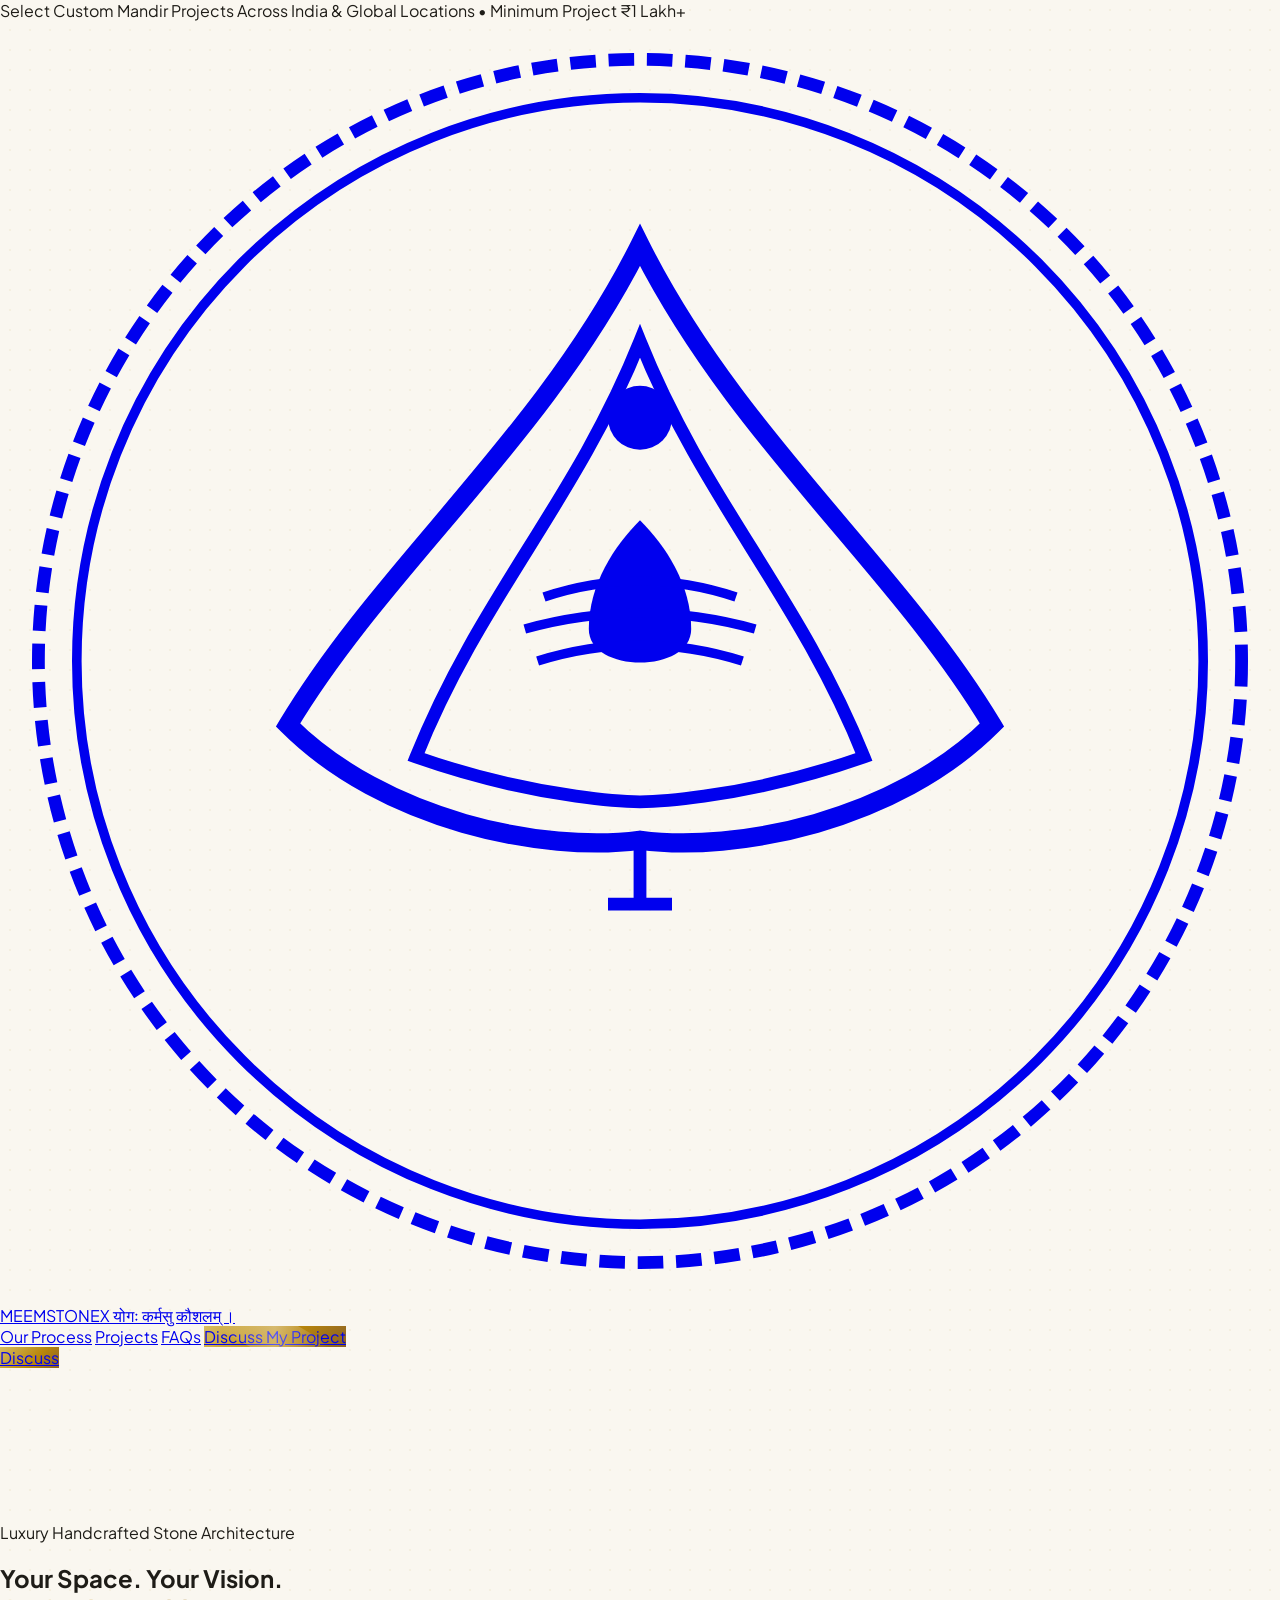
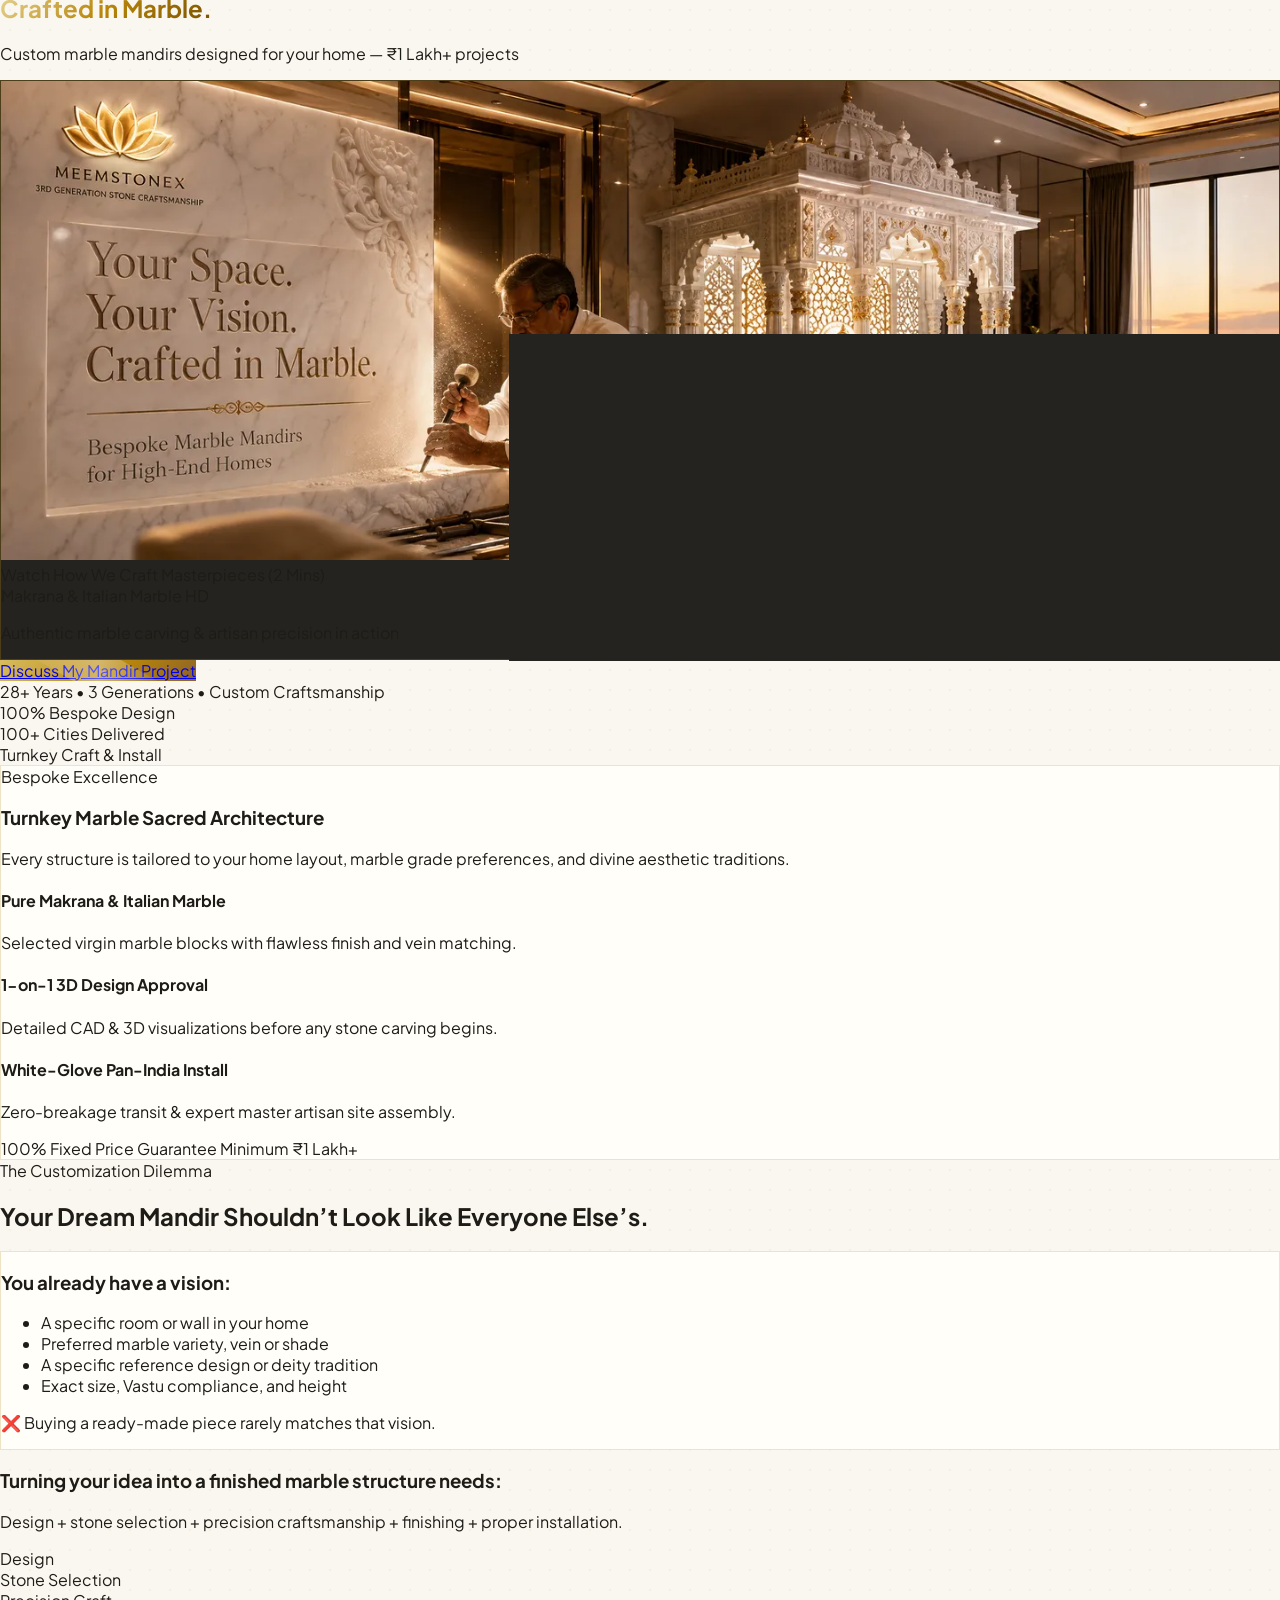
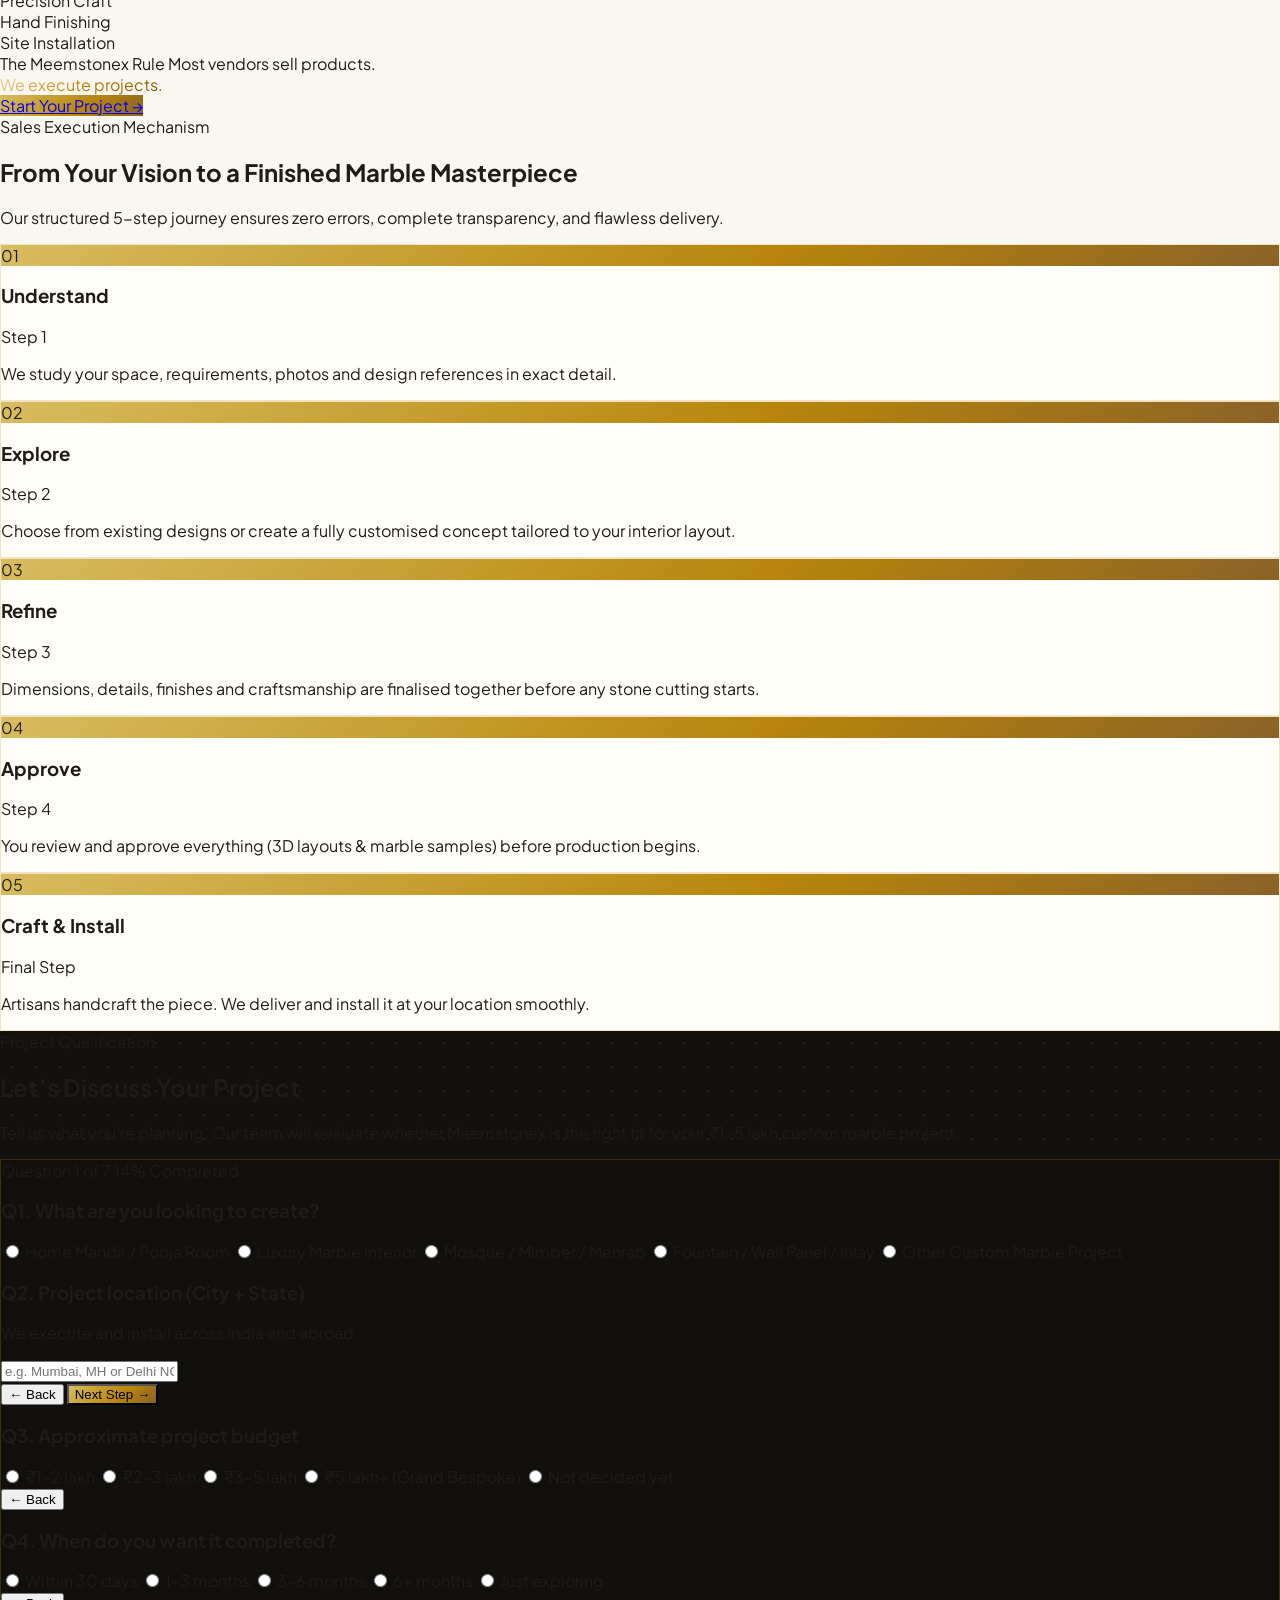
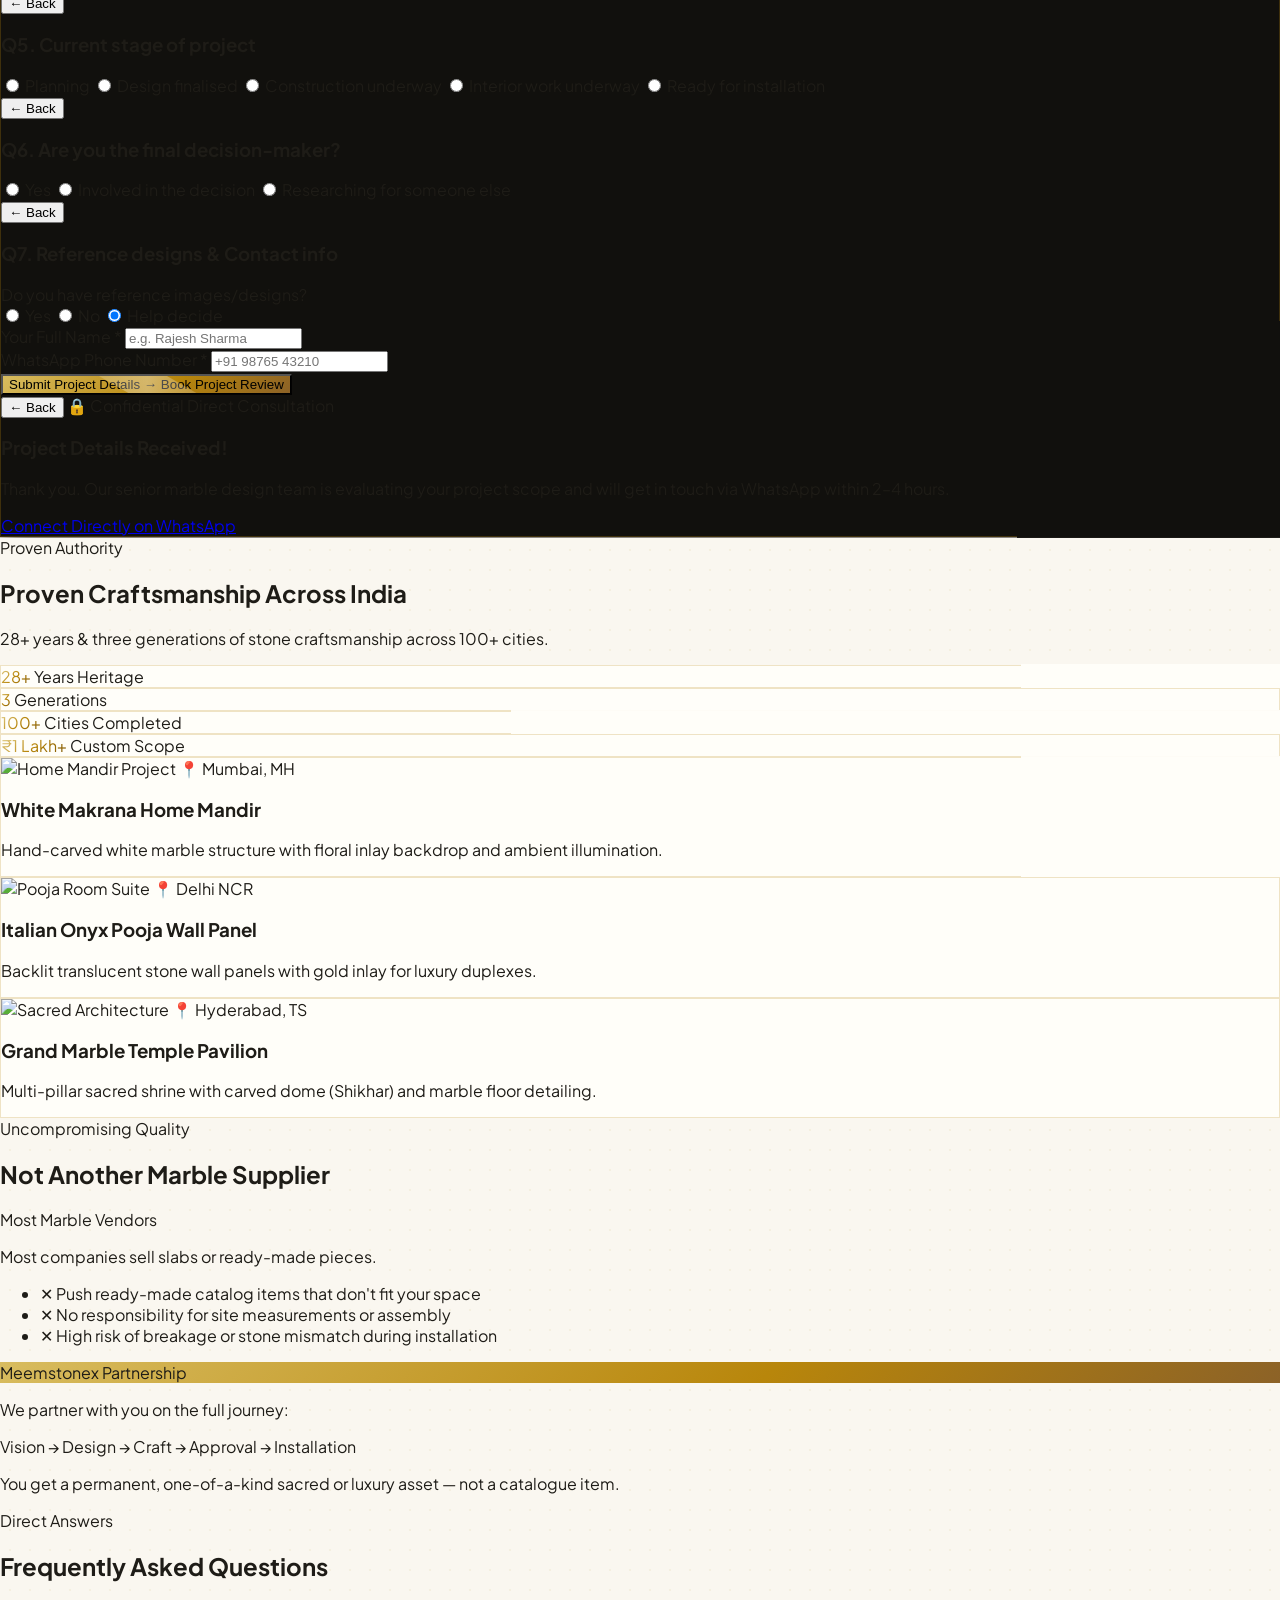
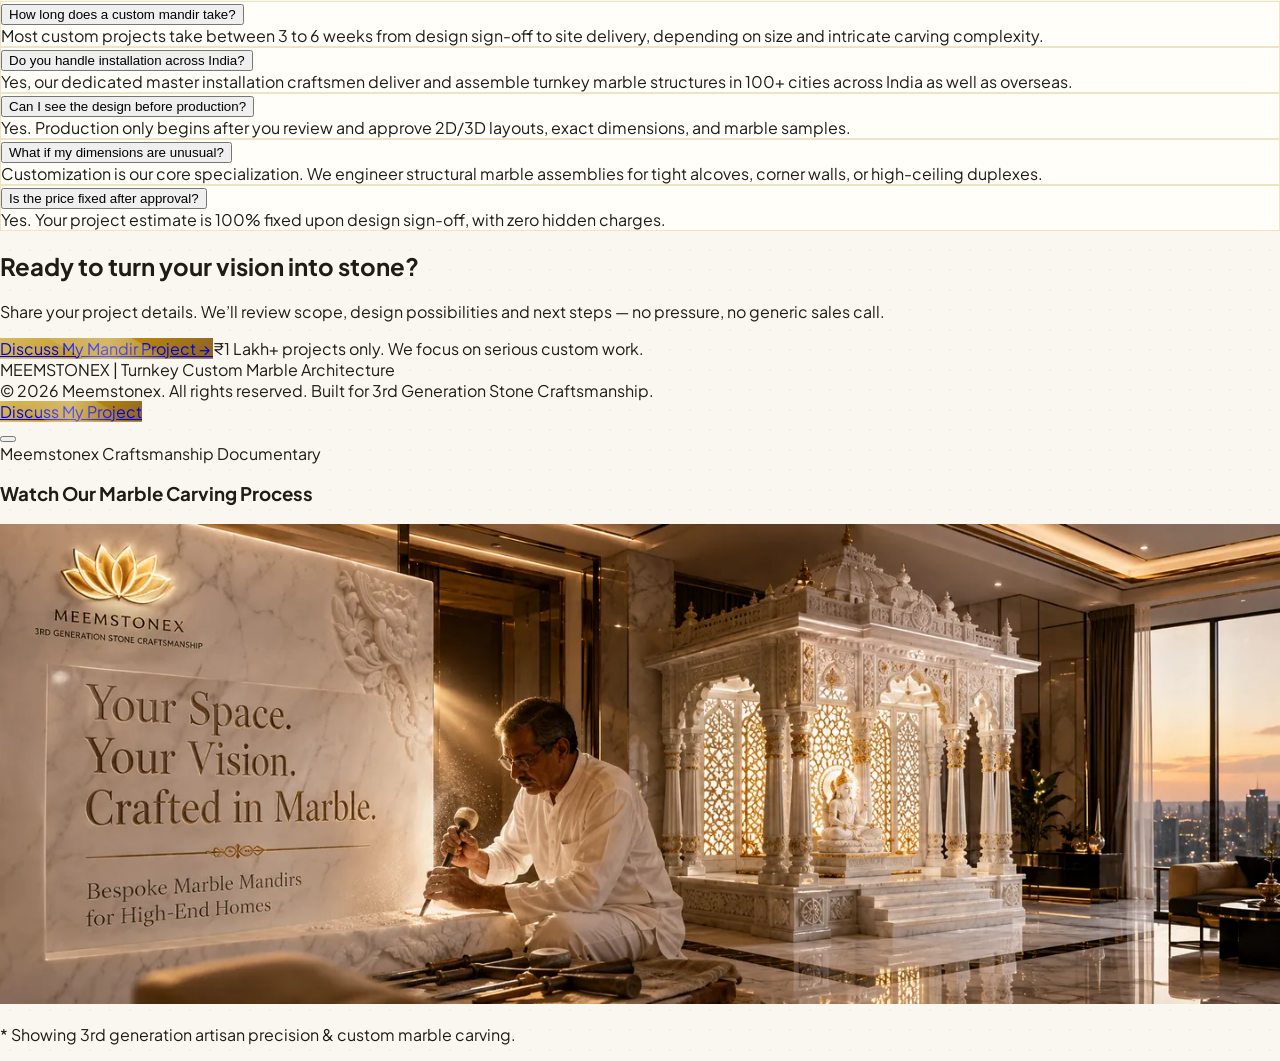
==== index.html @ 1d3cc26a "sdf" ====
<!DOCTYPE html>
<html lang="en" class="scroll-smooth">
<head>
    <meta charset="UTF-8">
    <meta name="viewport" content="width=device-width, initial-scale=1.0">
    <title>Meemstonex | Custom Marble Mandirs & Luxury Sacred Spaces</title>
    
    <!-- Google Fonts -->
    <link rel="preconnect" href="https://fonts.googleapis.com">
    <link rel="preconnect" href="https://fonts.gstatic.com" crossorigin>
    <link href="https://fonts.googleapis.com/css2?family=Cinzel:wght@400;500;600;700;800;900&family=Plus+Jakarta+Sans:wght@300;400;500;600;700;800&family=Noto+Serif+Devanagari:wght@400;600;700&display=swap" rel="stylesheet">
    
    <!-- Tailwind CSS CDN -->
    <script src="https://cdn.tailwindcss.com"></script>
    
    <!-- Lucide Icons -->
    <script src="https://unpkg.com/lucide@latest"></script>

    <script>
        tailwind.config = {
            theme: {
                extend: {
                    colors: {
                        gold: {
                            50: '#FAF6E9',
                            100: '#F3EAC9',
                            200: '#E6D494',
                            300: '#D8BC5F',
                            400: '#CCA338',
                            500: '#B8860B', // Primary Royal Gold
                            600: '#996C05',
                            700: '#7A5200',
                            800: '#5C3C00',
                            900: '#3D2700',
                        },
                        cream: {
                            50: '#FFFEFA',
                            100: '#FAF7F0', // Warm Marble Cream
                            200: '#F3EDE0',
                            300: '#E5DAC6',
                            400: '#CEBEA3',
                        },
                        obsidian: {
                            950: '#0B0A08',
                            900: '#12110E',
                            800: '#1E1C17',
                            700: '#2C2922',
                            600: '#423E34'
                        }
                    },
                    fontFamily: {
                        serif: ['Cinzel', 'serif'],
                        sans: ['Plus Jakarta Sans', 'sans-serif'],
                        devanagari: ['Noto Serif Devanagari', 'serif'],
                    },
                    boxShadow: {
                        'gold-glow': '0 0 25px rgba(184, 134, 11, 0.25)',
                        'gold-lg': '0 12px 35px -10px rgba(184, 134, 11, 0.45)',
                        'card-soft': '0 10px 30px rgba(0,0,0,0.03)',
                        'inner-gold': 'inset 0 0 15px rgba(184, 134, 11, 0.15)',
                    }
                }
            }
        }
    </script>
    
    <style>
        /* Modern Executive Styling & Bulletproof Viewport Locks */
        *, ::before, ::after {
            box-sizing: border-box !important;
        }

        html {
            overflow-x: hidden !important;
            width: 100% !important;
            max-width: 100% !important;
            margin: 0 !important;
            padding: 0 !important;
        }

        body {
            background-color: #FAF7F0;
            color: #1E1C17;
            font-family: 'Plus Jakarta Sans', sans-serif;
            overflow-x: hidden !important;
            width: 100% !important;
            max-width: 100% !important;
            position: relative !important;
            margin: 0 !important;
            padding: 0 !important;
        }

        img, svg, video, iframe, canvas {
            max-width: 100% !important;
            height: auto;
        }

        /* Prevent text/flex/grid overflow */
        div, section, header, footer, main, form, label, p, h1, h2, h3, h4, span, a, input, button {
            max-width: 100%;
        }

        p, span, h1, h2, h3, h4, a, label, button {
            overflow-wrap: break-word;
            word-break: break-word;
        }

        .gold-gradient-text {
            background: linear-gradient(135deg, #E6D494 0%, #B8860B 50%, #7A5200 100%);
            -webkit-background-clip: text;
            -webkit-text-fill-color: transparent;
        }

        .gold-gradient-bg {
            background: linear-gradient(135deg, #D8BC5F 0%, #B8860B 60%, #8C6227 100%);
        }

        .gold-gradient-bg-hover:hover {
            background: linear-gradient(135deg, #E6D494 0%, #CBA135 60%, #A37714 100%);
        }

        .marble-pattern {
            background-color: #FAF7F0;
            background-image: radial-gradient(rgba(184, 134, 11, 0.07) 1px, transparent 0);
            background-size: 20px 20px;
        }

        .dark-marble-pattern {
            background-color: #12110E;
            background-image: radial-gradient(rgba(216, 188, 95, 0.08) 1px, transparent 0);
            background-size: 24px 24px;
        }

        /* Glassmorphism Cards */
        .glass-card {
            background: rgba(255, 254, 250, 0.92);
            backdrop-filter: blur(16px);
            border: 1px solid rgba(184, 134, 11, 0.22);
        }

        .glass-card-dark {
            background: rgba(18, 17, 14, 0.92);
            backdrop-filter: blur(16px);
            border: 1px solid rgba(184, 134, 11, 0.28);
        }

        /* Shimmer CTA animation - clipped strictly inside button bounds */
        .shimmer-btn {
            position: relative;
            overflow: hidden !important;
            clip-path: inset(0);
        }
        .shimmer-btn::after {
            content: '';
            position: absolute;
            top: -50%;
            left: -50%;
            width: 200%;
            height: 200%;
            background: linear-gradient(
                60deg,
                transparent 30%,
                rgba(255, 255, 255, 0.35) 50%,
                transparent 70%
            );
            transform: rotate(30deg);
            animation: shimmerEffect 4s infinite;
            pointer-events: none;
        }
        @keyframes shimmerEffect {
            0% { transform: translate(-100%, -100%) rotate(30deg); }
            20% { transform: translate(100%, 100%) rotate(30deg); }
            100% { transform: translate(100%, 100%) rotate(30deg); }
        }

        /* Subtle pulse */
        @keyframes subtlePulse {
            0%, 100% { transform: scale(1); }
            50% { transform: scale(1.04); }
        }
        .animate-subtle-pulse {
            animation: subtlePulse 3.5s infinite ease-in-out;
        }
    </style>
</head>
<body class="marble-pattern antialiased text-obsidian-800 pb-20 md:pb-0 overflow-x-hidden max-w-full w-full">

    <!-- Root Overflow Prevention Wrapper -->
    <div class="w-full max-w-full overflow-x-hidden relative">

        <!-- Top Announcement Ribbon -->
        <div class="bg-obsidian-950 text-gold-200 py-1.5 px-3 text-center text-[10px] sm:text-xs font-medium tracking-wide border-b border-gold-500/20 flex justify-center items-center gap-1.5 sm:gap-2 w-full max-w-full overflow-hidden min-w-0">
            <span class="inline-block w-2 h-2 rounded-full bg-gold-400 animate-ping shrink-0"></span>
            <span class="truncate min-w-0 flex-1 sm:flex-initial">Select Custom Mandir Projects Across India & Global Locations</span>
            <span class="hidden md:inline text-gold-400 font-bold shrink-0">• Minimum Project ₹1 Lakh+</span>
        </div>

        <!-- Main Sticky Header -->
        <header class="sticky top-0 z-40 bg-obsidian-950/80 md:bg-cream-50/95 backdrop-blur-xl border-b border-gold-500/30 md:border-gold-500/20 transition-all duration-300 shadow-sm w-full max-w-full overflow-hidden">
            <div class="max-w-7xl mx-auto px-3 sm:px-6 lg:px-8 h-16 sm:h-20 flex items-center justify-between gap-2 min-w-0">
                
                <!-- Brand Logo & Sanskrit Mantra -->
                <a href="#" class="flex items-center gap-2 sm:gap-3 group min-w-0 flex-1 sm:flex-initial">
                    <div class="w-9 h-9 sm:w-12 sm:h-12 rounded-full border-2 border-gold-500/40 p-0.5 bg-obsidian-900 md:bg-cream-50 flex items-center justify-center shadow-md group-hover:border-gold-500 transition-colors shrink-0">
                        <!-- Brand Lotus Logo matching user design -->
                        <svg viewBox="0 0 200 200" class="w-full h-full text-gold-500 fill-current">
                            <circle cx="100" cy="100" r="94" fill="none" stroke="currentColor" stroke-width="2" stroke-dasharray="4 2"/>
                            <circle cx="100" cy="100" r="88" fill="none" stroke="currentColor" stroke-width="1.5"/>
                            <!-- Inner Lotus Motif -->
                            <path d="M100 35 C115 65 140 85 155 110 C140 125 115 130 100 128 C85 130 60 125 45 110 C60 85 85 65 100 35 Z" fill="none" stroke="currentColor" stroke-width="3"/>
                            <path d="M100 50 C110 75 125 90 135 115 C115 122 100 122 100 122 C100 122 85 122 65 115 C75 90 90 75 100 50 Z" fill="none" stroke="currentColor" stroke-width="2"/>
                            <path d="M100 128 L100 138 M95 138 L105 138" stroke="currentColor" stroke-width="2"/>
                            <!-- Deity Silhouette center -->
                            <circle cx="100" cy="62" r="5" fill="currentColor"/>
                            <path d="M100 78 C96 82 92 88 92 95 C92 102 108 102 108 95 C108 88 104 82 100 78 Z" fill="currentColor"/>
                            <path d="M85 90 Q100 85 115 90 M82 95 Q100 90 118 95 M84 100 Q100 95 116 100" stroke="currentColor" stroke-width="1.5" fill="none"/>
                        </svg>
                    </div>
                    <div class="flex flex-col min-w-0">
                        <span class="font-serif text-base sm:text-2xl font-black tracking-wider sm:tracking-widest text-cream-50 md:text-obsidian-950 leading-none truncate">MEEMSTONEX</span>
                        <span class="font-devanagari text-[8px] sm:text-xs text-gold-400 md:text-gold-600 font-bold tracking-normal sm:tracking-wider mt-0.5 truncate">योगः कर्मसु कौशलम् ।</span>
                    </div>
                </a>

                <!-- Desktop Nav Items -->
                <div class="hidden md:flex items-center gap-6 shrink-0">
                    <a href="#process" class="text-sm font-semibold text-obsidian-800 hover:text-gold-600 transition-colors">Our Process</a>
                    <a href="#gallery" class="text-sm font-semibold text-obsidian-800 hover:text-gold-600 transition-colors">Projects</a>
                    <a href="#faq" class="text-sm font-semibold text-obsidian-800 hover:text-gold-600 transition-colors">FAQs</a>
                    
                    <a href="#survey" class="gold-gradient-bg shimmer-btn text-cream-50 px-5 py-2.5 rounded-full font-bold text-sm shadow-gold-glow hover:shadow-gold-lg transition-all transform hover:-translate-y-0.5 flex items-center gap-2">
                        <span>Discuss My Project</span>
                        <i data-lucide="arrow-right" class="w-4 h-4"></i>
                    </a>
                </div>

                <!-- Mobile Quick Header Button (Compact & Overflow-proof) -->
                <div class="flex md:hidden items-center shrink-0">
                    <a href="#survey" class="gold-gradient-bg text-cream-50 text-[11px] px-3 py-1.5 rounded-full font-bold shadow-gold-glow flex items-center gap-1 shrink-0 whitespace-nowrap">
                        <span>Discuss</span>
                        <i data-lucide="chevron-right" class="w-3.5 h-3.5 shrink-0"></i>
                    </a>
                </div>
            </div>
        </header>

    <!-- HERO SECTION (FULL HEIGHT ON MOBILE ONLY WITH VIDEO BACKGROUND) -->
    <section class="relative min-h-[calc(100dvh-4rem)] md:min-h-0 py-8 sm:py-10 lg:py-16 overflow-hidden w-full max-w-full bg-obsidian-950 md:bg-transparent flex flex-col justify-center">
        
        <!-- Mobile Background Video (Visible on Mobile only, PC is untouched) -->
        <video autoplay loop muted playsinline class="md:hidden absolute inset-0 w-full h-full object-cover z-0 pointer-events-none opacity-85">
            <source src="hero.mp4" type="video/mp4">
        </video>

        <!-- Dark Gradient Overlay for Mobile Text Contrast -->
        <div class="md:hidden absolute inset-0 bg-gradient-to-b from-obsidian-950/80 via-obsidian-950/65 to-obsidian-950/95 z-0 pointer-events-none"></div>

        <div class="max-w-7xl mx-auto px-4 sm:px-6 lg:px-8 relative z-10 w-full my-auto">
            <div class="grid grid-cols-1 lg:grid-cols-12 gap-8 lg:gap-12 items-center">
                
                <!-- Hero Main Content Column -->
                <div class="lg:col-span-7 space-y-5 sm:space-y-6 text-center lg:text-left">
                    
                    <!-- Micro Badge -->
                    <div class="inline-flex items-center gap-2 px-3.5 py-1.5 rounded-full bg-obsidian-900/80 md:bg-gold-100/90 border border-gold-400/40 md:border-gold-300/80 text-gold-300 md:text-gold-800 text-[11px] sm:text-xs font-bold tracking-wide shadow-xs backdrop-blur-md">
                        <i data-lucide="sparkles" class="w-3.5 h-3.5 text-gold-400 md:text-gold-600 shrink-0"></i>
                        <span>Luxury Handcrafted Stone Architecture</span>
                    </div>

                    <!-- Main Headline -->
                    <h1 class="font-serif text-2xl sm:text-4xl lg:text-6xl font-extrabold text-cream-50 md:text-obsidian-950 leading-[1.18] tracking-tight">
                        Your Space. Your Vision.<br>
                        <span class="gold-gradient-text">Crafted in Marble.</span>
                    </h1>

                    <!-- Sub-headline -->
                    <p class="text-sm sm:text-lg lg:text-xl text-cream-200 md:text-obsidian-700 font-semibold max-w-2xl mx-auto lg:mx-0 leading-snug">
                        Custom marble mandirs designed for your home — ₹1 Lakh+ projects
                    </p>

                    <!-- VIDEO THUMBNAIL CONTAINER -->
                    <div class="my-3 max-w-sm sm:max-w-xl mx-auto lg:mx-0 w-full">
                        <div class="relative rounded-2xl sm:rounded-3xl p-2 sm:p-2.5 glass-card-dark md:glass-card shadow-xl border border-gold-500/30 group">
                            
                            <!-- Thumbnail Wrapper -->
                            <div class="relative aspect-[2048/768] w-full rounded-xl sm:rounded-2xl overflow-hidden bg-obsidian-950 cursor-pointer shadow-inner" id="videoContainer" onclick="openVideoModal()">
                                
                                <!-- Founder Lab / Craftsmanship Thumbnail -->
                                <img src="thumbnail.webp" 
                                     alt="Meemstonex Marble Mandir Craftsmen Video" 
                                     class="w-full h-full object-cover object-center group-hover:scale-105 transition-transform duration-700 ease-out"
                                     onerror="this.src='thumbnail.jpg'" />
                                
                                <!-- Gradient Overlay -->
                                <div class="absolute inset-0 bg-gradient-to-t from-obsidian-950/90 via-obsidian-950/25 to-transparent"></div>

                                <!-- Animated Play Button Trigger -->
                                <div class="absolute inset-0 flex flex-col items-center justify-center p-3 text-center">
                                    <div class="w-12 h-12 sm:w-14 sm:h-14 rounded-full gold-gradient-bg text-cream-50 flex items-center justify-center shadow-gold-lg animate-subtle-pulse group-hover:scale-110 transition-transform">
                                        <i data-lucide="play" class="w-6 h-6 sm:w-7 sm:h-7 fill-current ml-0.5"></i>
                                    </div>
                                    <span class="mt-2 text-[10px] sm:text-xs font-bold text-cream-50 bg-obsidian-900/90 px-3 py-1 rounded-full border border-gold-400/40 backdrop-blur-sm shadow-md">
                                        Watch How We Craft Masterpieces (2 Mins)
                                    </span>
                                </div>

                                <!-- Floating Badge -->
                                <div class="absolute bottom-2 left-2 right-2 flex justify-between items-center text-[10px] sm:text-[11px] font-bold text-cream-100">
                                    <span class="flex items-center gap-1 bg-obsidian-950/80 px-2 py-0.5 rounded border border-gold-500/30">
                                        <i data-lucide="shield-check" class="w-3 h-3 text-gold-400"></i> Makrana & Italian Marble
                                    </span>
                                    <span class="bg-gold-500 text-cream-50 px-1.5 py-0.5 rounded font-black">HD</span>
                                </div>
                            </div>

                            <!-- Caption under video -->
                            <p class="text-center text-[10px] sm:text-xs font-semibold text-cream-200 md:text-obsidian-700 mt-1.5 flex items-center justify-center gap-1">
                                <i data-lucide="check-circle-2" class="w-3.5 h-3.5 text-gold-400 md:text-gold-600"></i>
                                <span>Authentic marble carving & artisan precision in action</span>
                            </p>
                        </div>
                    </div>

                    <!-- Primary CTA & Micro Trust Line -->
                    <div class="pt-1 flex flex-col items-center lg:items-start gap-3">
                        <a href="#survey" class="w-full sm:w-auto gold-gradient-bg shimmer-btn text-cream-50 px-8 py-3.5 sm:py-4 rounded-full font-extrabold text-base sm:text-lg shadow-gold-lg hover:brightness-110 transition-all transform hover:-translate-y-0.5 flex items-center justify-center gap-2.5 group">
                            <span>Discuss My Mandir Project</span>
                            <i data-lucide="arrow-right" class="w-5 h-5 group-hover:translate-x-1 transition-transform"></i>
                        </a>

                        <!-- Tiny Trust Line -->
                        <div class="flex items-center justify-center gap-1.5 text-[10px] sm:text-xs font-bold text-cream-100 md:text-obsidian-700 bg-obsidian-900/85 md:bg-cream-50/90 px-3 py-1.5 rounded-full border border-gold-500/35 md:border-gold-500/25 shadow-xs max-w-full text-center flex-wrap backdrop-blur-md">
                            <i data-lucide="award" class="w-3.5 h-3.5 text-gold-400 md:text-gold-600 shrink-0"></i>
                            <span>28+ Years • 3 Generations • Custom Craftsmanship</span>
                        </div>
                    </div>

                    <!-- Quick Highlight Stats -->
                    <div class="grid grid-cols-3 gap-1.5 sm:gap-3 pt-4 border-t border-gold-500/30 md:border-gold-500/20 max-w-md mx-auto lg:mx-0 text-left min-w-0">
                        <div class="space-y-0.5 min-w-0">
                            <span class="block font-serif font-black text-base sm:text-2xl text-gold-400 md:text-gold-600 truncate">100%</span>
                            <span class="block text-[9px] sm:text-xs text-cream-200 md:text-obsidian-600 font-semibold leading-tight break-words">Bespoke Design</span>
                        </div>
                        <div class="space-y-0.5 border-l border-gold-500/30 md:border-gold-500/20 pl-2 sm:pl-3 min-w-0">
                            <span class="block font-serif font-black text-base sm:text-2xl text-gold-400 md:text-gold-600 truncate">100+</span>
                            <span class="block text-[9px] sm:text-xs text-cream-200 md:text-obsidian-600 font-semibold leading-tight break-words">Cities Delivered</span>
                        </div>
                        <div class="space-y-0.5 border-l border-gold-500/30 md:border-gold-500/20 pl-2 sm:pl-3 min-w-0">
                            <span class="block font-serif font-black text-base sm:text-2xl text-gold-400 md:text-gold-600 truncate">Turnkey</span>
                            <span class="block text-[9px] sm:text-xs text-cream-200 md:text-obsidian-600 font-semibold leading-tight break-words">Craft & Install</span>
                        </div>
                    </div>

                </div>

                <!-- Hero Right: Luxury Craftsmanship Feature Showcase Card -->
                <div class="lg:col-span-5 mt-4 lg:mt-0">
                    <div class="glass-card rounded-2xl sm:rounded-3xl p-6 sm:p-8 border border-gold-500/30 shadow-2xl space-y-6 relative overflow-hidden">
                        <div class="absolute top-0 right-0 w-32 h-32 bg-gold-500/10 rounded-full blur-2xl pointer-events-none"></div>

                        <div class="space-y-2">
                            <span class="text-gold-600 text-xs font-extrabold uppercase tracking-wider block">Bespoke Excellence</span>
                            <h3 class="font-serif text-xl sm:text-2xl font-bold text-obsidian-950">Turnkey Marble Sacred Architecture</h3>
                            <p class="text-xs sm:text-sm text-obsidian-700 leading-relaxed font-medium">
                                Every structure is tailored to your home layout, marble grade preferences, and divine aesthetic traditions.
                            </p>
                        </div>

                        <div class="space-y-3.5 pt-2">
                            <div class="flex items-start gap-3 p-3 rounded-xl bg-cream-50 border border-gold-500/15">
                                <div class="w-8 h-8 rounded-lg gold-gradient-bg text-cream-50 flex items-center justify-center font-bold text-sm shrink-0 shadow-xs">
                                    <i data-lucide="gem" class="w-4 h-4"></i>
                                </div>
                                <div>
                                    <h4 class="font-serif font-bold text-xs sm:text-sm text-obsidian-950">Pure Makrana & Italian Marble</h4>
                                    <p class="text-[11px] sm:text-xs text-obsidian-600">Selected virgin marble blocks with flawless finish and vein matching.</p>
                                </div>
                            </div>

                            <div class="flex items-start gap-3 p-3 rounded-xl bg-cream-50 border border-gold-500/15">
                                <div class="w-8 h-8 rounded-lg gold-gradient-bg text-cream-50 flex items-center justify-center font-bold text-sm shrink-0 shadow-xs">
                                    <i data-lucide="pen-tool" class="w-4 h-4"></i>
                                </div>
                                <div>
                                    <h4 class="font-serif font-bold text-xs sm:text-sm text-obsidian-950">1-on-1 3D Design Approval</h4>
                                    <p class="text-[11px] sm:text-xs text-obsidian-600">Detailed CAD & 3D visualizations before any stone carving begins.</p>
                                </div>
                            </div>

                            <div class="flex items-start gap-3 p-3 rounded-xl bg-cream-50 border border-gold-500/15">
                                <div class="w-8 h-8 rounded-lg gold-gradient-bg text-cream-50 flex items-center justify-center font-bold text-sm shrink-0 shadow-xs">
                                    <i data-lucide="truck" class="w-4 h-4"></i>
                                </div>
                                <div>
                                    <h4 class="font-serif font-bold text-xs sm:text-sm text-obsidian-950">White-Glove Pan-India Install</h4>
                                    <p class="text-[11px] sm:text-xs text-obsidian-600">Zero-breakage transit & expert master artisan site assembly.</p>
                                </div>
                            </div>
                        </div>

                        <div class="pt-2 border-t border-gold-500/20 flex items-center justify-between text-xs font-bold text-gold-800">
                            <span class="flex items-center gap-1.5">
                                <i data-lucide="shield-check" class="w-4 h-4 text-gold-600"></i>
                                100% Fixed Price Guarantee
                            </span>
                            <span class="text-obsidian-600 text-[11px]">Minimum ₹1 Lakh+</span>
                        </div>
                    </div>
                </div>

            </div>
        </div>
    </section>

    <!-- SECTION 2: PROBLEM SECTION -->
    <section class="py-12 sm:py-20 bg-cream-100 border-y border-gold-500/20 relative w-full max-w-full overflow-hidden">
        <div class="max-w-5xl mx-auto px-4 sm:px-6 lg:px-8">
            
            <div class="text-center max-w-3xl mx-auto mb-10">
                <span class="text-gold-600 text-xs font-bold uppercase tracking-widest block mb-1.5">The Customization Dilemma</span>
                <h2 class="font-serif text-2xl sm:text-4xl font-extrabold text-obsidian-950 leading-tight">
                    Your Dream Mandir Shouldn’t Look Like Everyone Else’s.
                </h2>
            </div>

            <div class="grid grid-cols-1 md:grid-cols-12 gap-6 lg:gap-8 items-stretch">
                
                <!-- Left Vision Box -->
                <div class="md:col-span-5 glass-card p-6 sm:p-8 rounded-2xl sm:rounded-3xl border border-gold-500/25 shadow-card-soft flex flex-col justify-between">
                    <div>
                        <h3 class="font-serif text-lg sm:text-xl font-bold text-obsidian-950 mb-4 flex items-center gap-2">
                            <i data-lucide="eye" class="w-5 h-5 text-gold-600"></i>
                            You already have a vision:
                        </h3>
                        <ul class="space-y-3 text-xs sm:text-base text-obsidian-800 font-semibold">
                            <li class="flex items-start gap-2.5">
                                <span class="w-2 h-2 rounded-full bg-gold-500 mt-1.5 shrink-0"></span>
                                <span>A specific room or wall in your home</span>
                            </li>
                            <li class="flex items-start gap-2.5">
                                <span class="w-2 h-2 rounded-full bg-gold-500 mt-1.5 shrink-0"></span>
                                <span>Preferred marble variety, vein or shade</span>
                            </li>
                            <li class="flex items-start gap-2.5">
                                <span class="w-2 h-2 rounded-full bg-gold-500 mt-1.5 shrink-0"></span>
                                <span>A specific reference design or deity tradition</span>
                            </li>
                            <li class="flex items-start gap-2.5">
                                <span class="w-2 h-2 rounded-full bg-gold-500 mt-1.5 shrink-0"></span>
                                <span>Exact size, Vastu compliance, and height</span>
                            </li>
                        </ul>
                    </div>

                    <div class="mt-6 pt-4 border-t border-gold-500/20">
                        <p class="text-xs sm:text-sm font-bold text-gold-800 bg-gold-50/80 p-3 rounded-xl border border-gold-200">
                            ❌ Buying a ready-made piece rarely matches that vision.
                        </p>
                    </div>
                </div>

                <!-- Right Execution Gap Box -->
                <div class="md:col-span-7 bg-obsidian-950 text-cream-50 p-5 sm:p-8 rounded-2xl sm:rounded-3xl border border-gold-500/35 shadow-2xl flex flex-col justify-between relative overflow-hidden max-w-full">
                    <div class="absolute right-0 bottom-0 w-40 h-40 bg-gold-500/10 rounded-full blur-2xl pointer-events-none"></div>

                    <div>
                        <h3 class="font-serif text-lg sm:text-xl font-bold text-gold-300 mb-2">
                            Turning your idea into a finished marble structure needs:
                        </h3>
                        <p class="text-xs sm:text-sm text-cream-300 mb-5 font-medium">
                            Design + stone selection + precision craftsmanship + finishing + proper installation.
                        </p>

                        <!-- Component Formula Grid -->
                        <div class="grid grid-cols-2 sm:grid-cols-3 gap-1.5 sm:gap-2 text-center text-[11px] sm:text-xs font-bold mb-6 max-w-full">
                            <div class="p-2 rounded-lg bg-obsidian-800 border border-gold-500/20 text-gold-200 truncate">Design</div>
                            <div class="p-2 rounded-lg bg-obsidian-800 border border-gold-500/20 text-gold-200 truncate">Stone Selection</div>
                            <div class="p-2 rounded-lg bg-obsidian-800 border border-gold-500/20 text-gold-200 truncate">Precision Craft</div>
                            <div class="p-2 rounded-lg bg-obsidian-800 border border-gold-500/20 text-gold-200 truncate">Hand Finishing</div>
                            <div class="p-2 rounded-lg bg-obsidian-800 border border-gold-500/20 text-gold-200 col-span-2 sm:col-span-1 truncate">Site Installation</div>
                        </div>
                    </div>

                    <div class="p-4 sm:p-5 rounded-xl bg-gradient-to-r from-gold-950/60 to-obsidian-800 border border-gold-500/30">
                        <div class="flex flex-col sm:flex-row items-start sm:items-center justify-between gap-3">
                            <div>
                                <span class="block text-[10px] uppercase text-gold-400 font-bold tracking-wider">The Meemstonex Rule</span>
                                <span class="text-base sm:text-lg font-serif font-bold text-cream-50">Most vendors sell products.<br><span class="gold-gradient-text">We execute projects.</span></span>
                            </div>
                            <a href="#survey" class="gold-gradient-bg text-cream-50 text-xs px-4 py-2.5 rounded-full font-bold shadow-gold-glow shrink-0 hover:scale-105 transition-transform">
                                Start Your Project →
                            </a>
                        </div>
                    </div>

                </div>

            </div>

        </div>
    </section>

    <!-- SECTION 3: MECHANISM / PROCESS SECTION -->
    <section id="process" class="py-14 sm:py-24 max-w-7xl mx-auto px-4 sm:px-6 lg:px-8 w-full max-w-full overflow-hidden">
        
        <div class="text-center max-w-3xl mx-auto mb-12 sm:mb-16">
            <span class="text-gold-600 text-xs font-bold uppercase tracking-widest block mb-1.5">Sales Execution Mechanism</span>
            <h2 class="font-serif text-2xl sm:text-4xl lg:text-5xl font-extrabold text-obsidian-950">
                From Your Vision to a Finished Marble Masterpiece
            </h2>
            <p class="text-obsidian-700 text-xs sm:text-base mt-2 font-medium">
                Our structured 5-step journey ensures zero errors, complete transparency, and flawless delivery.
            </p>
        </div>

        <!-- 5 Steps Vertical Cards (Mobile Easy Scroll) -->
        <div class="space-y-4 max-w-4xl mx-auto">
            
            <!-- STEP 01 -->
            <div class="glass-card rounded-2xl p-4 sm:p-6 border border-gold-500/20 shadow-card-soft transition-all hover:border-gold-500/50 flex items-start gap-4 sm:gap-6 group">
                <div class="w-12 h-12 sm:w-14 sm:h-14 rounded-xl sm:rounded-2xl gold-gradient-bg text-cream-50 flex items-center justify-center font-serif text-xl sm:text-2xl font-black shrink-0 shadow-gold-glow group-hover:scale-105 transition-transform">
                    01
                </div>
                <div class="space-y-1 flex-1">
                    <div class="flex items-center justify-between">
                        <h3 class="font-serif text-lg sm:text-xl font-bold text-obsidian-950">Understand</h3>
                        <span class="text-[10px] sm:text-xs font-bold text-gold-700 bg-gold-100 px-2.5 py-0.5 rounded-full">Step 1</span>
                    </div>
                    <p class="text-xs sm:text-base text-obsidian-700 font-semibold leading-relaxed">
                        We study your space, requirements, photos and design references in exact detail.
                    </p>
                </div>
            </div>

            <!-- STEP 02 -->
            <div class="glass-card rounded-2xl p-4 sm:p-6 border border-gold-500/20 shadow-card-soft transition-all hover:border-gold-500/50 flex items-start gap-4 sm:gap-6 group">
                <div class="w-12 h-12 sm:w-14 sm:h-14 rounded-xl sm:rounded-2xl gold-gradient-bg text-cream-50 flex items-center justify-center font-serif text-xl sm:text-2xl font-black shrink-0 shadow-gold-glow group-hover:scale-105 transition-transform">
                    02
                </div>
                <div class="space-y-1 flex-1">
                    <div class="flex items-center justify-between">
                        <h3 class="font-serif text-lg sm:text-xl font-bold text-obsidian-950">Explore</h3>
                        <span class="text-[10px] sm:text-xs font-bold text-gold-700 bg-gold-100 px-2.5 py-0.5 rounded-full">Step 2</span>
                    </div>
                    <p class="text-xs sm:text-base text-obsidian-700 font-semibold leading-relaxed">
                        Choose from existing designs or create a fully customised concept tailored to your interior layout.
                    </p>
                </div>
            </div>

            <!-- STEP 03 -->
            <div class="glass-card rounded-2xl p-4 sm:p-6 border border-gold-500/20 shadow-card-soft transition-all hover:border-gold-500/50 flex items-start gap-4 sm:gap-6 group">
                <div class="w-12 h-12 sm:w-14 sm:h-14 rounded-xl sm:rounded-2xl gold-gradient-bg text-cream-50 flex items-center justify-center font-serif text-xl sm:text-2xl font-black shrink-0 shadow-gold-glow group-hover:scale-105 transition-transform">
                    03
                </div>
                <div class="space-y-1 flex-1">
                    <div class="flex items-center justify-between">
                        <h3 class="font-serif text-lg sm:text-xl font-bold text-obsidian-950">Refine</h3>
                        <span class="text-[10px] sm:text-xs font-bold text-gold-700 bg-gold-100 px-2.5 py-0.5 rounded-full">Step 3</span>
                    </div>
                    <p class="text-xs sm:text-base text-obsidian-700 font-semibold leading-relaxed">
                        Dimensions, details, finishes and craftsmanship are finalised together before any stone cutting starts.
                    </p>
                </div>
            </div>

            <!-- STEP 04 -->
            <div class="glass-card rounded-2xl p-4 sm:p-6 border border-gold-500/20 shadow-card-soft transition-all hover:border-gold-500/50 flex items-start gap-4 sm:gap-6 group">
                <div class="w-12 h-12 sm:w-14 sm:h-14 rounded-xl sm:rounded-2xl gold-gradient-bg text-cream-50 flex items-center justify-center font-serif text-xl sm:text-2xl font-black shrink-0 shadow-gold-glow group-hover:scale-105 transition-transform">
                    04
                </div>
                <div class="space-y-1 flex-1">
                    <div class="flex items-center justify-between">
                        <h3 class="font-serif text-lg sm:text-xl font-bold text-obsidian-950">Approve</h3>
                        <span class="text-[10px] sm:text-xs font-bold text-gold-700 bg-gold-100 px-2.5 py-0.5 rounded-full">Step 4</span>
                    </div>
                    <p class="text-xs sm:text-base text-obsidian-700 font-semibold leading-relaxed">
                        You review and approve everything (3D layouts & marble samples) before production begins.
                    </p>
                </div>
            </div>

            <!-- STEP 05 -->
            <div class="glass-card rounded-2xl p-4 sm:p-6 border border-gold-500/20 shadow-card-soft transition-all hover:border-gold-500/50 flex items-start gap-4 sm:gap-6 group">
                <div class="w-12 h-12 sm:w-14 sm:h-14 rounded-xl sm:rounded-2xl gold-gradient-bg text-cream-50 flex items-center justify-center font-serif text-xl sm:text-2xl font-black shrink-0 shadow-gold-glow group-hover:scale-105 transition-transform">
                    05
                </div>
                <div class="space-y-1 flex-1">
                    <div class="flex items-center justify-between">
                        <h3 class="font-serif text-lg sm:text-xl font-bold text-obsidian-950">Craft & Install</h3>
                        <span class="text-[10px] sm:text-xs font-bold text-gold-700 bg-gold-100 px-2.5 py-0.5 rounded-full">Final Step</span>
                    </div>
                    <p class="text-xs sm:text-base text-obsidian-700 font-semibold leading-relaxed">
                        Artisans handcraft the piece. We deliver and install it at your location smoothly.
                    </p>
                </div>
            </div>

        </div>

    </section>

    <!-- SECTION 4 & 5: QUALIFICATION CTA & INTERACTIVE MULTI-STEP SURVEY FORM -->
    <section id="survey" class="py-14 sm:py-24 bg-obsidian-950 text-cream-50 relative overflow-hidden dark-marble-pattern border-y border-gold-500/30 w-full max-w-full">
        
        <!-- Subtle Ambient Glow Background -->
        <div class="absolute top-0 left-1/2 -translate-x-1/2 w-full max-w-sm h-64 bg-gold-500/10 rounded-full blur-3xl pointer-events-none"></div>

        <div class="max-w-4xl mx-auto px-4 sm:px-6 lg:px-8 relative z-10">
            
            <!-- Headline & Offer Subtext -->
            <div class="text-center max-w-2xl mx-auto mb-8 sm:mb-10">
                <span class="text-gold-400 text-xs font-bold uppercase tracking-widest block mb-2">Project Qualification</span>
                <h2 class="font-serif text-2xl sm:text-4xl lg:text-5xl font-extrabold text-cream-50">
                    Let’s Discuss Your Project
                </h2>
                <p class="text-cream-300 text-xs sm:text-base mt-2.5 leading-relaxed font-medium">
                    Tell us what you’re planning. Our team will evaluate whether Meemstonex is the right fit for your <span class="text-gold-300 font-bold">₹1–5 lakh custom marble project</span>.
                </p>
            </div>

            <!-- Survey Form Container -->
            <div class="glass-card-dark rounded-2xl sm:rounded-3xl p-5 sm:p-10 border border-gold-500/35 shadow-2xl relative">
                
                <!-- Progress Header -->
                <div class="mb-6 sm:mb-8">
                    <div class="flex items-center justify-between text-xs text-gold-300 font-bold mb-2">
                        <span id="stepIndicator">Question 1 of 7</span>
                        <span id="progressPercent">14% Completed</span>
                    </div>
                    <div class="w-full bg-obsidian-800 rounded-full h-2 border border-gold-500/20 overflow-hidden">
                        <div id="progressBar" class="gold-gradient-bg h-full w-[14%] transition-all duration-300"></div>
                    </div>
                </div>

                <!-- FORM CONTAINER -->
                <form id="qualifyingForm" onsubmit="handleFormSubmit(event)">
                    
                    <!-- STEP 1 -->
                    <div class="survey-step space-y-4" data-step="1">
                        <h3 class="font-serif text-lg sm:text-2xl font-bold text-cream-50">
                            Q1. What are you looking to create?
                        </h3>
                        <div class="grid grid-cols-1 sm:grid-cols-2 gap-2.5 pt-1">
                            <label class="survey-option p-3.5 sm:p-4 rounded-xl border border-gold-500/30 bg-obsidian-800/90 hover:border-gold-400 cursor-pointer flex items-center gap-3 transition-all">
                                <input type="radio" name="project_type" value="Home Mandir / Pooja Room" required class="accent-gold-500 w-4 h-4" onclick="autoNextStep(1)">
                                <span class="text-xs sm:text-sm font-semibold text-cream-100">Home Mandir / Pooja Room</span>
                            </label>
                            <label class="survey-option p-3.5 sm:p-4 rounded-xl border border-gold-500/30 bg-obsidian-800/90 hover:border-gold-400 cursor-pointer flex items-center gap-3 transition-all">
                                <input type="radio" name="project_type" value="Luxury Marble Interior" class="accent-gold-500 w-4 h-4" onclick="autoNextStep(1)">
                                <span class="text-xs sm:text-sm font-semibold text-cream-100">Luxury Marble Interior</span>
                            </label>
                            <label class="survey-option p-3.5 sm:p-4 rounded-xl border border-gold-500/30 bg-obsidian-800/90 hover:border-gold-400 cursor-pointer flex items-center gap-3 transition-all">
                                <input type="radio" name="project_type" value="Mosque / Mimber / Mehrab" class="accent-gold-500 w-4 h-4" onclick="autoNextStep(1)">
                                <span class="text-xs sm:text-sm font-semibold text-cream-100">Mosque / Mimber / Mehrab</span>
                            </label>
                            <label class="survey-option p-3.5 sm:p-4 rounded-xl border border-gold-500/30 bg-obsidian-800/90 hover:border-gold-400 cursor-pointer flex items-center gap-3 transition-all">
                                <input type="radio" name="project_type" value="Fountain / Wall Panel / Inlay" class="accent-gold-500 w-4 h-4" onclick="autoNextStep(1)">
                                <span class="text-xs sm:text-sm font-semibold text-cream-100">Fountain / Wall Panel / Inlay</span>
                            </label>
                            <label class="survey-option p-3.5 sm:p-4 rounded-xl border border-gold-500/30 bg-obsidian-800/90 hover:border-gold-400 cursor-pointer flex items-center gap-3 transition-all sm:col-span-2">
                                <input type="radio" name="project_type" value="Other Custom Marble Project" class="accent-gold-500 w-4 h-4" onclick="autoNextStep(1)">
                                <span class="text-xs sm:text-sm font-semibold text-cream-100">Other Custom Marble Project</span>
                            </label>
                        </div>
                    </div>

                    <!-- STEP 2 -->
                    <div class="survey-step hidden space-y-4" data-step="2">
                        <h3 class="font-serif text-lg sm:text-2xl font-bold text-cream-50">
                            Q2. Project location (City + State)
                        </h3>
                        <p class="text-xs text-cream-300">We execute and install across India and abroad.</p>
                        <div class="pt-1">
                            <input type="text" id="locationInput" name="location" placeholder="e.g. Mumbai, MH or Delhi NCR" class="w-full p-3.5 sm:p-4 rounded-xl bg-obsidian-800 border border-gold-500/40 text-cream-50 placeholder-cream-400/50 focus:outline-none focus:border-gold-400 text-sm sm:text-base" required>
                        </div>
                        <div class="flex justify-between pt-3">
                            <button type="button" onclick="prevStep(2)" class="text-xs text-cream-300 hover:text-gold-300 underline">← Back</button>
                            <button type="button" onclick="nextStep(2)" class="gold-gradient-bg text-cream-50 px-6 py-2.5 rounded-full text-xs font-bold shadow-gold-glow">Next Step →</button>
                        </div>
                    </div>

                    <!-- STEP 3 -->
                    <div class="survey-step hidden space-y-4" data-step="3">
                        <h3 class="font-serif text-lg sm:text-2xl font-bold text-cream-50">
                            Q3. Approximate project budget
                        </h3>
                        <div class="grid grid-cols-1 sm:grid-cols-2 gap-2.5 pt-1">
                            <label class="survey-option p-3.5 sm:p-4 rounded-xl border border-gold-500/30 bg-obsidian-800/90 hover:border-gold-400 cursor-pointer flex items-center gap-3 transition-all">
                                <input type="radio" name="budget" value="₹1–2 lakh" required class="accent-gold-500 w-4 h-4" onclick="autoNextStep(3)">
                                <span class="text-xs sm:text-sm font-semibold text-cream-100">₹1–2 lakh</span>
                            </label>
                            <label class="survey-option p-3.5 sm:p-4 rounded-xl border border-gold-500/30 bg-obsidian-800/90 hover:border-gold-400 cursor-pointer flex items-center gap-3 transition-all">
                                <input type="radio" name="budget" value="₹2–3 lakh" class="accent-gold-500 w-4 h-4" onclick="autoNextStep(3)">
                                <span class="text-xs sm:text-sm font-semibold text-cream-100">₹2–3 lakh</span>
                            </label>
                            <label class="survey-option p-3.5 sm:p-4 rounded-xl border border-gold-500/30 bg-obsidian-800/90 hover:border-gold-400 cursor-pointer flex items-center gap-3 transition-all">
                                <input type="radio" name="budget" value="₹3–5 lakh" class="accent-gold-500 w-4 h-4" onclick="autoNextStep(3)">
                                <span class="text-xs sm:text-sm font-semibold text-cream-100">₹3–5 lakh</span>
                            </label>
                            <label class="survey-option p-3.5 sm:p-4 rounded-xl border border-gold-500/30 bg-obsidian-800/90 hover:border-gold-400 cursor-pointer flex items-center gap-3 transition-all">
                                <input type="radio" name="budget" value="₹5 lakh+" class="accent-gold-500 w-4 h-4" onclick="autoNextStep(3)">
                                <span class="text-xs sm:text-sm font-bold text-gold-300">₹5 lakh+ (Grand Bespoke)</span>
                            </label>
                            <label class="survey-option p-3.5 sm:p-4 rounded-xl border border-gold-500/30 bg-obsidian-800/90 hover:border-gold-400 cursor-pointer flex items-center gap-3 transition-all sm:col-span-2">
                                <input type="radio" name="budget" value="Not decided yet" class="accent-gold-500 w-4 h-4" onclick="autoNextStep(3)">
                                <span class="text-xs sm:text-sm font-semibold text-cream-300">Not decided yet</span>
                            </label>
                        </div>
                        <div class="pt-2">
                            <button type="button" onclick="prevStep(3)" class="text-xs text-cream-300 hover:text-gold-300 underline">← Back</button>
                        </div>
                    </div>

                    <!-- STEP 4 -->
                    <div class="survey-step hidden space-y-4" data-step="4">
                        <h3 class="font-serif text-lg sm:text-2xl font-bold text-cream-50">
                            Q4. When do you want it completed?
                        </h3>
                        <div class="grid grid-cols-1 sm:grid-cols-2 gap-2.5 pt-1">
                            <label class="survey-option p-3.5 sm:p-4 rounded-xl border border-gold-500/30 bg-obsidian-800/90 hover:border-gold-400 cursor-pointer flex items-center gap-3 transition-all">
                                <input type="radio" name="timeline" value="Within 30 days" required class="accent-gold-500 w-4 h-4" onclick="autoNextStep(4)">
                                <span class="text-xs sm:text-sm font-semibold text-cream-100">Within 30 days</span>
                            </label>
                            <label class="survey-option p-3.5 sm:p-4 rounded-xl border border-gold-500/30 bg-obsidian-800/90 hover:border-gold-400 cursor-pointer flex items-center gap-3 transition-all">
                                <input type="radio" name="timeline" value="1–3 months" class="accent-gold-500 w-4 h-4" onclick="autoNextStep(4)">
                                <span class="text-xs sm:text-sm font-semibold text-cream-100">1–3 months</span>
                            </label>
                            <label class="survey-option p-3.5 sm:p-4 rounded-xl border border-gold-500/30 bg-obsidian-800/90 hover:border-gold-400 cursor-pointer flex items-center gap-3 transition-all">
                                <input type="radio" name="timeline" value="3–6 months" class="accent-gold-500 w-4 h-4" onclick="autoNextStep(4)">
                                <span class="text-xs sm:text-sm font-semibold text-cream-100">3–6 months</span>
                            </label>
                            <label class="survey-option p-3.5 sm:p-4 rounded-xl border border-gold-500/30 bg-obsidian-800/90 hover:border-gold-400 cursor-pointer flex items-center gap-3 transition-all">
                                <input type="radio" name="timeline" value="6+ months" class="accent-gold-500 w-4 h-4" onclick="autoNextStep(4)">
                                <span class="text-xs sm:text-sm font-semibold text-cream-100">6+ months</span>
                            </label>
                            <label class="survey-option p-3.5 sm:p-4 rounded-xl border border-gold-500/30 bg-obsidian-800/90 hover:border-gold-400 cursor-pointer flex items-center gap-3 transition-all sm:col-span-2">
                                <input type="radio" name="timeline" value="Just exploring" class="accent-gold-500 w-4 h-4" onclick="autoNextStep(4)">
                                <span class="text-xs sm:text-sm font-semibold text-cream-300">Just exploring</span>
                            </label>
                        </div>
                        <div class="pt-2">
                            <button type="button" onclick="prevStep(4)" class="text-xs text-cream-300 hover:text-gold-300 underline">← Back</button>
                        </div>
                    </div>

                    <!-- STEP 5 -->
                    <div class="survey-step hidden space-y-4" data-step="5">
                        <h3 class="font-serif text-lg sm:text-2xl font-bold text-cream-50">
                            Q5. Current stage of project
                        </h3>
                        <div class="grid grid-cols-1 sm:grid-cols-2 gap-2.5 pt-1">
                            <label class="survey-option p-3.5 sm:p-4 rounded-xl border border-gold-500/30 bg-obsidian-800/90 hover:border-gold-400 cursor-pointer flex items-center gap-3 transition-all">
                                <input type="radio" name="stage" value="Planning" required class="accent-gold-500 w-4 h-4" onclick="autoNextStep(5)">
                                <span class="text-xs sm:text-sm font-semibold text-cream-100">Planning</span>
                            </label>
                            <label class="survey-option p-3.5 sm:p-4 rounded-xl border border-gold-500/30 bg-obsidian-800/90 hover:border-gold-400 cursor-pointer flex items-center gap-3 transition-all">
                                <input type="radio" name="stage" value="Design finalised" class="accent-gold-500 w-4 h-4" onclick="autoNextStep(5)">
                                <span class="text-xs sm:text-sm font-semibold text-cream-100">Design finalised</span>
                            </label>
                            <label class="survey-option p-3.5 sm:p-4 rounded-xl border border-gold-500/30 bg-obsidian-800/90 hover:border-gold-400 cursor-pointer flex items-center gap-3 transition-all">
                                <input type="radio" name="stage" value="Construction underway" class="accent-gold-500 w-4 h-4" onclick="autoNextStep(5)">
                                <span class="text-xs sm:text-sm font-semibold text-cream-100">Construction underway</span>
                            </label>
                            <label class="survey-option p-3.5 sm:p-4 rounded-xl border border-gold-500/30 bg-obsidian-800/90 hover:border-gold-400 cursor-pointer flex items-center gap-3 transition-all">
                                <input type="radio" name="stage" value="Interior work underway" class="accent-gold-500 w-4 h-4" onclick="autoNextStep(5)">
                                <span class="text-xs sm:text-sm font-semibold text-cream-100">Interior work underway</span>
                            </label>
                            <label class="survey-option p-3.5 sm:p-4 rounded-xl border border-gold-500/30 bg-obsidian-800/90 hover:border-gold-400 cursor-pointer flex items-center gap-3 transition-all sm:col-span-2">
                                <input type="radio" name="stage" value="Ready for installation" class="accent-gold-500 w-4 h-4" onclick="autoNextStep(5)">
                                <span class="text-xs sm:text-sm font-bold text-gold-300">Ready for installation</span>
                            </label>
                        </div>
                        <div class="pt-2">
                            <button type="button" onclick="prevStep(5)" class="text-xs text-cream-300 hover:text-gold-300 underline">← Back</button>
                        </div>
                    </div>

                    <!-- STEP 6 -->
                    <div class="survey-step hidden space-y-4" data-step="6">
                        <h3 class="font-serif text-lg sm:text-2xl font-bold text-cream-50">
                            Q6. Are you the final decision-maker?
                        </h3>
                        <div class="grid grid-cols-1 gap-2.5 pt-1">
                            <label class="survey-option p-3.5 sm:p-4 rounded-xl border border-gold-500/30 bg-obsidian-800/90 hover:border-gold-400 cursor-pointer flex items-center gap-3 transition-all">
                                <input type="radio" name="decision_maker" value="Yes" required class="accent-gold-500 w-4 h-4" onclick="autoNextStep(6)">
                                <span class="text-xs sm:text-sm font-semibold text-cream-100">Yes</span>
                            </label>
                            <label class="survey-option p-3.5 sm:p-4 rounded-xl border border-gold-500/30 bg-obsidian-800/90 hover:border-gold-400 cursor-pointer flex items-center gap-3 transition-all">
                                <input type="radio" name="decision_maker" value="Involved in the decision" class="accent-gold-500 w-4 h-4" onclick="autoNextStep(6)">
                                <span class="text-xs sm:text-sm font-semibold text-cream-100">Involved in the decision</span>
                            </label>
                            <label class="survey-option p-3.5 sm:p-4 rounded-xl border border-gold-500/30 bg-obsidian-800/90 hover:border-gold-400 cursor-pointer flex items-center gap-3 transition-all">
                                <input type="radio" name="decision_maker" value="Researching for someone else" class="accent-gold-500 w-4 h-4" onclick="autoNextStep(6)">
                                <span class="text-xs sm:text-sm font-semibold text-cream-300">Researching for someone else</span>
                            </label>
                        </div>
                        <div class="pt-2">
                            <button type="button" onclick="prevStep(6)" class="text-xs text-cream-300 hover:text-gold-300 underline">← Back</button>
                        </div>
                    </div>

                    <!-- STEP 7 -->
                    <div class="survey-step hidden space-y-4" data-step="7">
                        <h3 class="font-serif text-lg sm:text-2xl font-bold text-cream-50">
                            Q7. Reference designs & Contact info
                        </h3>
                        
                        <div class="space-y-3">
                            <div>
                                <label class="block text-xs font-semibold text-gold-300 mb-1">Do you have reference images/designs?</label>
                                <div class="grid grid-cols-3 gap-2 text-xs">
                                    <label class="p-2.5 rounded-lg border border-gold-500/30 bg-obsidian-800 text-center cursor-pointer">
                                        <input type="radio" name="has_references" value="Yes" class="accent-gold-500">
                                        <span class="block mt-0.5">Yes</span>
                                    </label>
                                    <label class="p-2.5 rounded-lg border border-gold-500/30 bg-obsidian-800 text-center cursor-pointer">
                                        <input type="radio" name="has_references" value="No" class="accent-gold-500">
                                        <span class="block mt-0.5">No</span>
                                    </label>
                                    <label class="p-2.5 rounded-lg border border-gold-500/30 bg-obsidian-800 text-center cursor-pointer">
                                        <input type="radio" name="has_references" value="I want help deciding" class="accent-gold-500" checked>
                                        <span class="block mt-0.5">Help decide</span>
                                    </label>
                                </div>
                            </div>

                            <div class="grid grid-cols-1 sm:grid-cols-2 gap-2.5 pt-1">
                                <div>
                                    <label class="block text-xs font-semibold text-cream-200 mb-1">Your Full Name *</label>
                                    <input type="text" name="full_name" placeholder="e.g. Rajesh Sharma" required class="w-full p-3 rounded-xl bg-obsidian-800 border border-gold-500/40 text-cream-50 text-xs sm:text-sm focus:outline-none focus:border-gold-400">
                                </div>
                                <div>
                                    <label class="block text-xs font-semibold text-cream-200 mb-1">WhatsApp Phone Number *</label>
                                    <input type="tel" name="phone_number" placeholder="+91 98765 43210" required class="w-full p-3 rounded-xl bg-obsidian-800 border border-gold-500/40 text-cream-50 text-xs sm:text-sm focus:outline-none focus:border-gold-400">
                                </div>
                            </div>
                        </div>

                        <!-- Final Submit Button -->
                        <div class="pt-2 space-y-2.5">
                            <button type="submit" class="w-full gold-gradient-bg shimmer-btn text-cream-50 py-3.5 sm:py-4 rounded-2xl font-bold text-sm sm:text-base shadow-gold-lg hover:brightness-110 transition-all flex items-center justify-center gap-2">
                                <span>Submit Project Details → Book Project Review</span>
                            </button>
                            <div class="flex items-center justify-between text-[10px] text-cream-400 px-1">
                                <button type="button" onclick="prevStep(7)" class="hover:text-gold-300 underline">← Back</button>
                                <span>🔒 Confidential Direct Consultation</span>
                            </div>
                        </div>

                    </div>

                </form>

                <!-- Thank You Screen -->
                <div id="surveySuccess" class="hidden text-center py-8 space-y-4">
                    <div class="w-16 h-16 rounded-full gold-gradient-bg text-cream-50 flex items-center justify-center mx-auto shadow-gold-lg">
                        <i data-lucide="check" class="w-8 h-8 stroke-[3]"></i>
                    </div>
                    <h3 class="font-serif text-2xl font-bold text-cream-50">Project Details Received!</h3>
                    <p class="text-xs sm:text-sm text-cream-300 max-w-md mx-auto">
                        Thank you. Our senior marble design team is evaluating your project scope and will get in touch via WhatsApp within 2–4 hours.
                    </p>
                    <div class="pt-2">
                        <a href="https://wa.me/?text=Hi%20Meemstonex,%20I%20just%20submitted%20my%20custom%20mandir%20project%20details." target="_blank" class="inline-flex items-center gap-2 bg-emerald-600 hover:bg-emerald-500 text-white font-bold px-5 py-2.5 rounded-full text-xs shadow-lg transition-all">
                            <i data-lucide="message-square" class="w-4 h-4"></i>
                            <span>Connect Directly on WhatsApp</span>
                        </a>
                    </div>
                </div>

            </div>

        </div>
    </section>

    <!-- SECTION 6: SOCIAL PROOF / AUTHORITY SECTION -->
    <section id="gallery" class="py-14 sm:py-24 max-w-7xl mx-auto px-4 sm:px-6 lg:px-8 w-full max-w-full overflow-hidden">
        
        <div class="text-center max-w-3xl mx-auto mb-10 sm:mb-14">
            <span class="text-gold-600 text-xs font-bold uppercase tracking-widest block mb-1.5">Proven Authority</span>
            <h2 class="font-serif text-2xl sm:text-4xl lg:text-5xl font-extrabold text-obsidian-950">
                Proven Craftsmanship Across India
            </h2>
            <p class="text-obsidian-700 text-xs sm:text-base mt-2 font-medium">
                28+ years & three generations of stone craftsmanship across 100+ cities.
            </p>
        </div>

        <!-- Social Proof Key Stats -->
        <div class="grid grid-cols-2 md:grid-cols-4 gap-3 sm:gap-4 mb-10">
            <div class="glass-card p-4 sm:p-6 rounded-2xl text-center border border-gold-500/20 shadow-card-soft">
                <span class="font-serif text-2xl sm:text-4xl font-black gold-gradient-text block">28+</span>
                <span class="text-[11px] sm:text-xs text-obsidian-700 font-bold mt-1 block">Years Heritage</span>
            </div>
            <div class="glass-card p-4 sm:p-6 rounded-2xl text-center border border-gold-500/20 shadow-card-soft">
                <span class="font-serif text-2xl sm:text-4xl font-black gold-gradient-text block">3</span>
                <span class="text-[11px] sm:text-xs text-obsidian-700 font-bold mt-1 block">Generations</span>
            </div>
            <div class="glass-card p-4 sm:p-6 rounded-2xl text-center border border-gold-500/20 shadow-card-soft">
                <span class="font-serif text-2xl sm:text-4xl font-black gold-gradient-text block">100+</span>
                <span class="text-[11px] sm:text-xs text-obsidian-700 font-bold mt-1 block">Cities Completed</span>
            </div>
            <div class="glass-card p-4 sm:p-6 rounded-2xl text-center border border-gold-500/20 shadow-card-soft">
                <span class="font-serif text-2xl sm:text-4xl font-black gold-gradient-text block">₹1 Lakh+</span>
                <span class="text-[11px] sm:text-xs text-obsidian-700 font-bold mt-1 block">Custom Scope</span>
            </div>
        </div>

        <!-- Projects Cards Grid -->
        <div class="grid grid-cols-1 md:grid-cols-3 gap-5">
            
            <div class="glass-card rounded-2xl overflow-hidden border border-gold-500/20 shadow-card-soft group">
                <div class="relative aspect-[4/3] bg-obsidian-900 overflow-hidden">
                    <img src="https://images.unsplash.com/photo-1600585154340-be6161a56a0c?auto=format&fit=crop&w=800&q=80" alt="Home Mandir Project" class="w-full h-full object-cover group-hover:scale-105 transition-transform duration-500">
                    <span class="absolute top-2.5 left-2.5 bg-obsidian-950/80 text-gold-300 text-[10px] font-bold px-2.5 py-0.5 rounded-full border border-gold-500/30">
                        📍 Mumbai, MH
                    </span>
                </div>
                <div class="p-4 space-y-1">
                    <h3 class="font-serif font-bold text-base text-obsidian-950">White Makrana Home Mandir</h3>
                    <p class="text-xs text-obsidian-600 line-clamp-2">Hand-carved white marble structure with floral inlay backdrop and ambient illumination.</p>
                </div>
            </div>

            <div class="glass-card rounded-2xl overflow-hidden border border-gold-500/20 shadow-card-soft group">
                <div class="relative aspect-[4/3] bg-obsidian-900 overflow-hidden">
                    <img src="https://images.unsplash.com/photo-1600607687939-ce8a6c25118c?auto=format&fit=crop&w=800&q=80" alt="Pooja Room Suite" class="w-full h-full object-cover group-hover:scale-105 transition-transform duration-500">
                    <span class="absolute top-2.5 left-2.5 bg-obsidian-950/80 text-gold-300 text-[10px] font-bold px-2.5 py-0.5 rounded-full border border-gold-500/30">
                        📍 Delhi NCR
                    </span>
                </div>
                <div class="p-4 space-y-1">
                    <h3 class="font-serif font-bold text-base text-obsidian-950">Italian Onyx Pooja Wall Panel</h3>
                    <p class="text-xs text-obsidian-600 line-clamp-2">Backlit translucent stone wall panels with gold inlay for luxury duplexes.</p>
                </div>
            </div>

            <div class="glass-card rounded-2xl overflow-hidden border border-gold-500/20 shadow-card-soft group">
                <div class="relative aspect-[4/3] bg-obsidian-900 overflow-hidden">
                    <img src="https://images.unsplash.com/photo-1512917774080-9991f1c4c750?auto=format&fit=crop&w=800&q=80" alt="Sacred Architecture" class="w-full h-full object-cover group-hover:scale-105 transition-transform duration-500">
                    <span class="absolute top-2.5 left-2.5 bg-obsidian-950/80 text-gold-300 text-[10px] font-bold px-2.5 py-0.5 rounded-full border border-gold-500/30">
                        📍 Hyderabad, TS
                    </span>
                </div>
                <div class="p-4 space-y-1">
                    <h3 class="font-serif font-bold text-base text-obsidian-950">Grand Marble Temple Pavilion</h3>
                    <p class="text-xs text-obsidian-600 line-clamp-2">Multi-pillar sacred shrine with carved dome (Shikhar) and marble floor detailing.</p>
                </div>
            </div>

        </div>

    </section>

    <!-- SECTION 7: DIFFERENTIATION / WHY MEEMSTONEX -->
    <section class="py-12 sm:py-20 bg-cream-100 border-t border-gold-500/20 w-full max-w-full overflow-hidden">
        <div class="max-w-5xl mx-auto px-4 sm:px-6 lg:px-8">
            
            <div class="text-center max-w-2xl mx-auto mb-10">
                <span class="text-gold-600 text-xs font-bold uppercase tracking-widest block mb-1.5">Uncompromising Quality</span>
                <h2 class="font-serif text-2xl sm:text-4xl font-extrabold text-obsidian-950">
                    Not Another Marble Supplier
                </h2>
            </div>

            <div class="grid grid-cols-1 md:grid-cols-2 gap-5">
                
                <!-- Conventional Vendors -->
                <div class="p-5 sm:p-7 rounded-2xl sm:rounded-3xl bg-cream-200/80 border border-obsidian-900/10 space-y-3">
                    <div class="inline-block px-3 py-1 rounded-md bg-red-100 text-red-700 text-xs font-bold uppercase">Most Marble Vendors</div>
                    <p class="text-xs text-obsidian-600 font-semibold">Most companies sell slabs or ready-made pieces.</p>
                    <ul class="space-y-2.5 text-xs sm:text-sm text-obsidian-700 font-semibold">
                        <li class="flex items-start gap-2">
                            <span class="text-red-500 font-bold">✕</span>
                            <span>Push ready-made catalog items that don't fit your space</span>
                        </li>
                        <li class="flex items-start gap-2">
                            <span class="text-red-500 font-bold">✕</span>
                            <span>No responsibility for site measurements or assembly</span>
                        </li>
                        <li class="flex items-start gap-2">
                            <span class="text-red-500 font-bold">✕</span>
                            <span>High risk of breakage or stone mismatch during installation</span>
                        </li>
                    </ul>
                </div>

                <!-- Meemstonex Partnership -->
                <div class="p-5 sm:p-7 rounded-2xl sm:rounded-3xl bg-obsidian-950 text-cream-50 border-2 border-gold-500/40 shadow-xl space-y-3 relative">
                    <div class="inline-block px-3 py-1 rounded-md gold-gradient-bg text-cream-50 text-xs font-bold uppercase">Meemstonex Partnership</div>
                    <p class="text-xs text-gold-300 font-bold">We partner with you on the full journey:</p>
                    <p class="text-xs sm:text-sm font-serif font-bold text-gold-200">Vision → Design → Craft → Approval → Installation</p>
                    <p class="text-xs sm:text-sm text-cream-100 font-semibold">
                        You get a permanent, one-of-a-kind sacred or luxury asset — not a catalogue item.
                    </p>
                </div>

            </div>

        </div>
    </section>

    <!-- SECTION 8: FAQ / OBJECTION HANDLING -->
    <section id="faq" class="py-14 sm:py-24 max-w-4xl mx-auto px-4 sm:px-6 lg:px-8 w-full max-w-full overflow-hidden">
        
        <div class="text-center mb-10">
            <span class="text-gold-600 text-xs font-bold uppercase tracking-widest block mb-1.5">Direct Answers</span>
            <h2 class="font-serif text-2xl sm:text-4xl font-extrabold text-obsidian-950">
                Frequently Asked Questions
            </h2>
        </div>

        <div class="space-y-3">
            
            <div class="glass-card rounded-2xl border border-gold-500/20 overflow-hidden">
                <button class="w-full p-4 sm:p-5 text-left font-serif font-bold text-sm sm:text-base text-obsidian-950 flex justify-between items-center gap-3" onclick="toggleFaq(1)">
                    <span>How long does a custom mandir take?</span>
                    <i data-lucide="chevron-down" id="faqIcon-1" class="w-4 h-4 text-gold-600 transition-transform duration-300"></i>
                </button>
                <div id="faqAns-1" class="hidden px-4 sm:px-5 pb-4 text-xs sm:text-sm text-obsidian-700 leading-relaxed border-t border-gold-500/10 pt-2.5 font-medium">
                    Most custom projects take between 3 to 6 weeks from design sign-off to site delivery, depending on size and intricate carving complexity.
                </div>
            </div>

            <div class="glass-card rounded-2xl border border-gold-500/20 overflow-hidden">
                <button class="w-full p-4 sm:p-5 text-left font-serif font-bold text-sm sm:text-base text-obsidian-950 flex justify-between items-center gap-3" onclick="toggleFaq(2)">
                    <span>Do you handle installation across India?</span>
                    <i data-lucide="chevron-down" id="faqIcon-2" class="w-4 h-4 text-gold-600 transition-transform duration-300"></i>
                </button>
                <div id="faqAns-2" class="hidden px-4 sm:px-5 pb-4 text-xs sm:text-sm text-obsidian-700 leading-relaxed border-t border-gold-500/10 pt-2.5 font-medium">
                    Yes, our dedicated master installation craftsmen deliver and assemble turnkey marble structures in 100+ cities across India as well as overseas.
                </div>
            </div>

            <div class="glass-card rounded-2xl border border-gold-500/20 overflow-hidden">
                <button class="w-full p-4 sm:p-5 text-left font-serif font-bold text-sm sm:text-base text-obsidian-950 flex justify-between items-center gap-3" onclick="toggleFaq(3)">
                    <span>Can I see the design before production?</span>
                    <i data-lucide="chevron-down" id="faqIcon-3" class="w-4 h-4 text-gold-600 transition-transform duration-300"></i>
                </button>
                <div id="faqAns-3" class="hidden px-4 sm:px-5 pb-4 text-xs sm:text-sm text-obsidian-700 leading-relaxed border-t border-gold-500/10 pt-2.5 font-medium">
                    Yes. Production only begins after you review and approve 2D/3D layouts, exact dimensions, and marble samples.
                </div>
            </div>

            <div class="glass-card rounded-2xl border border-gold-500/20 overflow-hidden">
                <button class="w-full p-4 sm:p-5 text-left font-serif font-bold text-sm sm:text-base text-obsidian-950 flex justify-between items-center gap-3" onclick="toggleFaq(4)">
                    <span>What if my dimensions are unusual?</span>
                    <i data-lucide="chevron-down" id="faqIcon-4" class="w-4 h-4 text-gold-600 transition-transform duration-300"></i>
                </button>
                <div id="faqAns-4" class="hidden px-4 sm:px-5 pb-4 text-xs sm:text-sm text-obsidian-700 leading-relaxed border-t border-gold-500/10 pt-2.5 font-medium">
                    Customization is our core specialization. We engineer structural marble assemblies for tight alcoves, corner walls, or high-ceiling duplexes.
                </div>
            </div>

            <div class="glass-card rounded-2xl border border-gold-500/20 overflow-hidden">
                <button class="w-full p-4 sm:p-5 text-left font-serif font-bold text-sm sm:text-base text-obsidian-950 flex justify-between items-center gap-3" onclick="toggleFaq(5)">
                    <span>Is the price fixed after approval?</span>
                    <i data-lucide="chevron-down" id="faqIcon-5" class="w-4 h-4 text-gold-600 transition-transform duration-300"></i>
                </button>
                <div id="faqAns-5" class="hidden px-4 sm:px-5 pb-4 text-xs sm:text-sm text-obsidian-700 leading-relaxed border-t border-gold-500/10 pt-2.5 font-medium">
                    Yes. Your project estimate is 100% fixed upon design sign-off, with zero hidden charges.
                </div>
            </div>

        </div>

    </section>

    <!-- SECTION 9: FINAL CTA SECTION -->
    <section class="py-14 sm:py-24 bg-obsidian-950 text-cream-50 relative overflow-hidden border-t border-gold-500/30 w-full max-w-full">
        <div class="max-w-4xl mx-auto px-4 sm:px-6 lg:px-8 text-center relative z-10 space-y-5">
            
            <div class="w-14 h-14 rounded-full gold-gradient-bg text-cream-50 flex items-center justify-center mx-auto shadow-gold-lg">
                <i data-lucide="sparkles" class="w-7 h-7"></i>
            </div>

            <h2 class="font-serif text-2xl sm:text-4xl lg:text-5xl font-extrabold text-cream-50 leading-tight">
                Ready to turn your vision into stone?
            </h2>

            <p class="text-cream-300 text-xs sm:text-base max-w-xl mx-auto font-medium">
                Share your project details. We’ll review scope, design possibilities and next steps — no pressure, no generic sales call.
            </p>

            <div class="pt-3 flex flex-col items-center gap-2.5">
                <a href="#survey" class="w-full sm:w-auto gold-gradient-bg shimmer-btn text-cream-50 px-8 py-4 rounded-full font-extrabold text-base sm:text-lg shadow-gold-lg hover:brightness-110 transition-all flex items-center justify-center gap-2">
                    <span>Discuss My Mandir Project →</span>
                </a>

                <span class="text-[11px] sm:text-xs text-gold-400 font-semibold">
                    ₹1 Lakh+ projects only. We focus on serious custom work.
                </span>
            </div>

        </div>
    </section>

    <!-- FOOTER -->
    <footer class="bg-obsidian-950 text-cream-400 py-8 border-t border-gold-500/10 text-xs">
        <div class="max-w-7xl mx-auto px-4 sm:px-6 lg:px-8 flex flex-col sm:flex-row items-center justify-between gap-3 text-center sm:text-left">
            <div class="flex items-center gap-2">
                <span class="font-serif font-bold text-gold-400 text-base">MEEMSTONEX</span>
                <span class="text-cream-400 text-[11px]">| Turnkey Custom Marble Architecture</span>
            </div>
            <div class="text-[11px] text-cream-400">
                © 2026 Meemstonex. All rights reserved. Built for 3rd Generation Stone Craftsmanship.
            </div>
        </div>
    </footer>

    <!-- MOBILE STICKY BOTTOM BAR -->
    <div class="md:hidden fixed bottom-0 left-0 right-0 z-50 p-2.5 bg-obsidian-950/95 backdrop-blur-md border-t border-gold-500/30 flex items-center gap-2 shadow-2xl">
        <a href="https://wa.me/?text=Hi%20Meemstonex,%20I'd%20like%20to%20discuss%20a%20custom%20marble%20mandir%20project." target="_blank" class="w-11 h-11 rounded-full bg-emerald-600 text-white flex items-center justify-center shrink-0 shadow-md" title="WhatsApp Quick Chat">
            <i data-lucide="message-square" class="w-5 h-5"></i>
        </a>
        <a href="#survey" class="flex-1 gold-gradient-bg shimmer-btn text-cream-50 py-2.5 px-4 rounded-full font-bold text-xs shadow-gold-glow flex items-center justify-center gap-1.5">
            <span>Discuss My Project</span>
            <i data-lucide="arrow-right" class="w-4 h-4"></i>
        </a>
    </div>

    <!-- VIDEO MODAL POPUP -->
    <div id="videoModal" class="fixed inset-0 z-50 bg-obsidian-950/90 backdrop-blur-md hidden flex items-center justify-center p-4">
        <div class="relative w-full max-w-3xl bg-obsidian-900 rounded-2xl sm:rounded-3xl border border-gold-500/30 overflow-hidden shadow-2xl">
            <button onclick="closeVideoModal()" class="absolute top-3 right-3 z-10 w-9 h-9 rounded-full bg-obsidian-800 text-cream-50 hover:text-gold-400 flex items-center justify-center border border-gold-500/30">
                <i data-lucide="x" class="w-5 h-5"></i>
            </button>
            <div class="p-4 sm:p-6 text-center space-y-3">
                <span class="text-[10px] text-gold-400 font-bold uppercase tracking-widest">Meemstonex Craftsmanship Documentary</span>
                <h3 class="font-serif text-lg sm:text-xl font-bold text-cream-50">Watch Our Marble Carving Process</h3>
                <div class="aspect-[2048/768] w-full rounded-xl overflow-hidden bg-black flex items-center justify-center border border-gold-500/20">
                    <img src="thumbnail.webp" alt="Video Thumbnail" class="w-full h-full object-cover" onerror="this.src='thumbnail.jpg'">
                </div>
                <p class="text-[11px] text-cream-300">
                    * Showing 3rd generation artisan precision & custom marble carving.
                </p>
            </div>
        </div>
    </div>

    <!-- JAVASCRIPT FOR MULTI-STEP FORM & INTERACTIVITY -->
    <script>
        // Initialize Lucide Icons
        lucide.createIcons();

        // FAQ Accordion Toggle
        function toggleFaq(id) {
            const ans = document.getElementById(`faqAns-${id}`);
            const icon = document.getElementById(`faqIcon-${id}`);
            if (ans.classList.contains('hidden')) {
                ans.classList.remove('hidden');
                icon.style.transform = 'rotate(180deg)';
            } else {
                ans.classList.add('hidden');
                icon.style.transform = 'rotate(0deg)';
            }
        }

        // Multi-Step Survey Wizard Logic
        let currentStep = 1;
        const totalSteps = 7;

        function updateProgress() {
            const percent = Math.round((currentStep / totalSteps) * 100);
            document.getElementById('stepIndicator').innerText = `Question ${currentStep} of ${totalSteps}`;
            document.getElementById('progressPercent').innerText = `${percent}% Completed`;
            document.getElementById('progressBar').style.width = `${percent}%`;
        }

        function showStep(step) {
            document.querySelectorAll('.survey-step').forEach(el => el.classList.add('hidden'));
            const activeStep = document.querySelector(`.survey-step[data-step="${step}"]`);
            if (activeStep) {
                activeStep.classList.remove('hidden');
            }
            currentStep = step;
            updateProgress();
        }

        function nextStep(current) {
            if (current < totalSteps) {
                showStep(current + 1);
            }
        }

        function prevStep(current) {
            if (current > 1) {
                showStep(current - 1);
            }
        }

        function autoNextStep(current) {
            setTimeout(() => {
                nextStep(current);
            }, 220);
        }

        function handleFormSubmit(e) {
            e.preventDefault();
            document.getElementById('qualifyingForm').classList.add('hidden');
            document.getElementById('surveySuccess').classList.remove('hidden');
        }

        // Video Modal Handler
        function openVideoModal() {
            document.getElementById('videoModal').classList.remove('hidden');
        }

        function closeVideoModal() {
            document.getElementById('videoModal').classList.add('hidden');
        }
    </script>
    </div>
</body>
</html>
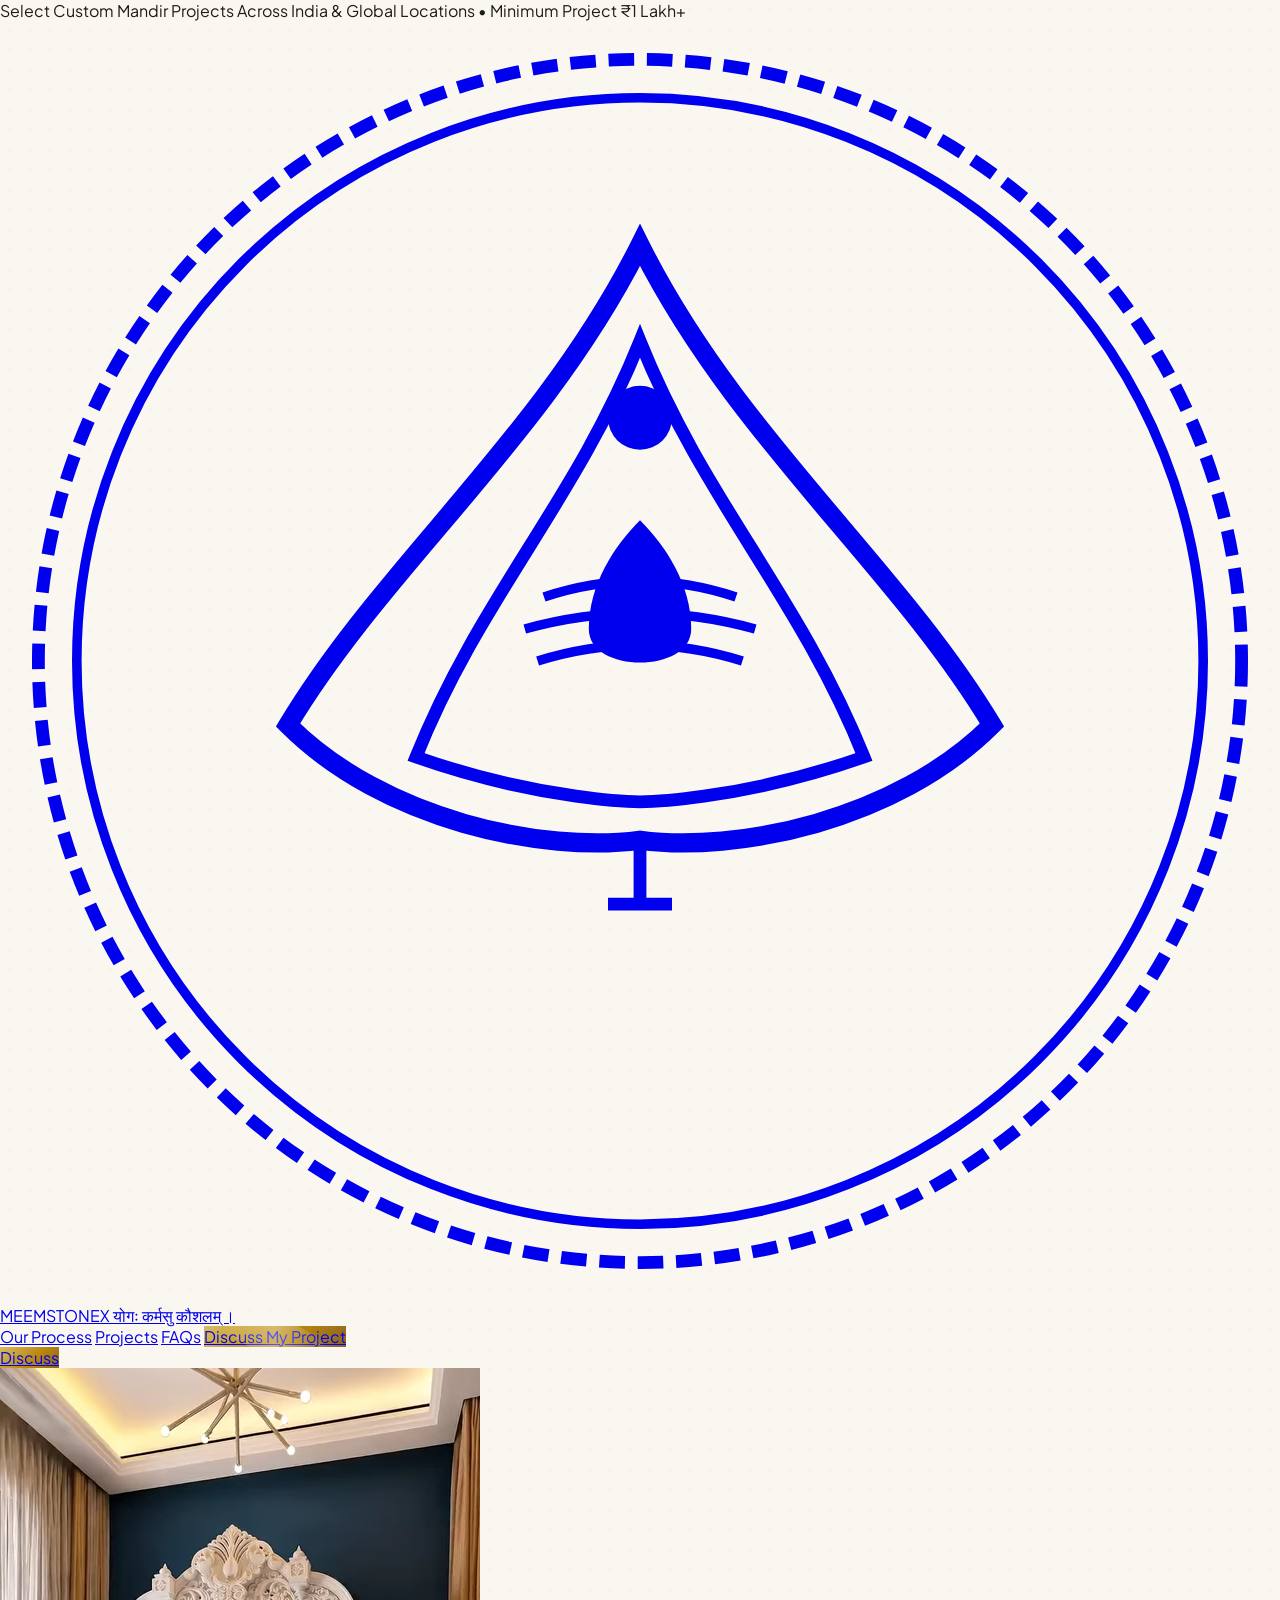
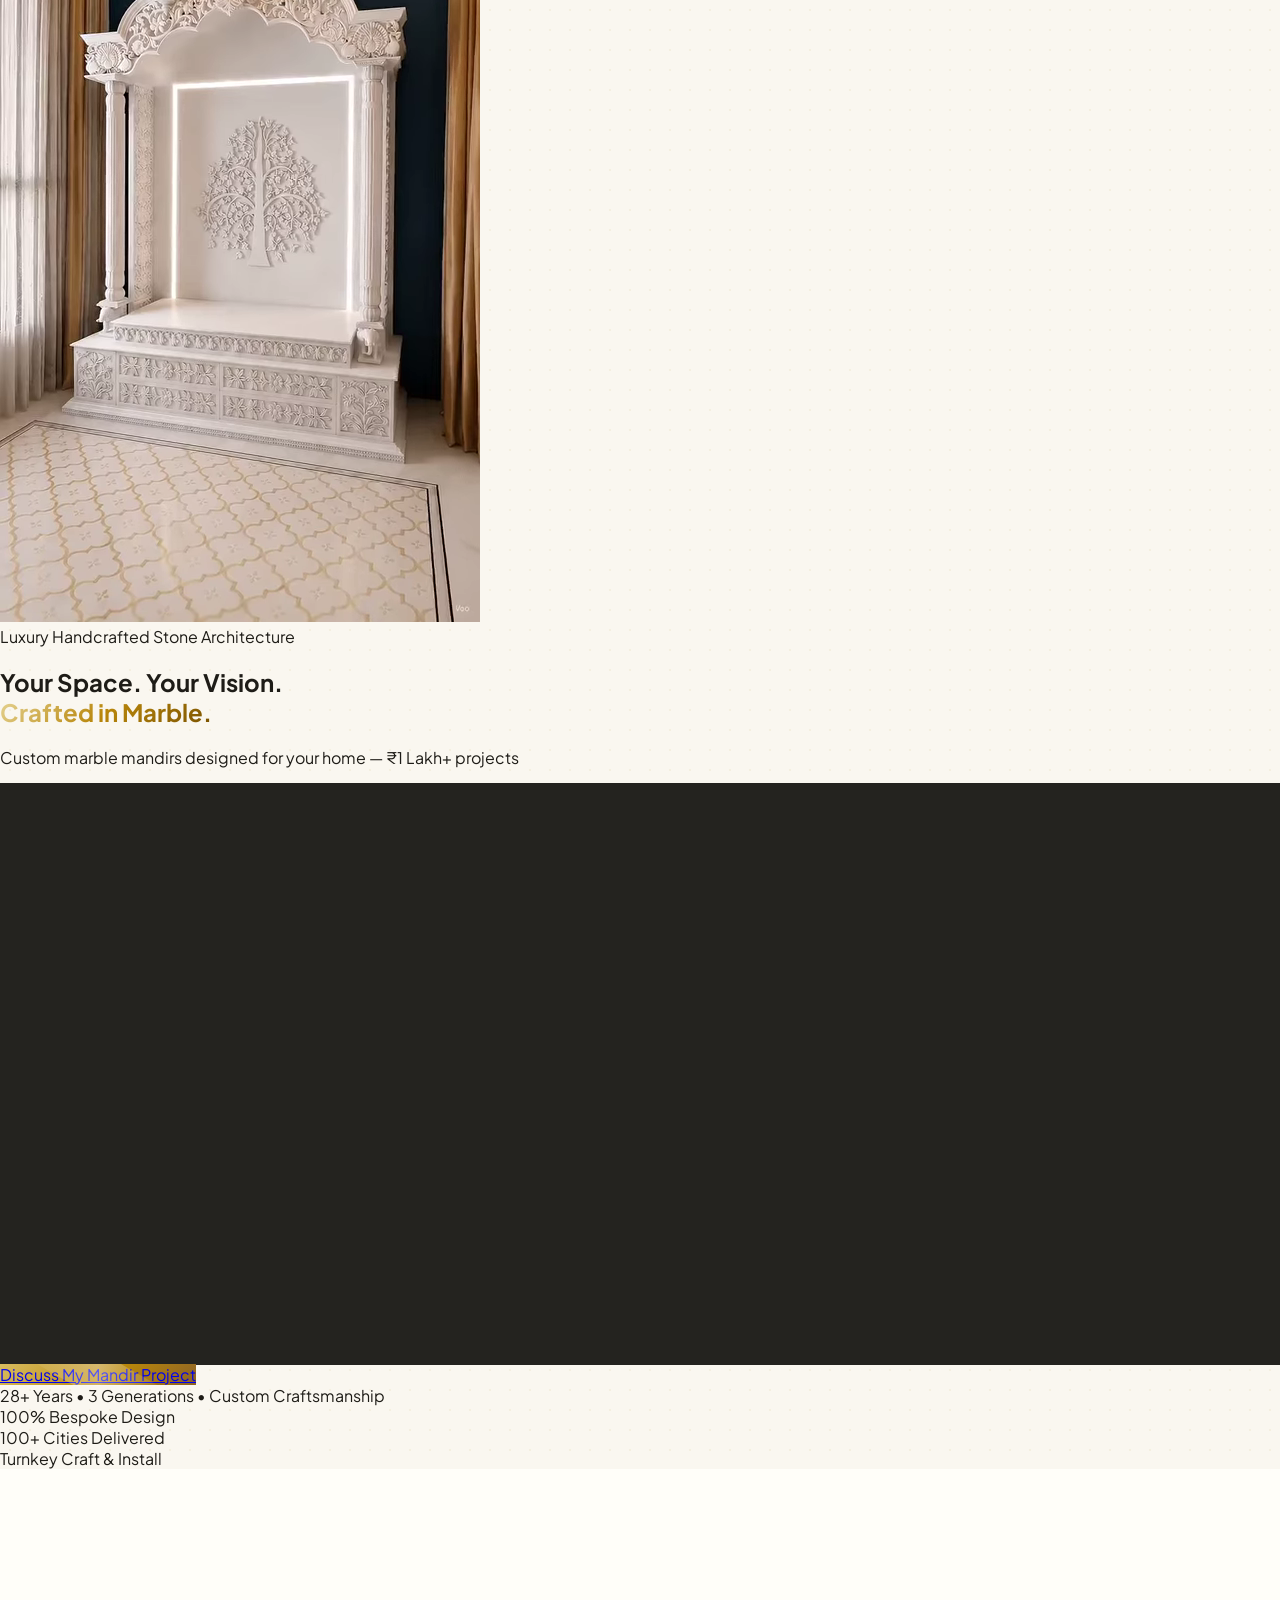
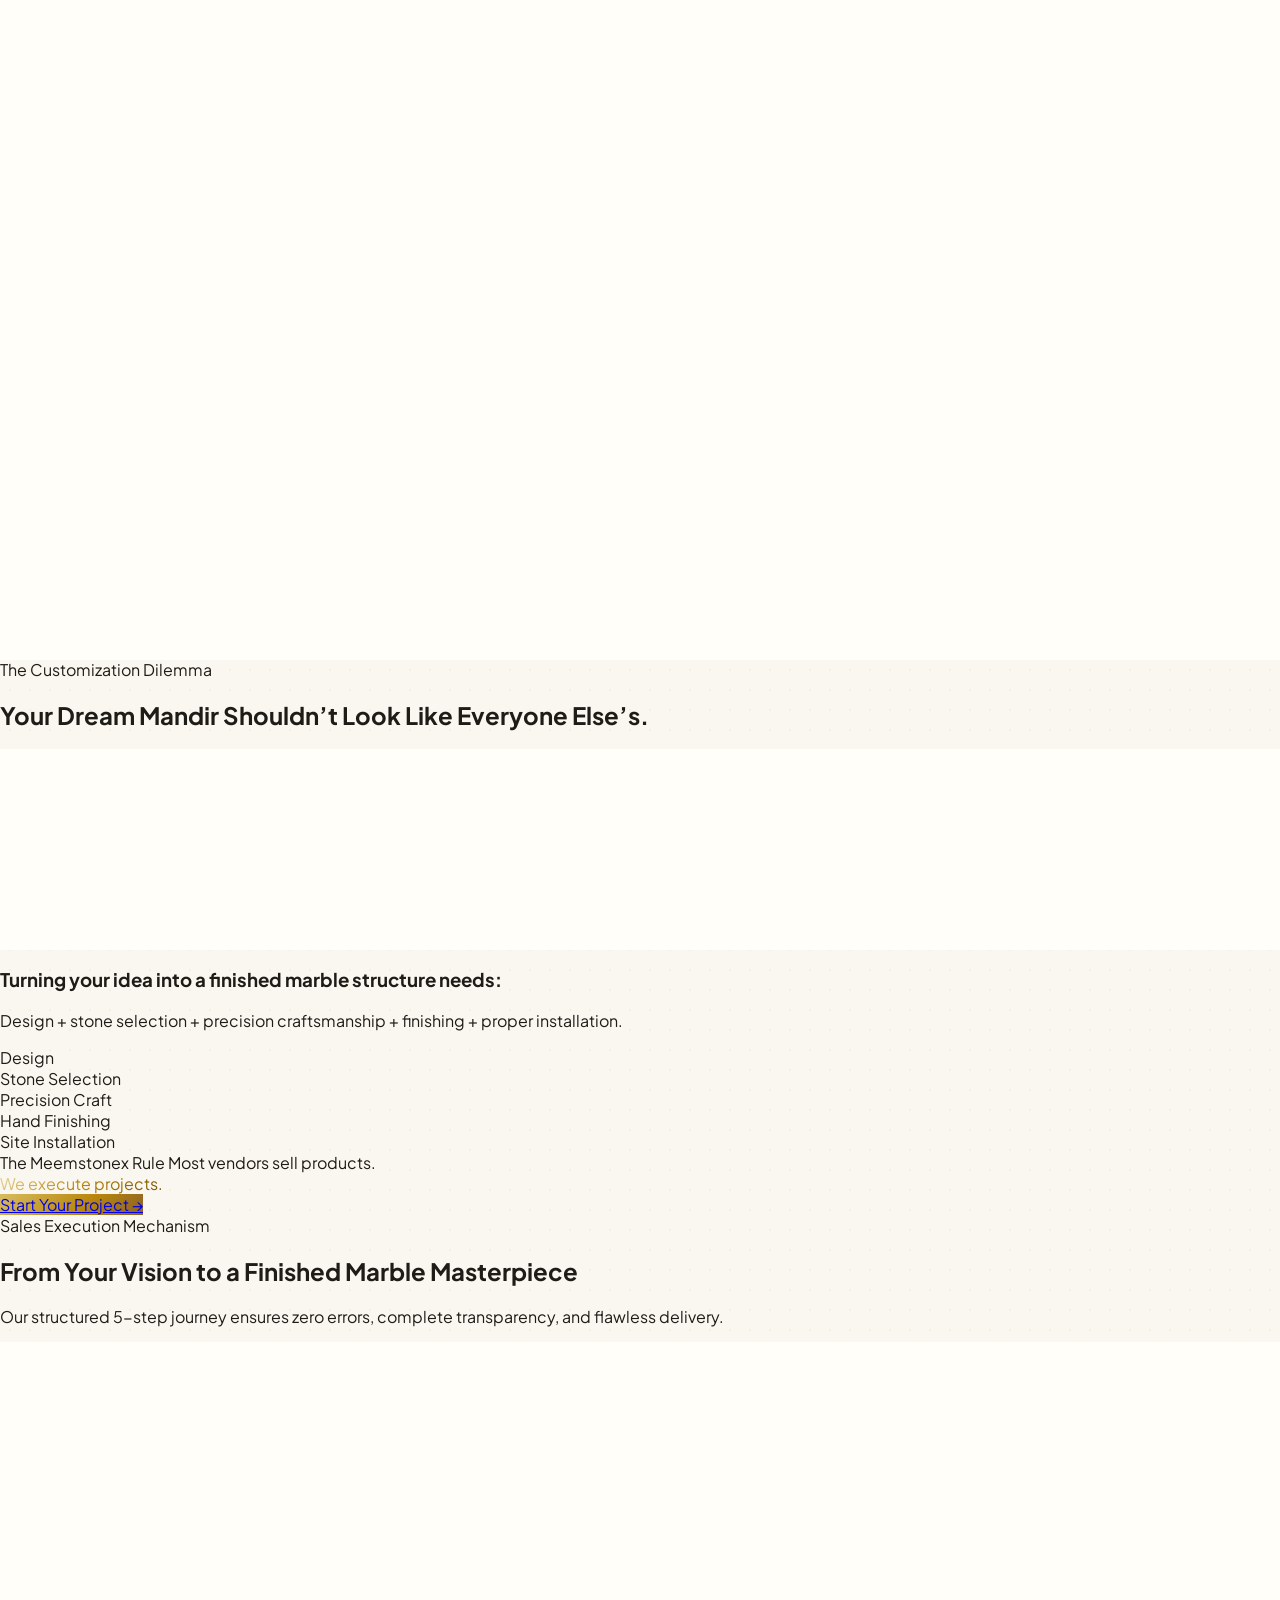
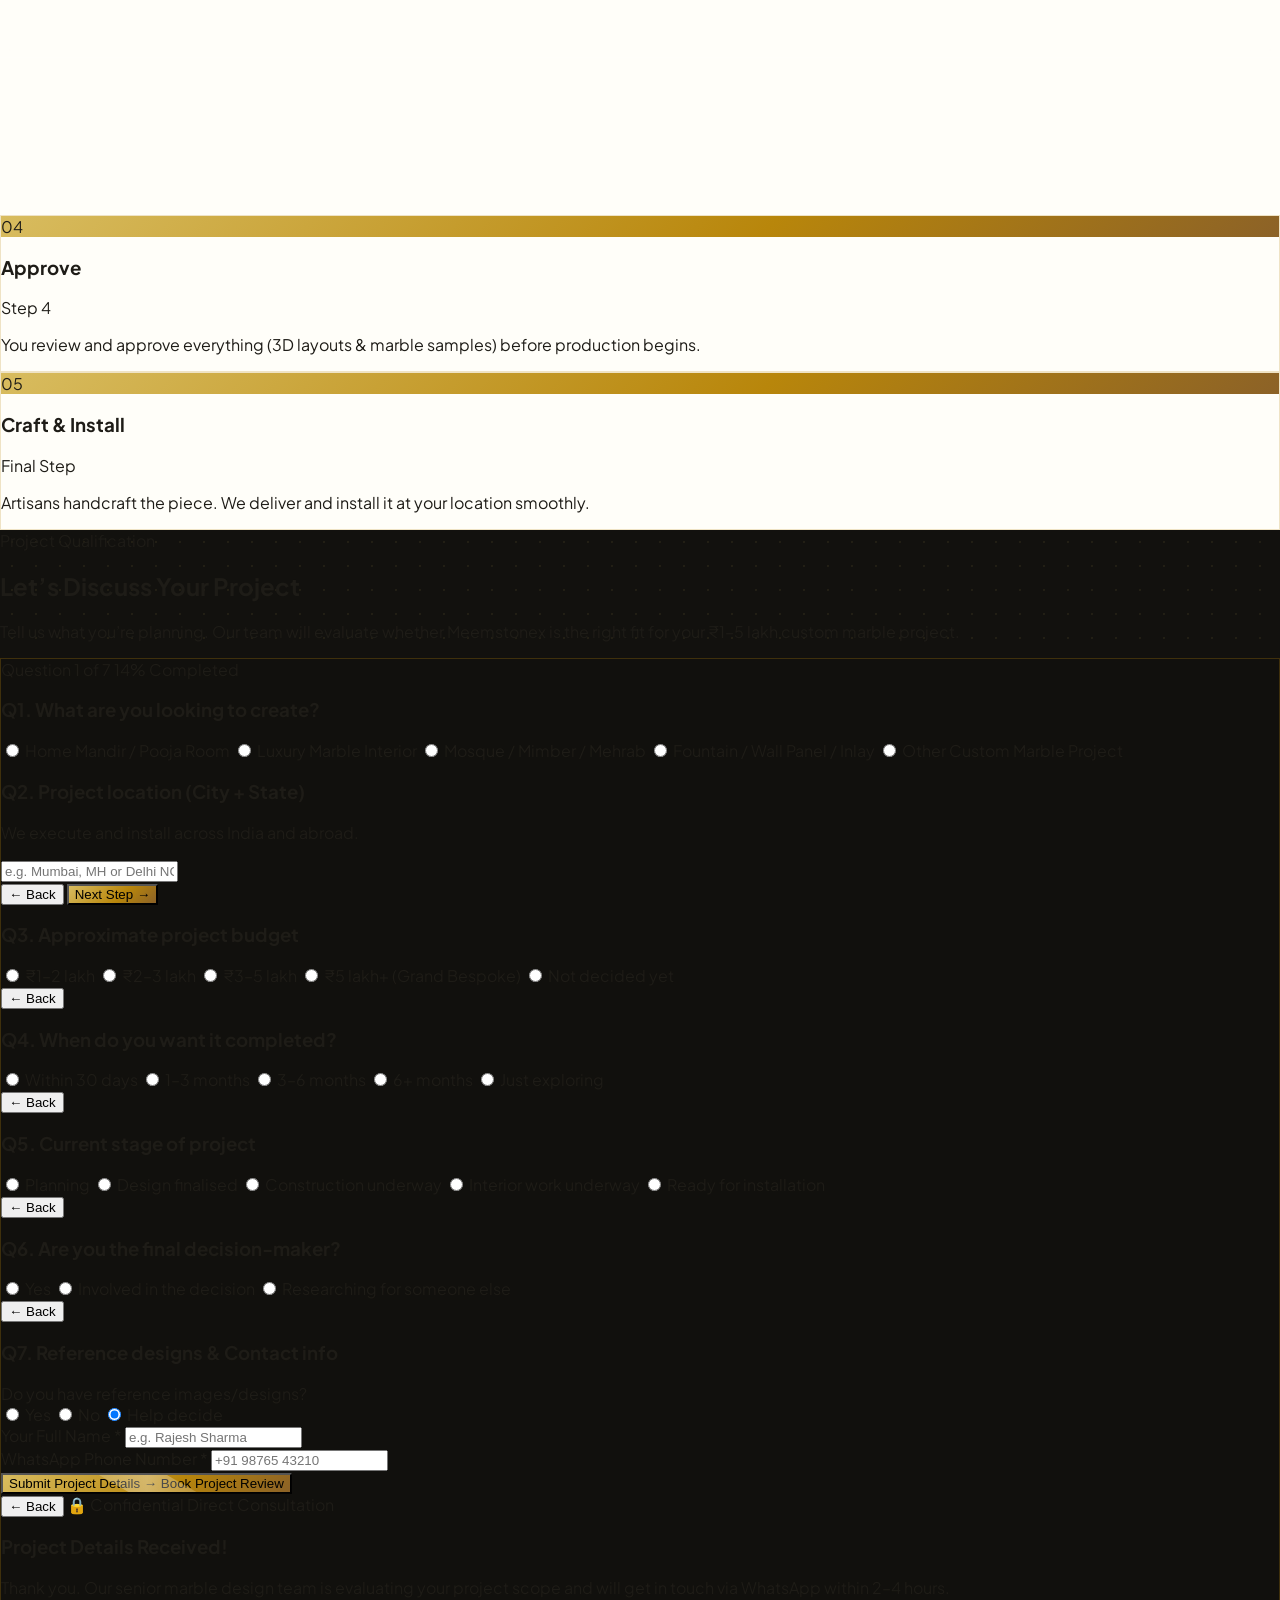
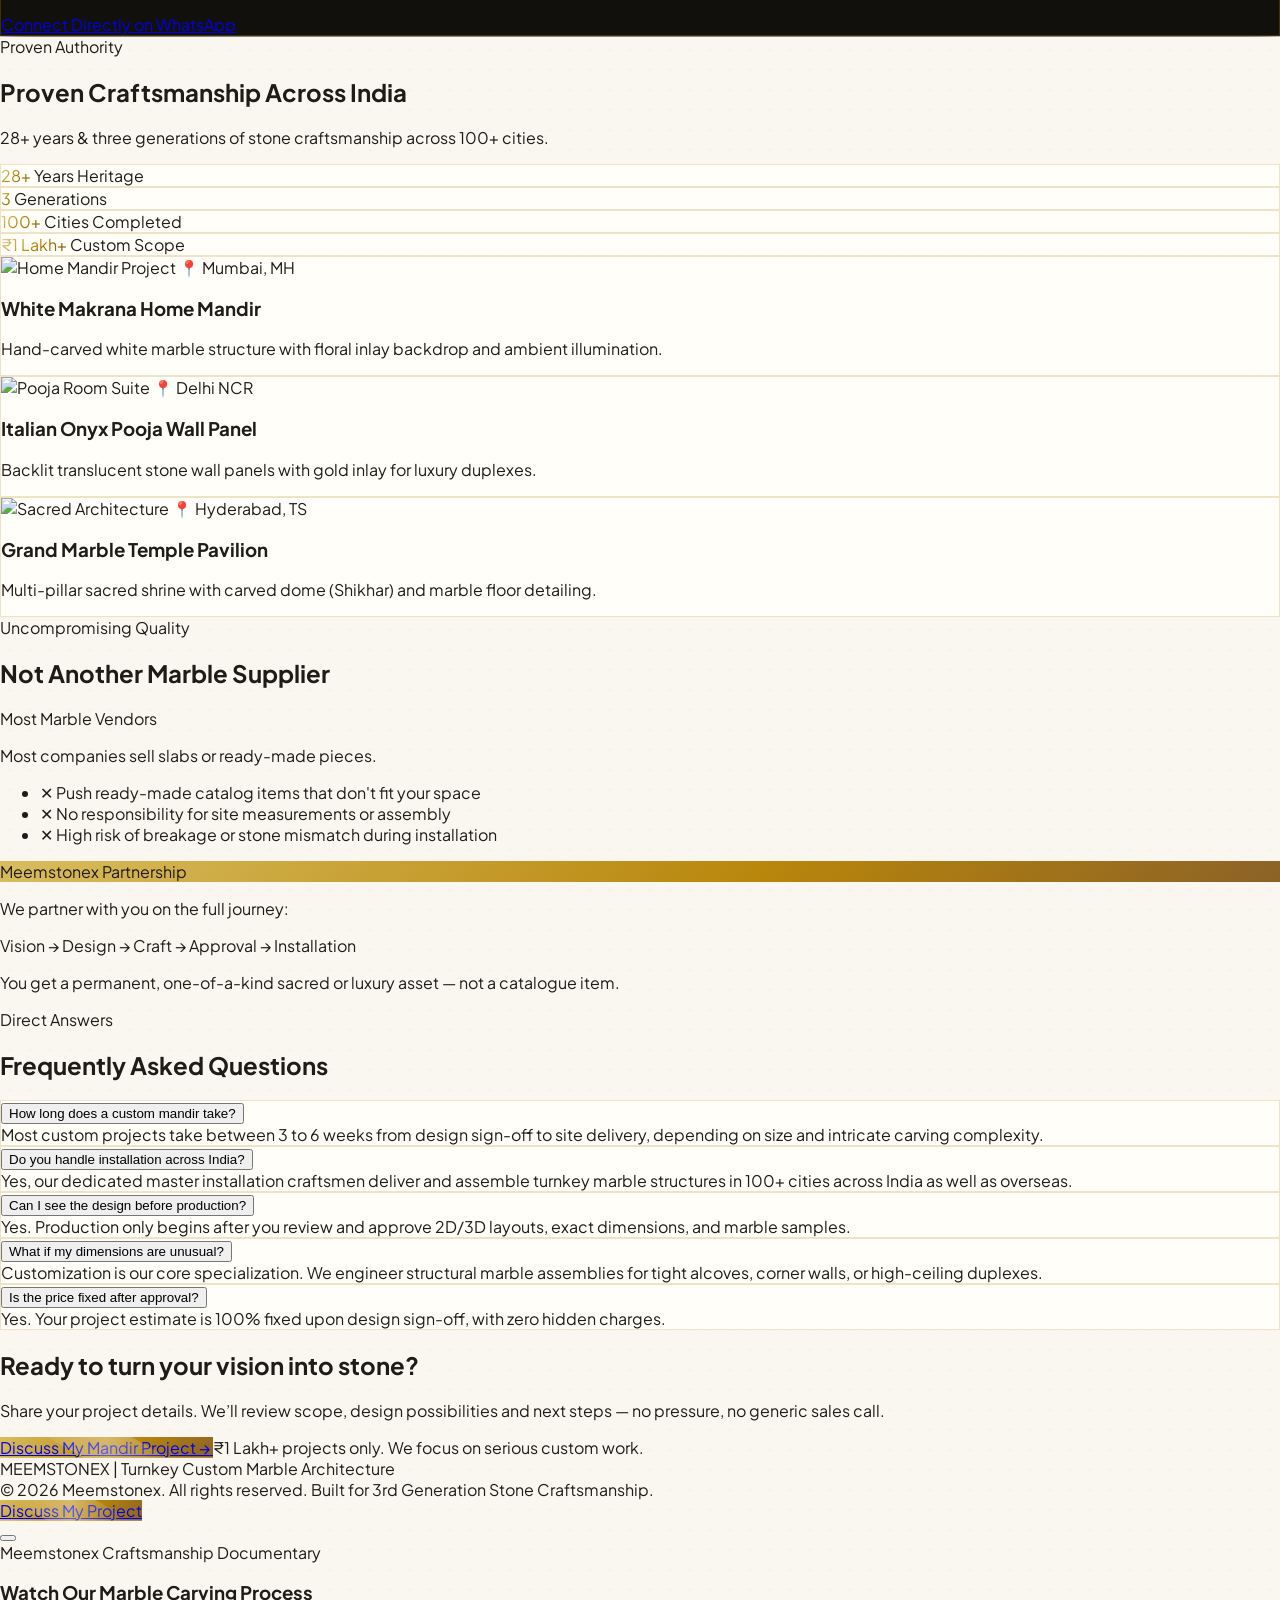
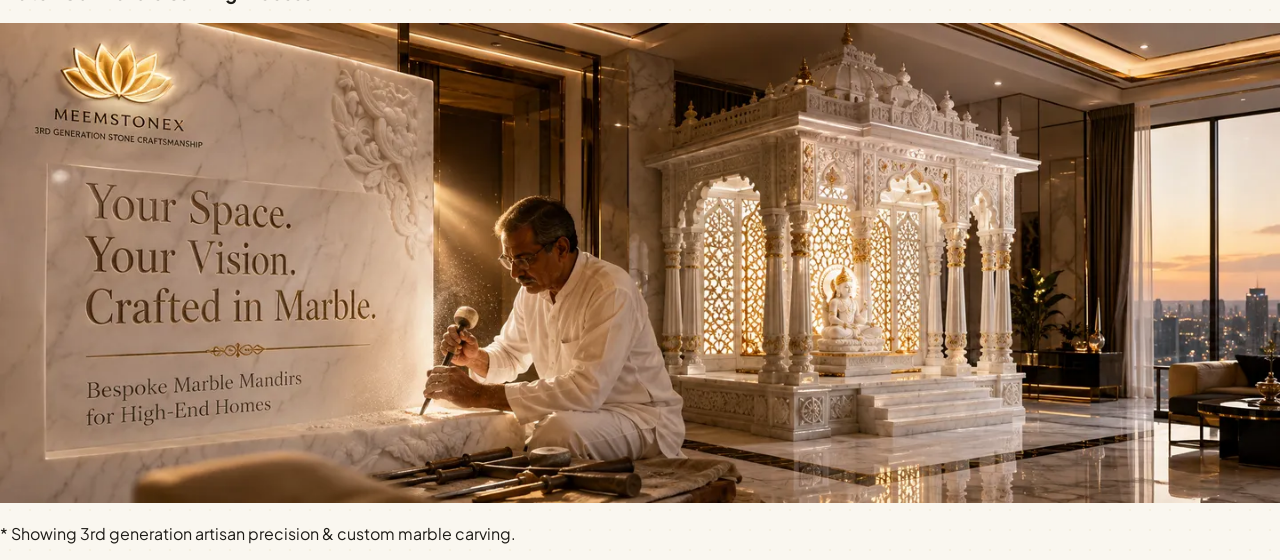
==== commit 1b29f0df: "sdf" ====
--- a/index.html
+++ b/index.html
@@ -244,16 +244,19 @@
             </div>
         </header>
 
-    <!-- HERO SECTION (FULL HEIGHT ON MOBILE ONLY WITH VIDEO BACKGROUND) -->
-    <section class="relative min-h-[calc(100dvh-4rem)] md:min-h-0 py-8 sm:py-10 lg:py-16 overflow-hidden w-full max-w-full bg-obsidian-950 md:bg-transparent flex flex-col justify-center">
+    <!-- HERO SECTION (CLEAN MOBILE VIDEO FRAME - ZERO CROPPING & ZERO ANDROID LAG) -->
+    <section class="relative min-h-[calc(100dvh-4rem)] md:min-h-0 py-6 sm:py-10 lg:py-16 overflow-hidden w-full max-w-full bg-obsidian-950 md:bg-transparent flex flex-col justify-center">
         
-        <!-- Mobile Background Video (Visible on Mobile only, PC is untouched) -->
-        <video autoplay loop muted playsinline class="md:hidden absolute inset-0 w-full h-full object-cover z-0 pointer-events-none opacity-85">
+        <!-- Mobile Background Video (Constrained Baseline 345KB - 100% Full Video Display Without Left/Right Cropping) -->
+        <video autoplay loop muted playsinline preload="auto" poster="thumbnail.webp" 
+               class="md:hidden absolute inset-0 w-full h-full object-contain z-0 pointer-events-none opacity-90" 
+               style="transform: translateZ(0); will-change: transform;">
             <source src="hero.mp4" type="video/mp4">
+            <source src="hero.webm" type="video/webm">
         </video>
 
-        <!-- Dark Gradient Overlay for Mobile Text Contrast -->
-        <div class="md:hidden absolute inset-0 bg-gradient-to-b from-obsidian-950/80 via-obsidian-950/65 to-obsidian-950/95 z-0 pointer-events-none"></div>
+        <!-- Dark Contrast Overlay for Text Legibility -->
+        <div class="md:hidden absolute inset-0 bg-gradient-to-b from-obsidian-950/85 via-obsidian-950/60 to-obsidian-950/95 z-0 pointer-events-none"></div>
 
         <div class="max-w-7xl mx-auto px-4 sm:px-6 lg:px-8 relative z-10 w-full my-auto">
             <div class="grid grid-cols-1 lg:grid-cols-12 gap-8 lg:gap-12 items-center">
@@ -261,8 +264,8 @@
                 <!-- Hero Main Content Column -->
                 <div class="lg:col-span-7 space-y-5 sm:space-y-6 text-center lg:text-left">
                     
-                    <!-- Micro Badge -->
-                    <div class="inline-flex items-center gap-2 px-3.5 py-1.5 rounded-full bg-obsidian-900/80 md:bg-gold-100/90 border border-gold-400/40 md:border-gold-300/80 text-gold-300 md:text-gold-800 text-[11px] sm:text-xs font-bold tracking-wide shadow-xs backdrop-blur-md">
+                    <!-- Micro Badge (Performance Opaque Dark for Android) -->
+                    <div class="inline-flex items-center gap-2 px-3.5 py-1.5 rounded-full bg-obsidian-900/95 md:bg-gold-100/90 border border-gold-400/40 md:border-gold-300/80 text-gold-300 md:text-gold-800 text-[11px] sm:text-xs font-bold tracking-wide shadow-xs">
                         <i data-lucide="sparkles" class="w-3.5 h-3.5 text-gold-400 md:text-gold-600 shrink-0"></i>
                         <span>Luxury Handcrafted Stone Architecture</span>
                     </div>
@@ -299,7 +302,7 @@
                                     <div class="w-12 h-12 sm:w-14 sm:h-14 rounded-full gold-gradient-bg text-cream-50 flex items-center justify-center shadow-gold-lg animate-subtle-pulse group-hover:scale-110 transition-transform">
                                         <i data-lucide="play" class="w-6 h-6 sm:w-7 sm:h-7 fill-current ml-0.5"></i>
                                     </div>
-                                    <span class="mt-2 text-[10px] sm:text-xs font-bold text-cream-50 bg-obsidian-900/90 px-3 py-1 rounded-full border border-gold-400/40 backdrop-blur-sm shadow-md">
+                                    <span class="mt-2 text-[10px] sm:text-xs font-bold text-cream-50 bg-obsidian-900/95 px-3 py-1 rounded-full border border-gold-400/40 shadow-md">
                                         Watch How We Craft Masterpieces (2 Mins)
                                     </span>
                                 </div>
@@ -329,7 +332,7 @@
                         </a>
 
                         <!-- Tiny Trust Line -->
-                        <div class="flex items-center justify-center gap-1.5 text-[10px] sm:text-xs font-bold text-cream-100 md:text-obsidian-700 bg-obsidian-900/85 md:bg-cream-50/90 px-3 py-1.5 rounded-full border border-gold-500/35 md:border-gold-500/25 shadow-xs max-w-full text-center flex-wrap backdrop-blur-md">
+                        <div class="flex items-center justify-center gap-1.5 text-[10px] sm:text-xs font-bold text-cream-100 md:text-obsidian-700 bg-obsidian-900/95 md:bg-cream-50/90 px-3 py-1.5 rounded-full border border-gold-500/35 md:border-gold-500/25 shadow-xs max-w-full text-center flex-wrap">
                             <i data-lucide="award" class="w-3.5 h-3.5 text-gold-400 md:text-gold-600 shrink-0"></i>
                             <span>28+ Years • 3 Generations • Custom Craftsmanship</span>
                         </div>
@@ -353,15 +356,15 @@
 
                 </div>
 
-                <!-- Hero Right: Luxury Craftsmanship Feature Showcase Card -->
-                <div class="lg:col-span-5 mt-4 lg:mt-0">
-                    <div class="glass-card rounded-2xl sm:rounded-3xl p-6 sm:p-8 border border-gold-500/30 shadow-2xl space-y-6 relative overflow-hidden">
+                <!-- Desktop Showcase Card Column (Visible on Desktop inside grid) -->
+                <div class="hidden lg:block lg:col-span-5">
+                    <div class="glass-card rounded-3xl p-8 border border-gold-500/30 shadow-2xl space-y-6 relative overflow-hidden">
                         <div class="absolute top-0 right-0 w-32 h-32 bg-gold-500/10 rounded-full blur-2xl pointer-events-none"></div>
 
                         <div class="space-y-2">
                             <span class="text-gold-600 text-xs font-extrabold uppercase tracking-wider block">Bespoke Excellence</span>
-                            <h3 class="font-serif text-xl sm:text-2xl font-bold text-obsidian-950">Turnkey Marble Sacred Architecture</h3>
-                            <p class="text-xs sm:text-sm text-obsidian-700 leading-relaxed font-medium">
+                            <h3 class="font-serif text-2xl font-bold text-obsidian-950">Turnkey Marble Sacred Architecture</h3>
+                            <p class="text-sm text-obsidian-700 leading-relaxed font-medium">
                                 Every structure is tailored to your home layout, marble grade preferences, and divine aesthetic traditions.
                             </p>
                         </div>
@@ -372,8 +375,8 @@
                                     <i data-lucide="gem" class="w-4 h-4"></i>
                                 </div>
                                 <div>
-                                    <h4 class="font-serif font-bold text-xs sm:text-sm text-obsidian-950">Pure Makrana & Italian Marble</h4>
-                                    <p class="text-[11px] sm:text-xs text-obsidian-600">Selected virgin marble blocks with flawless finish and vein matching.</p>
+                                    <h4 class="font-serif font-bold text-sm text-obsidian-950">Pure Makrana & Italian Marble</h4>
+                                    <p class="text-xs text-obsidian-600">Selected virgin marble blocks with flawless finish and vein matching.</p>
                                 </div>
                             </div>
 
@@ -382,8 +385,8 @@
                                     <i data-lucide="pen-tool" class="w-4 h-4"></i>
                                 </div>
                                 <div>
-                                    <h4 class="font-serif font-bold text-xs sm:text-sm text-obsidian-950">1-on-1 3D Design Approval</h4>
-                                    <p class="text-[11px] sm:text-xs text-obsidian-600">Detailed CAD & 3D visualizations before any stone carving begins.</p>
+                                    <h4 class="font-serif font-bold text-sm text-obsidian-950">1-on-1 3D Design Approval</h4>
+                                    <p class="text-xs text-obsidian-600">Detailed CAD & 3D visualizations before any stone carving begins.</p>
                                 </div>
                             </div>
 
@@ -392,8 +395,8 @@
                                     <i data-lucide="truck" class="w-4 h-4"></i>
                                 </div>
                                 <div>
-                                    <h4 class="font-serif font-bold text-xs sm:text-sm text-obsidian-950">White-Glove Pan-India Install</h4>
-                                    <p class="text-[11px] sm:text-xs text-obsidian-600">Zero-breakage transit & expert master artisan site assembly.</p>
+                                    <h4 class="font-serif font-bold text-sm text-obsidian-950">White-Glove Pan-India Install</h4>
+                                    <p class="text-xs text-obsidian-600">Zero-breakage transit & expert master artisan site assembly.</p>
                                 </div>
                             </div>
                         </div>
@@ -408,6 +411,61 @@
                     </div>
                 </div>
 
+            </div>
+        </div>
+    </section>
+
+    <!-- MOBILE SEPARATE BESPOKE EXCELLENCE FEATURE SECTION (Out of video frame for maximum mobile performance & zero cropping) -->
+    <section class="lg:hidden py-10 px-4 bg-cream-100 border-b border-gold-500/20 w-full max-w-full">
+        <div class="max-w-md mx-auto">
+            <div class="glass-card rounded-2xl p-6 border border-gold-500/30 shadow-xl space-y-5 relative overflow-hidden">
+                <div class="space-y-1.5 text-center">
+                    <span class="text-gold-600 text-xs font-extrabold uppercase tracking-wider block">Bespoke Excellence</span>
+                    <h3 class="font-serif text-xl font-bold text-obsidian-950">Turnkey Marble Sacred Architecture</h3>
+                    <p class="text-xs text-obsidian-700 leading-relaxed font-medium">
+                        Every structure is tailored to your home layout, marble grade preferences, and divine aesthetic traditions.
+                    </p>
+                </div>
+
+                <div class="space-y-3 pt-1">
+                    <div class="flex items-start gap-3 p-3 rounded-xl bg-cream-50 border border-gold-500/15">
+                        <div class="w-7 h-7 rounded-lg gold-gradient-bg text-cream-50 flex items-center justify-center font-bold text-xs shrink-0 shadow-xs">
+                            <i data-lucide="gem" class="w-3.5 h-3.5"></i>
+                        </div>
+                        <div>
+                            <h4 class="font-serif font-bold text-xs text-obsidian-950">Pure Makrana & Italian Marble</h4>
+                            <p class="text-[11px] text-obsidian-600">Selected virgin marble blocks with flawless finish and vein matching.</p>
+                        </div>
+                    </div>
+
+                    <div class="flex items-start gap-3 p-3 rounded-xl bg-cream-50 border border-gold-500/15">
+                        <div class="w-7 h-7 rounded-lg gold-gradient-bg text-cream-50 flex items-center justify-center font-bold text-xs shrink-0 shadow-xs">
+                            <i data-lucide="pen-tool" class="w-3.5 h-3.5"></i>
+                        </div>
+                        <div>
+                            <h4 class="font-serif font-bold text-xs text-obsidian-950">1-on-1 3D Design Approval</h4>
+                            <p class="text-[11px] text-obsidian-600">Detailed CAD & 3D visualizations before any stone carving begins.</p>
+                        </div>
+                    </div>
+
+                    <div class="flex items-start gap-3 p-3 rounded-xl bg-cream-50 border border-gold-500/15">
+                        <div class="w-7 h-7 rounded-lg gold-gradient-bg text-cream-50 flex items-center justify-center font-bold text-xs shrink-0 shadow-xs">
+                            <i data-lucide="truck" class="w-3.5 h-3.5"></i>
+                        </div>
+                        <div>
+                            <h4 class="font-serif font-bold text-xs text-obsidian-950">White-Glove Pan-India Install</h4>
+                            <p class="text-[11px] text-obsidian-600">Zero-breakage transit & expert master artisan site assembly.</p>
+                        </div>
+                    </div>
+                </div>
+
+                <div class="pt-2 border-t border-gold-500/20 flex items-center justify-between text-xs font-bold text-gold-800">
+                    <span class="flex items-center gap-1">
+                        <i data-lucide="shield-check" class="w-3.5 h-3.5 text-gold-600"></i>
+                        Fixed Price Guarantee
+                    </span>
+                    <span class="text-obsidian-600 text-[10px]">Minimum ₹1 Lakh+</span>
+                </div>
             </div>
         </div>
     </section>
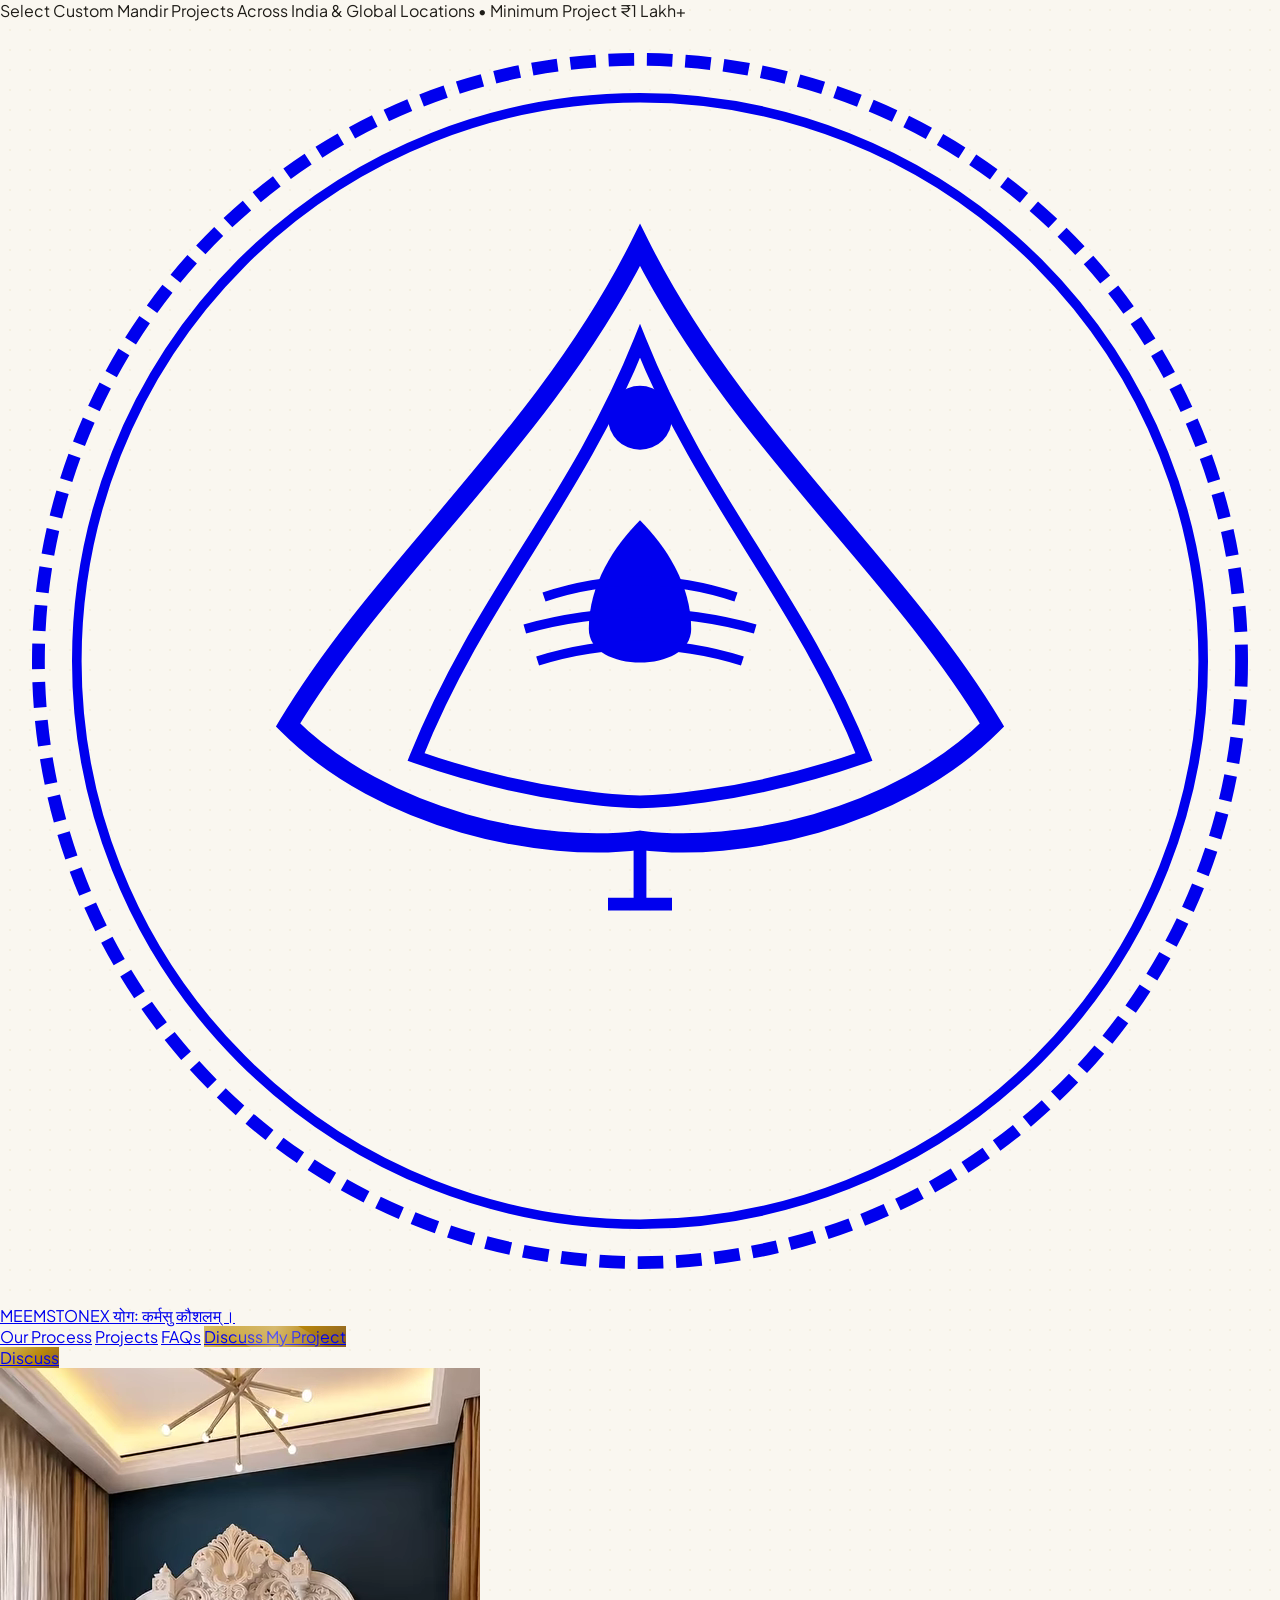
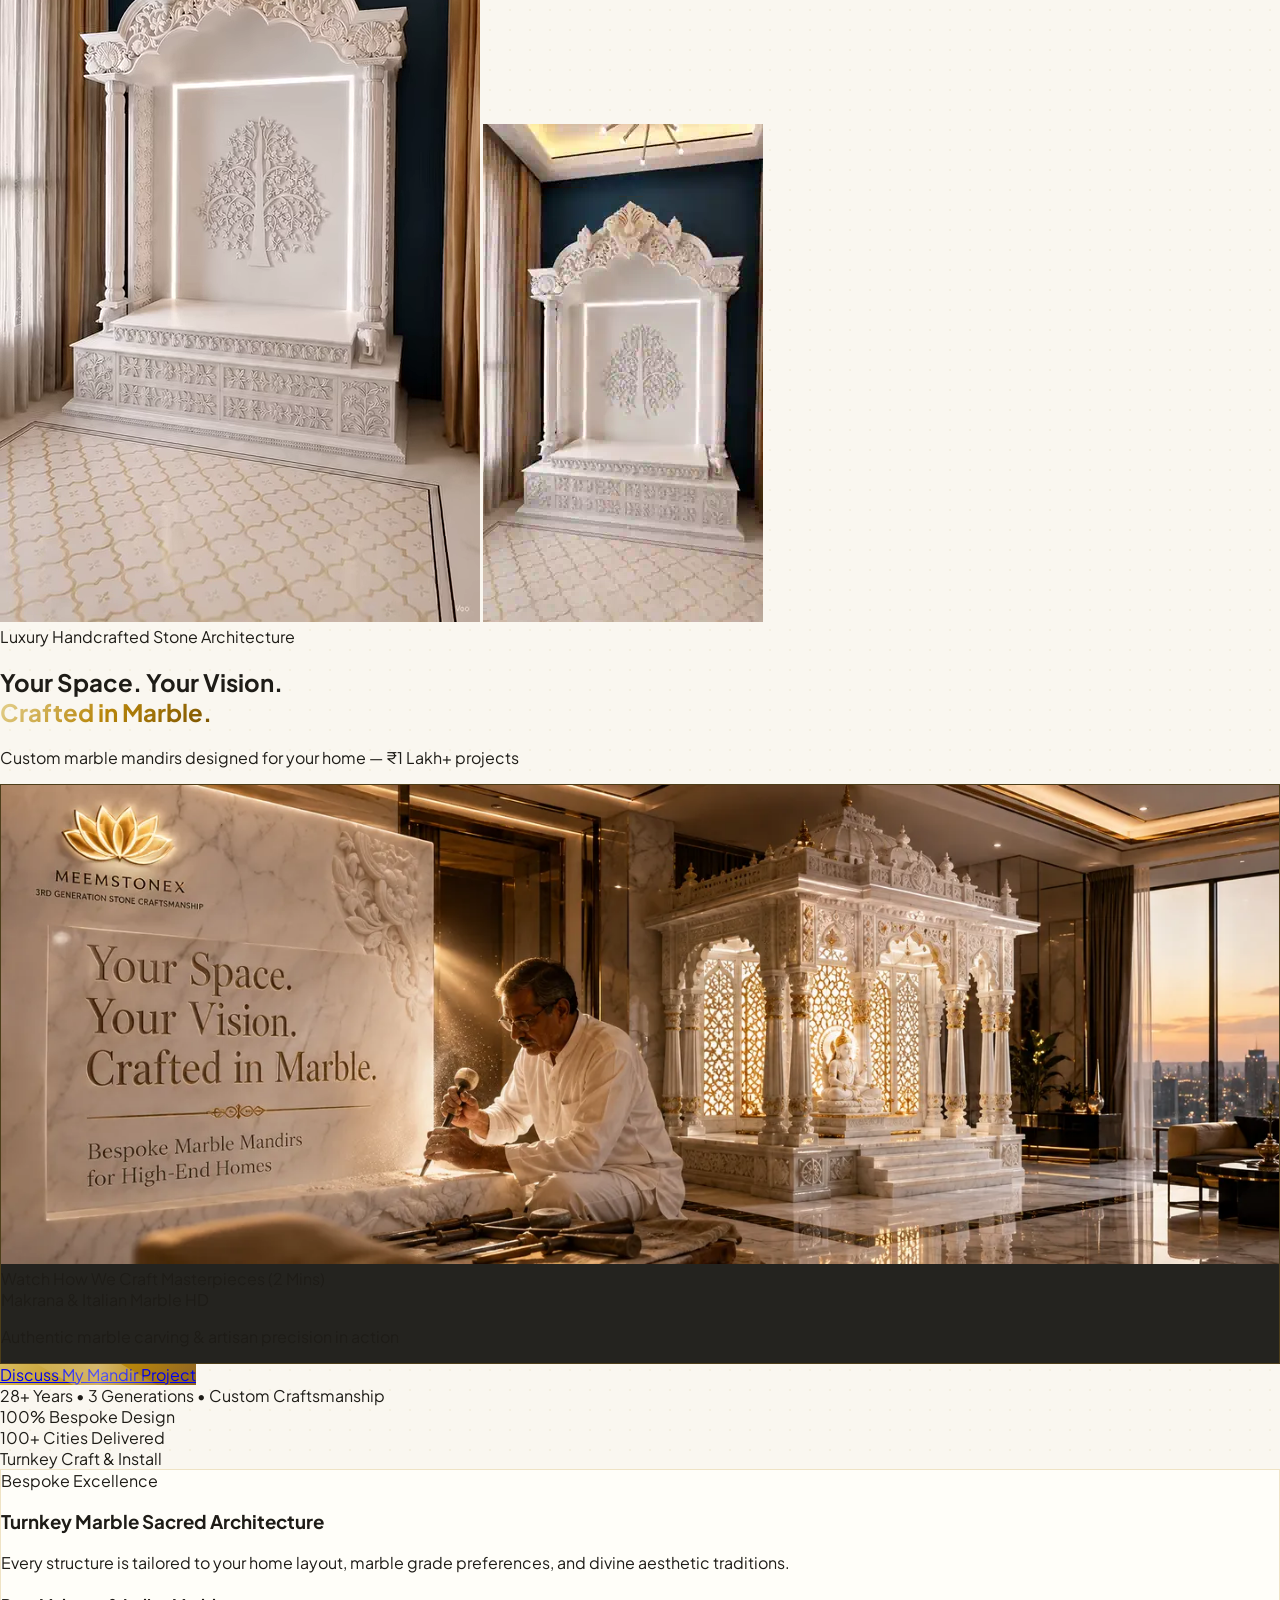
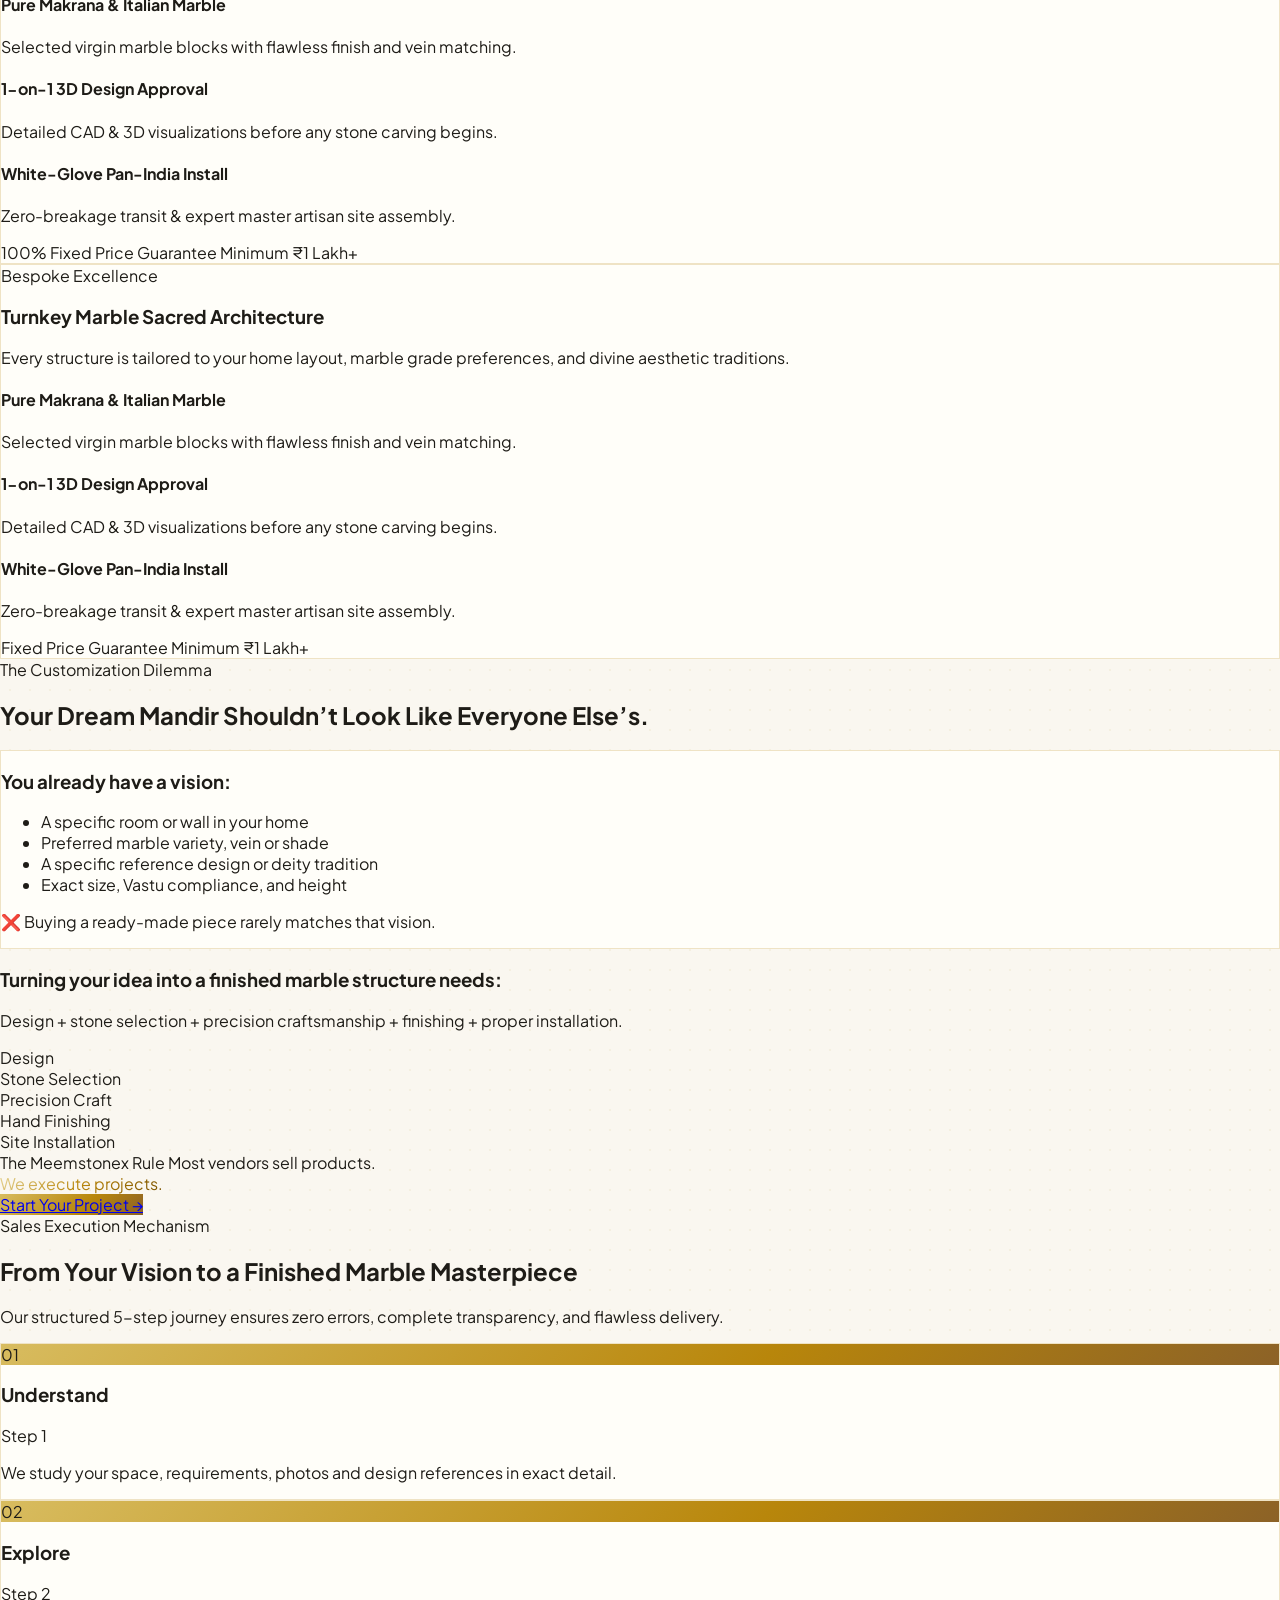
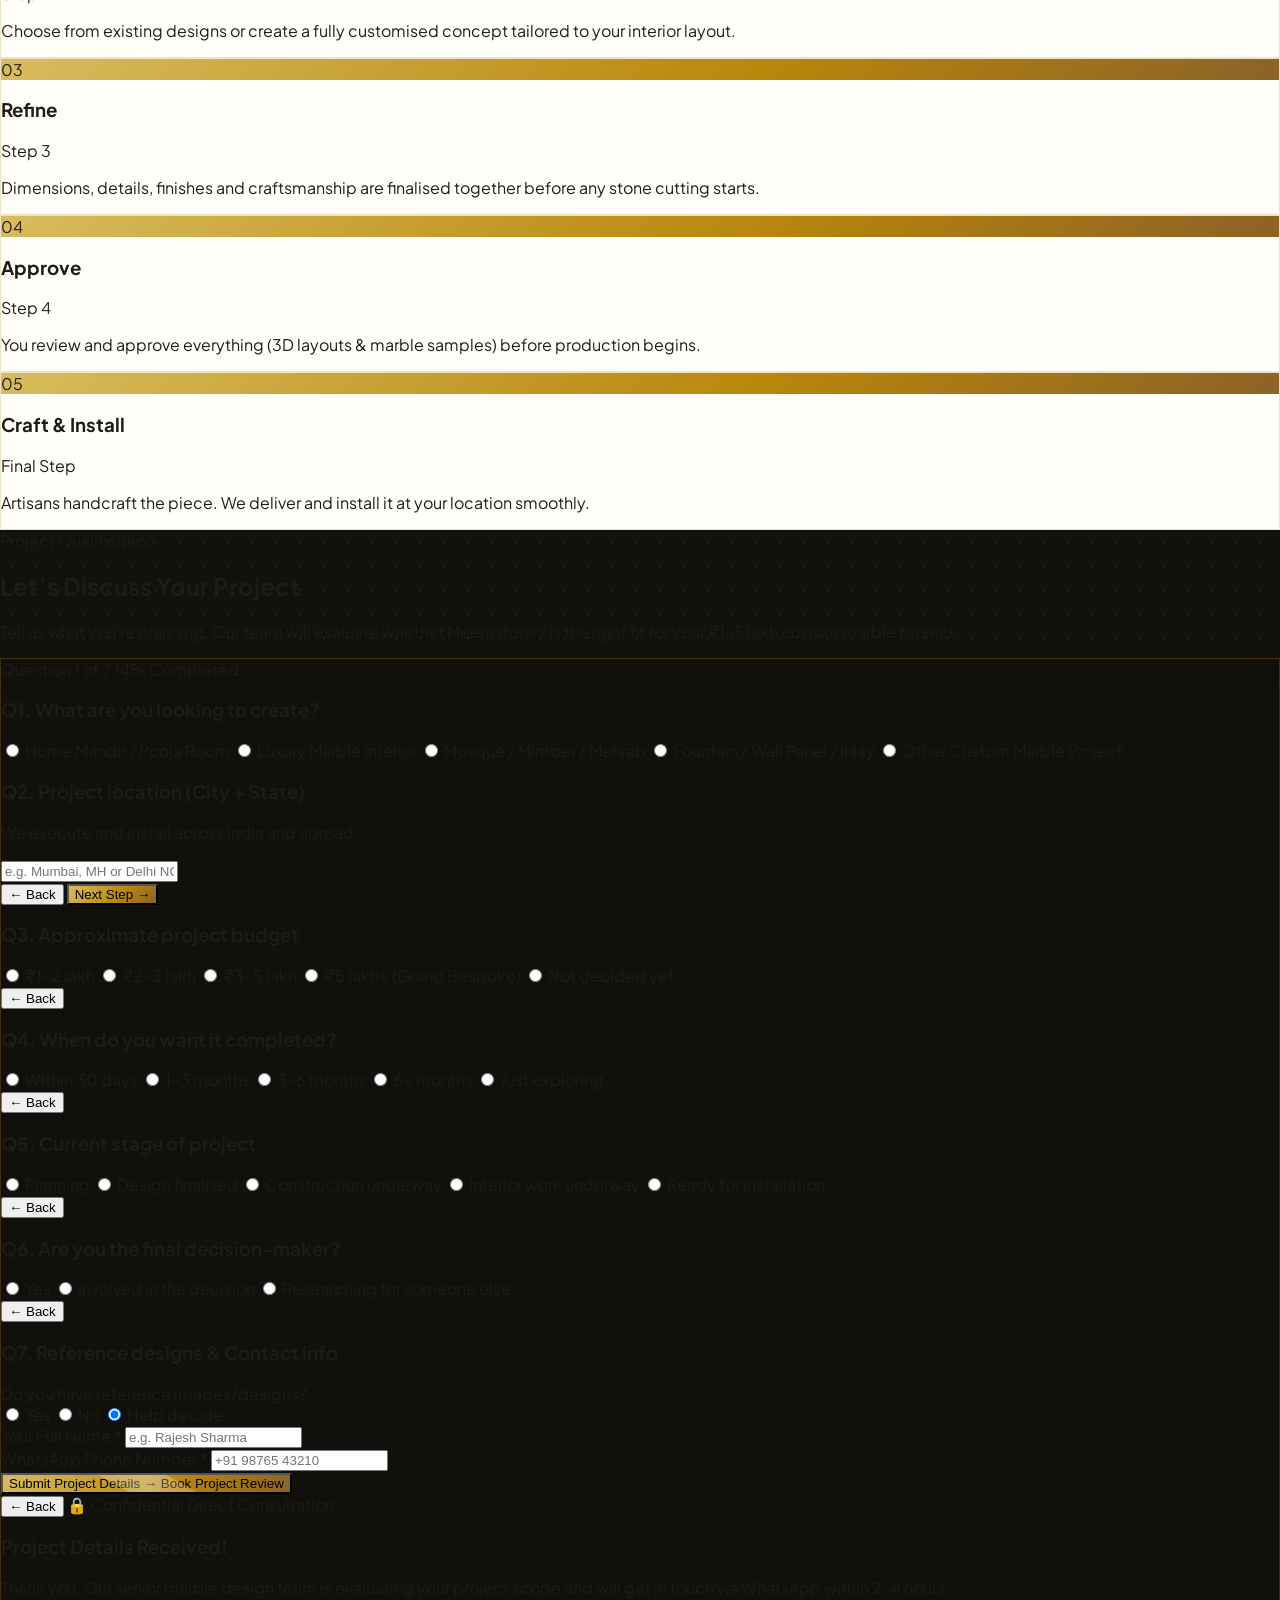
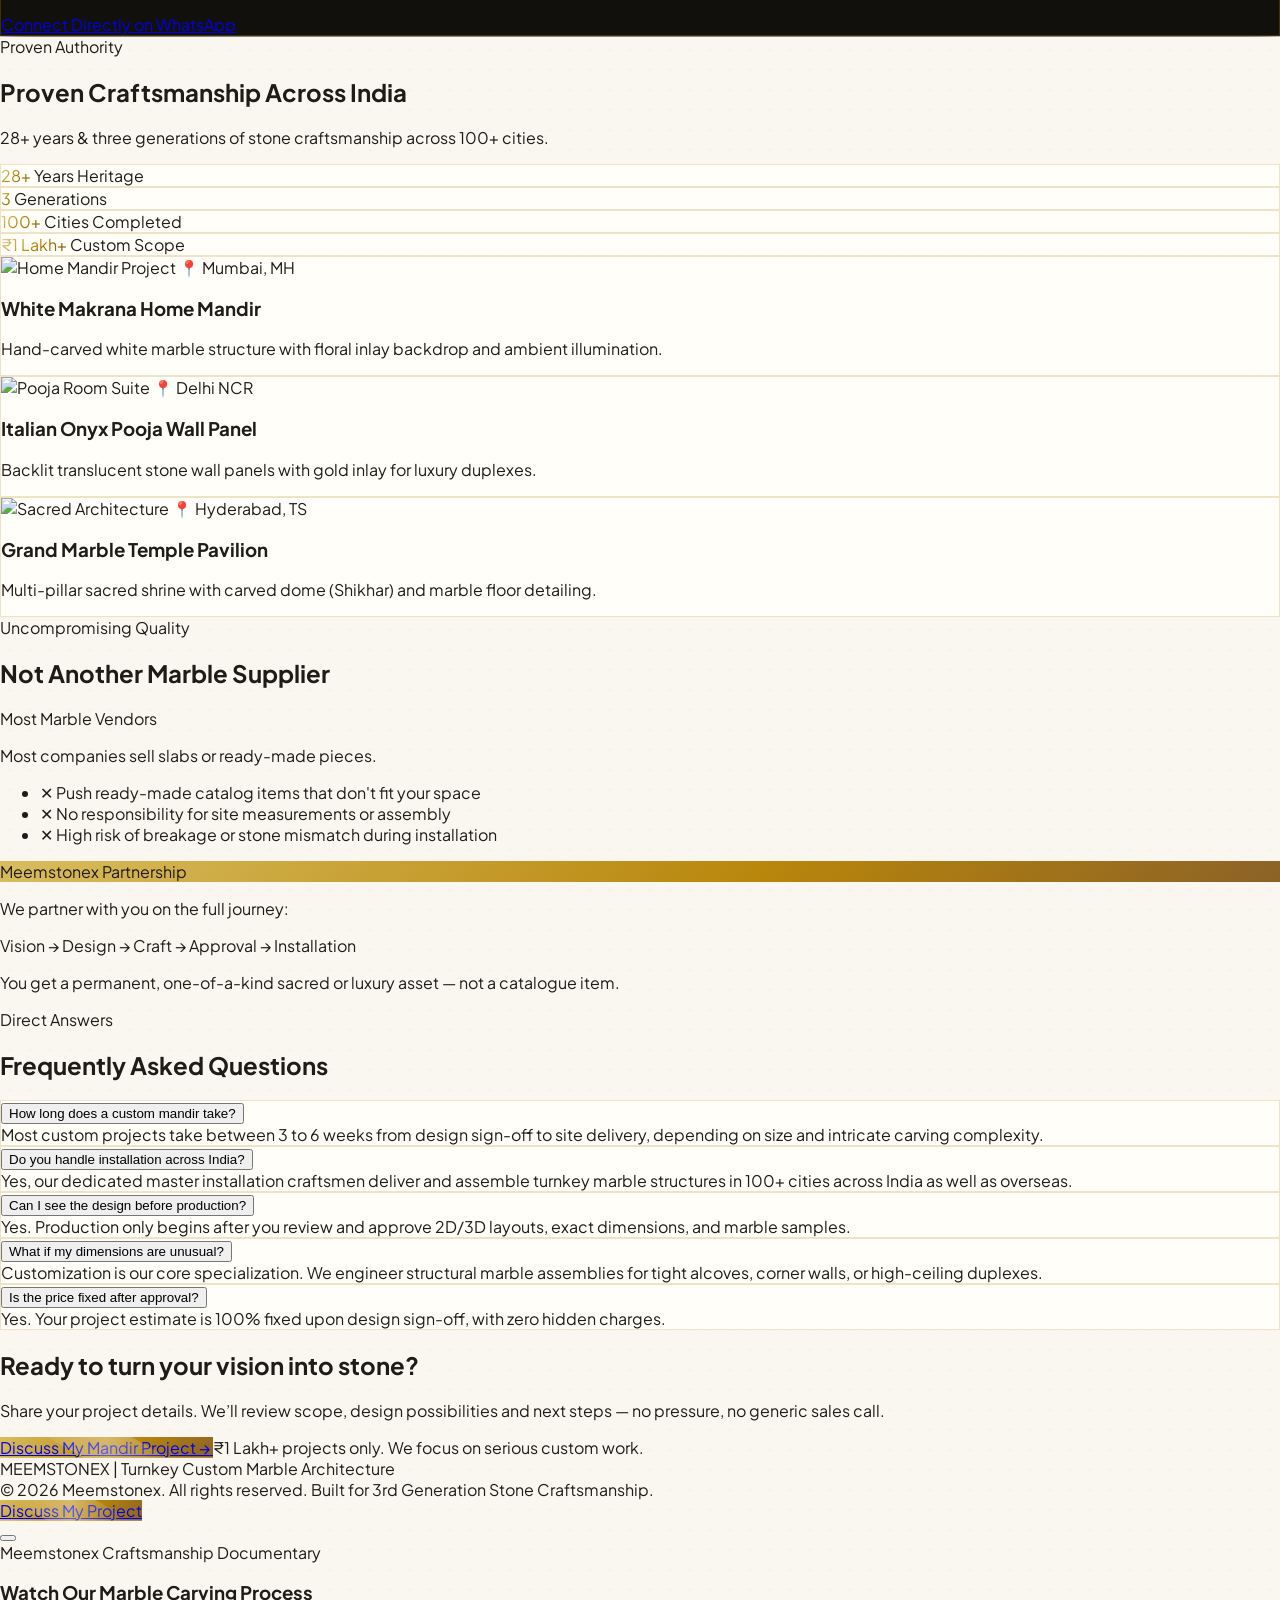
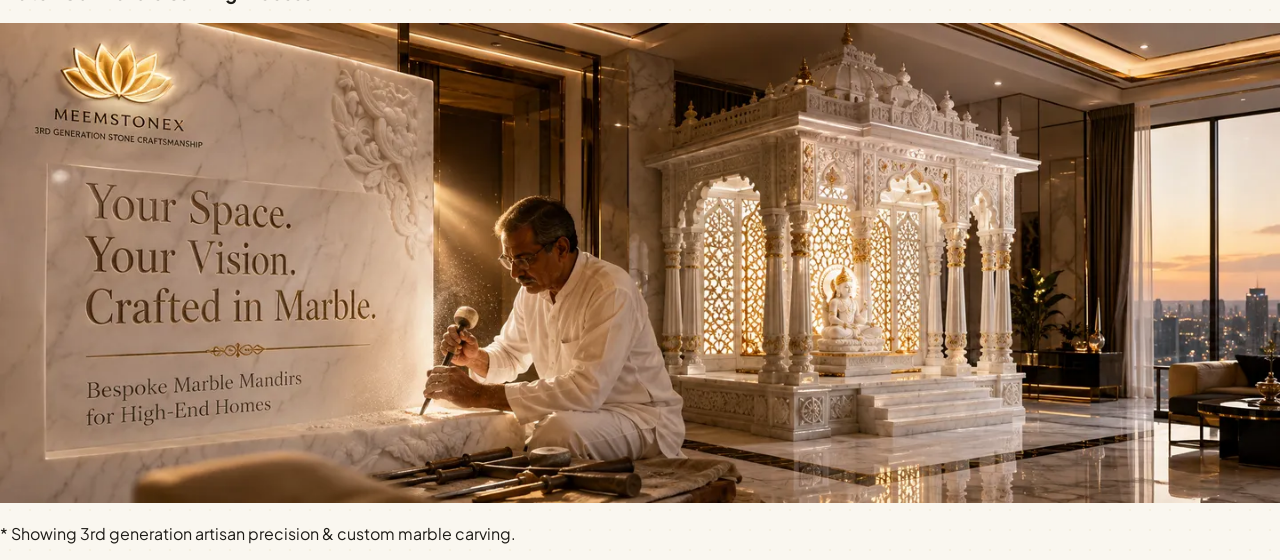
==== commit c339702c: "sdf" ====
--- a/index.html
+++ b/index.html
@@ -195,13 +195,13 @@
             <span class="hidden md:inline text-gold-400 font-bold shrink-0">• Minimum Project ₹1 Lakh+</span>
         </div>
 
-        <!-- Main Sticky Header -->
-        <header class="sticky top-0 z-40 bg-obsidian-950/80 md:bg-cream-50/95 backdrop-blur-xl border-b border-gold-500/30 md:border-gold-500/20 transition-all duration-300 shadow-sm w-full max-w-full overflow-hidden">
+        <!-- Main Header (Transparent Overlay on Mobile, Sticky Cream Header on Desktop) -->
+        <header class="absolute top-0 left-0 right-0 z-40 bg-transparent md:sticky md:top-0 md:bg-cream-50/95 md:backdrop-blur-md border-b border-white/10 md:border-gold-500/20 transition-all duration-300 w-full max-w-full overflow-hidden">
             <div class="max-w-7xl mx-auto px-3 sm:px-6 lg:px-8 h-16 sm:h-20 flex items-center justify-between gap-2 min-w-0">
                 
                 <!-- Brand Logo & Sanskrit Mantra -->
                 <a href="#" class="flex items-center gap-2 sm:gap-3 group min-w-0 flex-1 sm:flex-initial">
-                    <div class="w-9 h-9 sm:w-12 sm:h-12 rounded-full border-2 border-gold-500/40 p-0.5 bg-obsidian-900 md:bg-cream-50 flex items-center justify-center shadow-md group-hover:border-gold-500 transition-colors shrink-0">
+                    <div class="w-9 h-9 sm:w-12 sm:h-12 rounded-full border-2 border-gold-500/40 p-0.5 bg-obsidian-900/60 md:bg-cream-50 flex items-center justify-center shadow-md group-hover:border-gold-500 transition-colors shrink-0">
                         <!-- Brand Lotus Logo matching user design -->
                         <svg viewBox="0 0 200 200" class="w-full h-full text-gold-500 fill-current">
                             <circle cx="100" cy="100" r="94" fill="none" stroke="currentColor" stroke-width="2" stroke-dasharray="4 2"/>
@@ -244,19 +244,22 @@
             </div>
         </header>
 
-    <!-- HERO SECTION (CLEAN MOBILE VIDEO FRAME - ZERO CROPPING & ZERO ANDROID LAG) -->
-    <section class="relative min-h-[calc(100dvh-4rem)] md:min-h-0 py-6 sm:py-10 lg:py-16 overflow-hidden w-full max-w-full bg-obsidian-950 md:bg-transparent flex flex-col justify-center">
+    <!-- HERO SECTION (FULL MOBILE SCREEN EDGE-TO-EDGE VIDEO - TRANSPARENT HEADER) -->
+    <section id="heroSection" class="relative min-h-[100dvh] md:min-h-0 pt-20 pb-8 sm:py-10 lg:py-16 overflow-hidden w-full max-w-full bg-obsidian-950 md:bg-transparent flex flex-col justify-center" style="contain: layout paint; isolation: isolate;">
         
-        <!-- Mobile Background Video (Constrained Baseline 345KB - 100% Full Video Display Without Left/Right Cropping) -->
-        <video autoplay loop muted playsinline preload="auto" poster="thumbnail.webp" 
-               class="md:hidden absolute inset-0 w-full h-full object-contain z-0 pointer-events-none opacity-90" 
+        <!-- Mobile Background Video (Full Edge-to-Edge Cover Without Left/Right Black Bars) -->
+        <video id="mobileHeroVideo" autoplay loop muted playsinline preload="auto" poster="thumbnail.webp" 
+               class="md:hidden absolute inset-0 w-full h-full object-cover z-0 pointer-events-none opacity-85" 
                style="transform: translateZ(0); will-change: transform;">
             <source src="hero.mp4" type="video/mp4">
             <source src="hero.webm" type="video/webm">
         </video>
 
+        <!-- Zero-Lag Animated WebP Fallback Engine for Budget Android Devices -->
+        <img id="mobileHeroAnimWebp" src="hero_anim_fast.webp" alt="Background Animation" class="md:hidden absolute inset-0 w-full h-full object-cover z-0 pointer-events-none opacity-85 hidden">
+
         <!-- Dark Contrast Overlay for Text Legibility -->
-        <div class="md:hidden absolute inset-0 bg-gradient-to-b from-obsidian-950/85 via-obsidian-950/60 to-obsidian-950/95 z-0 pointer-events-none"></div>
+        <div class="md:hidden absolute inset-0 bg-gradient-to-b from-obsidian-950/80 via-obsidian-950/55 to-obsidian-950/95 z-0 pointer-events-none"></div>
 
         <div class="max-w-7xl mx-auto px-4 sm:px-6 lg:px-8 relative z-10 w-full my-auto">
             <div class="grid grid-cols-1 lg:grid-cols-12 gap-8 lg:gap-12 items-center">
@@ -1202,6 +1205,42 @@
         // Initialize Lucide Icons
         lucide.createIcons();
 
+        // Low-End Android Zero-Lag Engine: Viewport Auto-Pause & Fallback
+        document.addEventListener('DOMContentLoaded', () => {
+            const heroSection = document.getElementById('heroSection');
+            const heroVideo = document.getElementById('mobileHeroVideo');
+            const animWebp = document.getElementById('mobileHeroAnimWebp');
+
+            if (heroSection && heroVideo) {
+                // Auto-Pause video when user scrolls past hero section to save 100% CPU/GPU load
+                if ('IntersectionObserver' in window) {
+                    const observer = new IntersectionObserver((entries) => {
+                        entries.forEach(entry => {
+                            if (entry.isIntersecting) {
+                                heroVideo.play().catch(() => {
+                                    if (animWebp) {
+                                        heroVideo.classList.add('hidden');
+                                        animWebp.classList.remove('hidden');
+                                    }
+                                });
+                            } else {
+                                heroVideo.pause();
+                            }
+                        });
+                    }, { threshold: 0.05 });
+                    observer.observe(heroSection);
+                }
+
+                // If low power mode or video decoding fails, fallback to ultra-smooth Animated WebP
+                heroVideo.addEventListener('error', () => {
+                    if (animWebp) {
+                        heroVideo.classList.add('hidden');
+                        animWebp.classList.remove('hidden');
+                    }
+                });
+            }
+        });
+
         // FAQ Accordion Toggle
         function toggleFaq(id) {
             const ans = document.getElementById(`faqAns-${id}`);
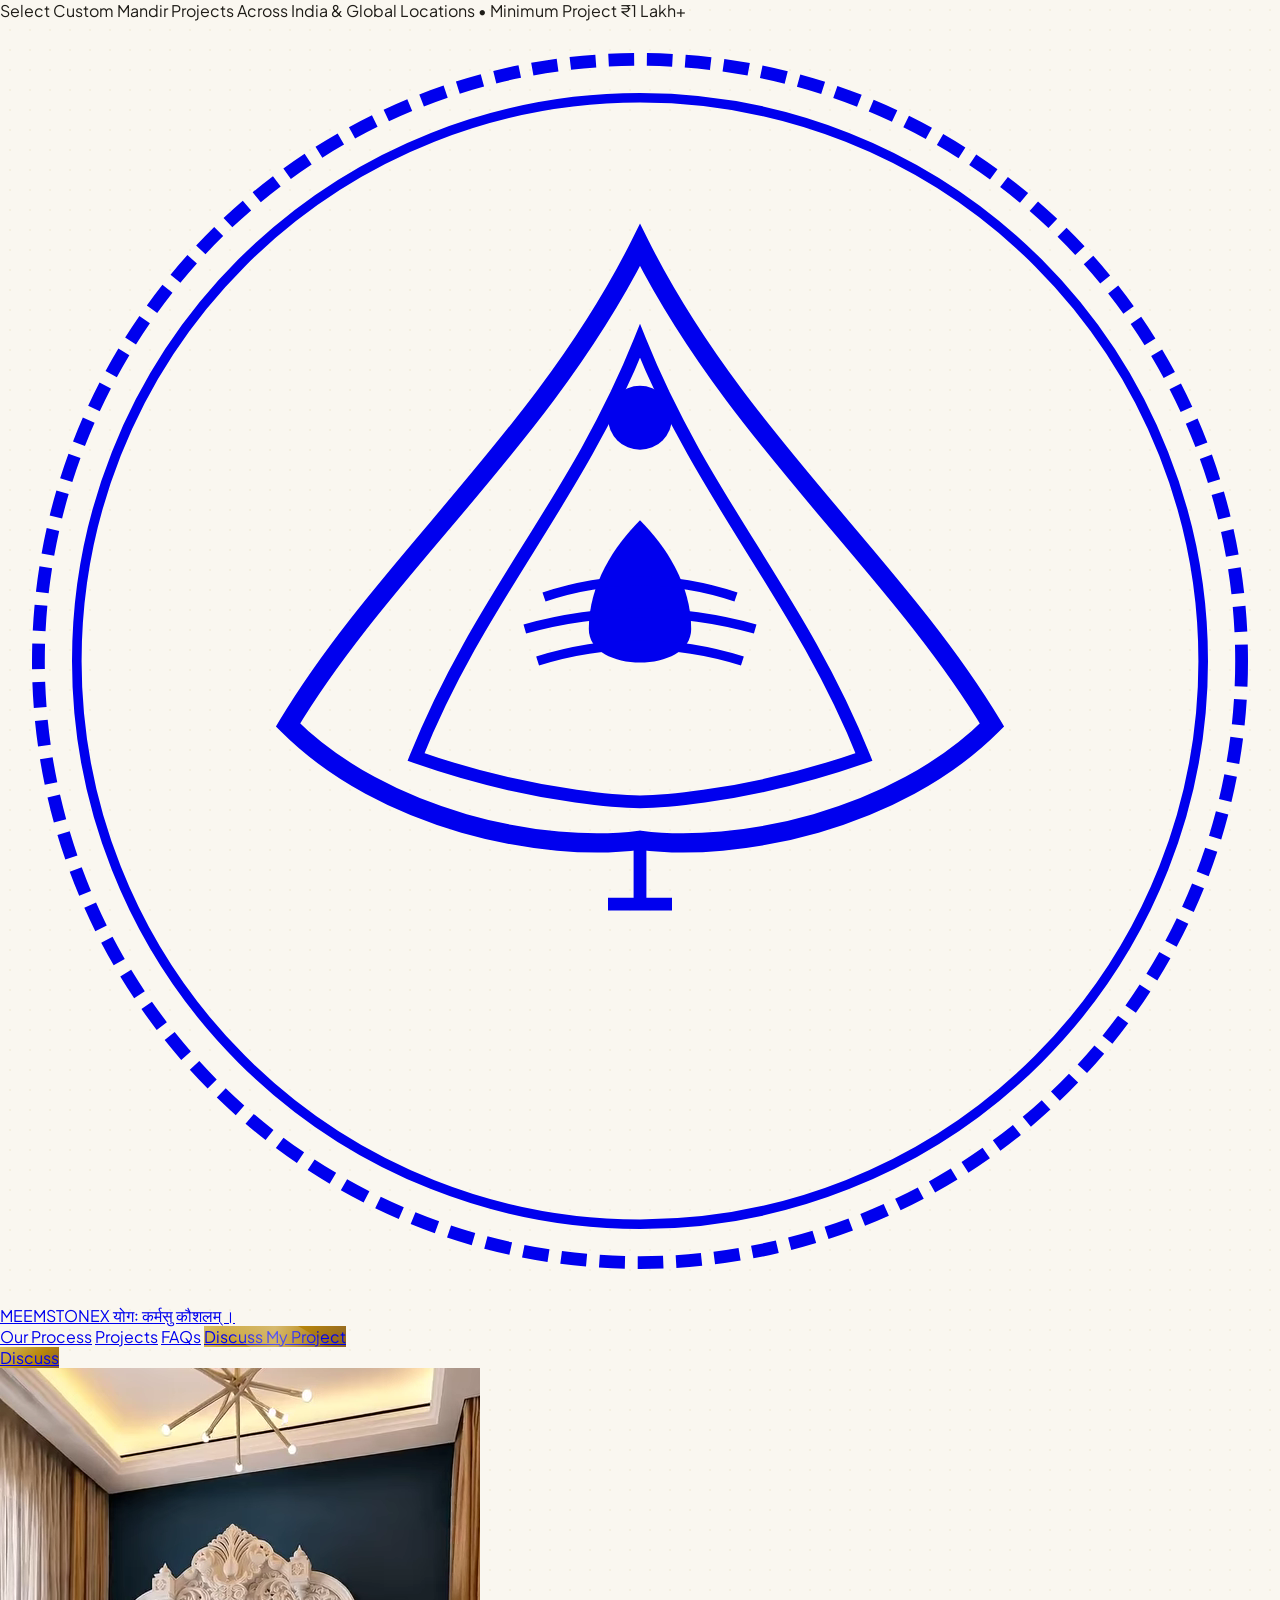
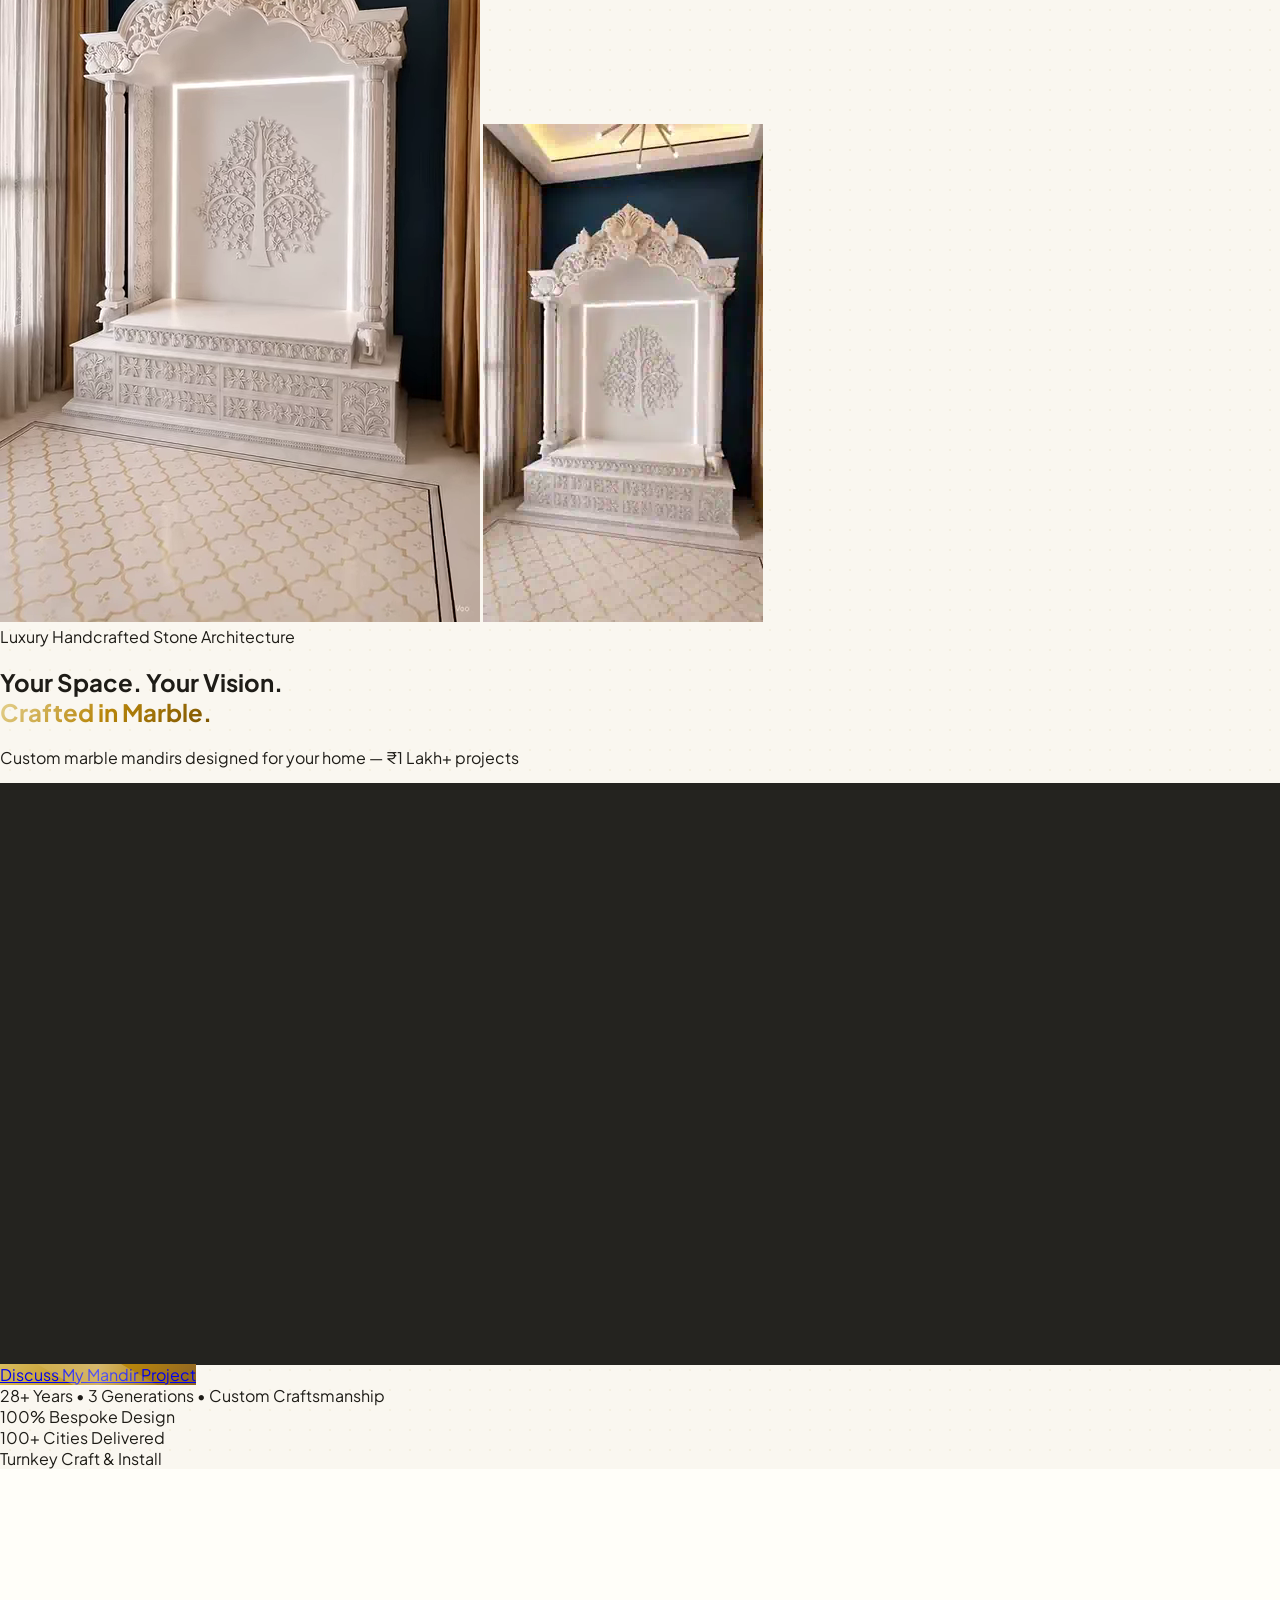
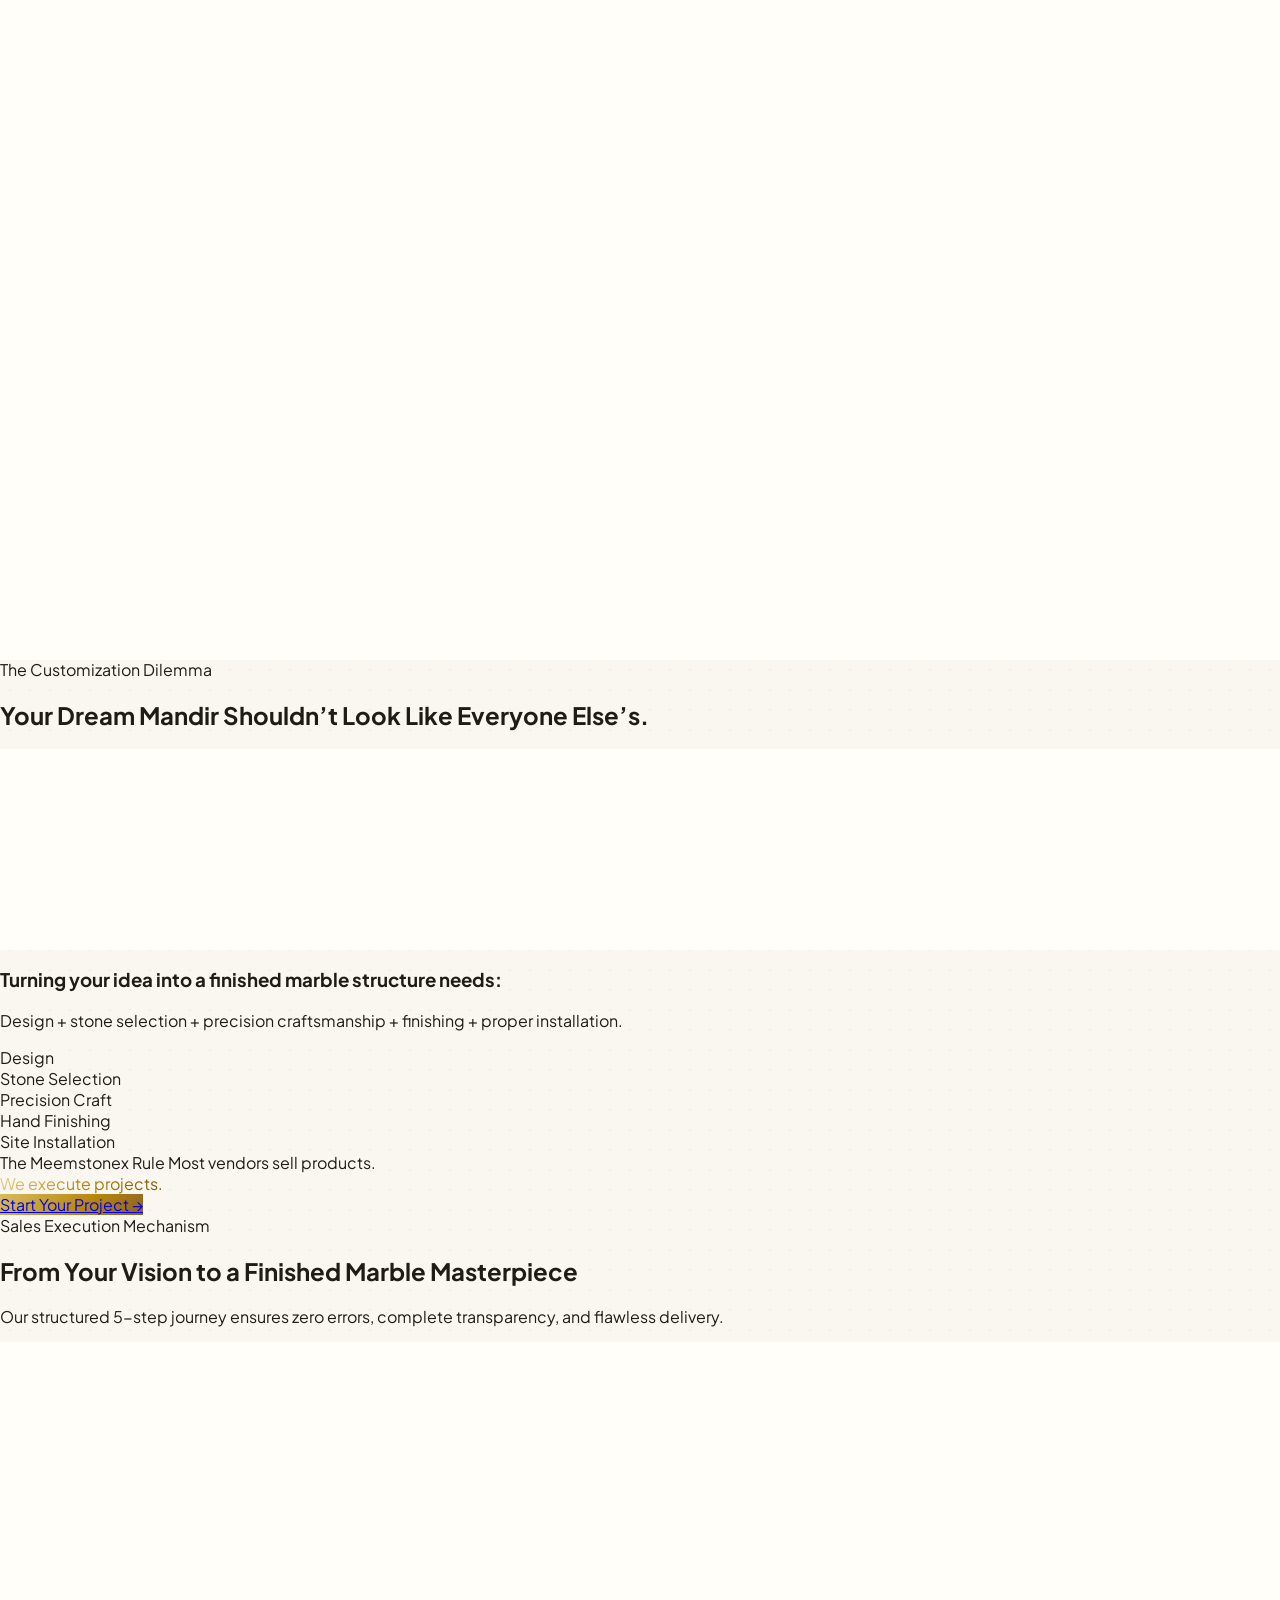
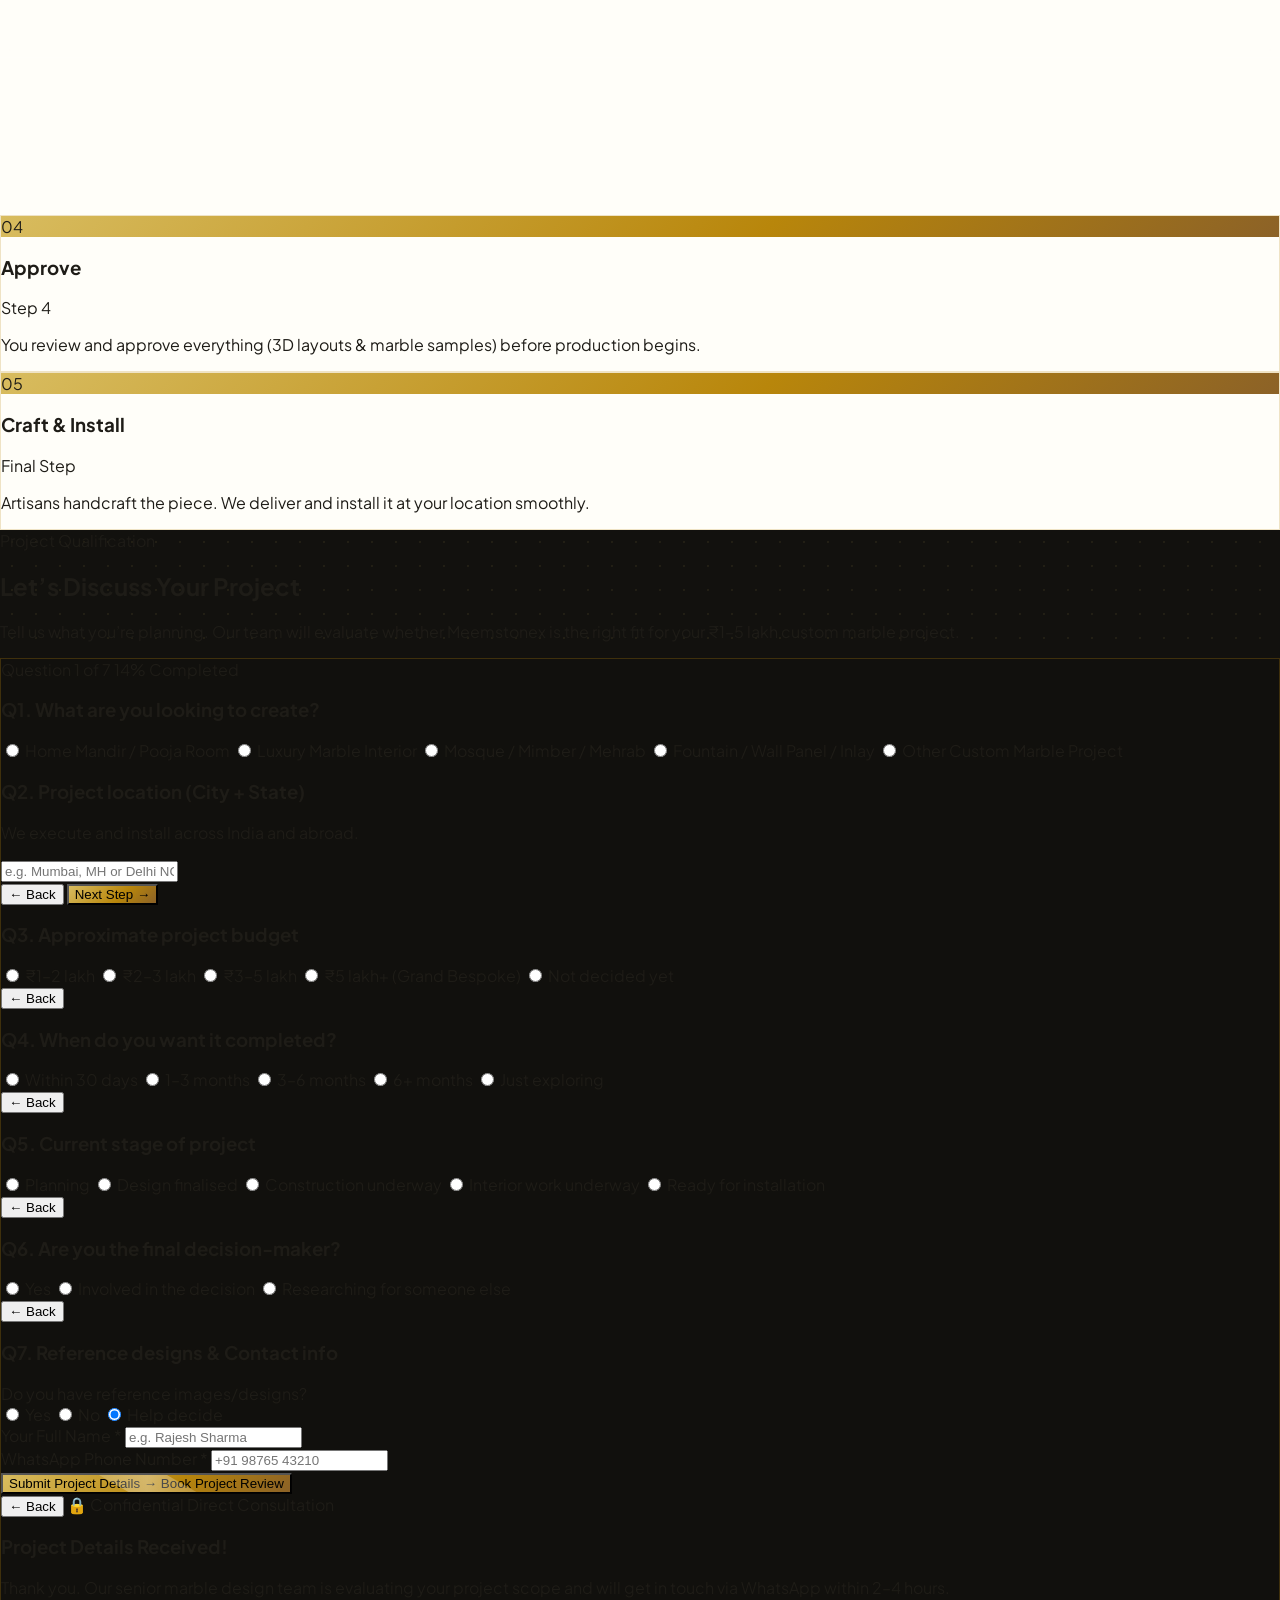
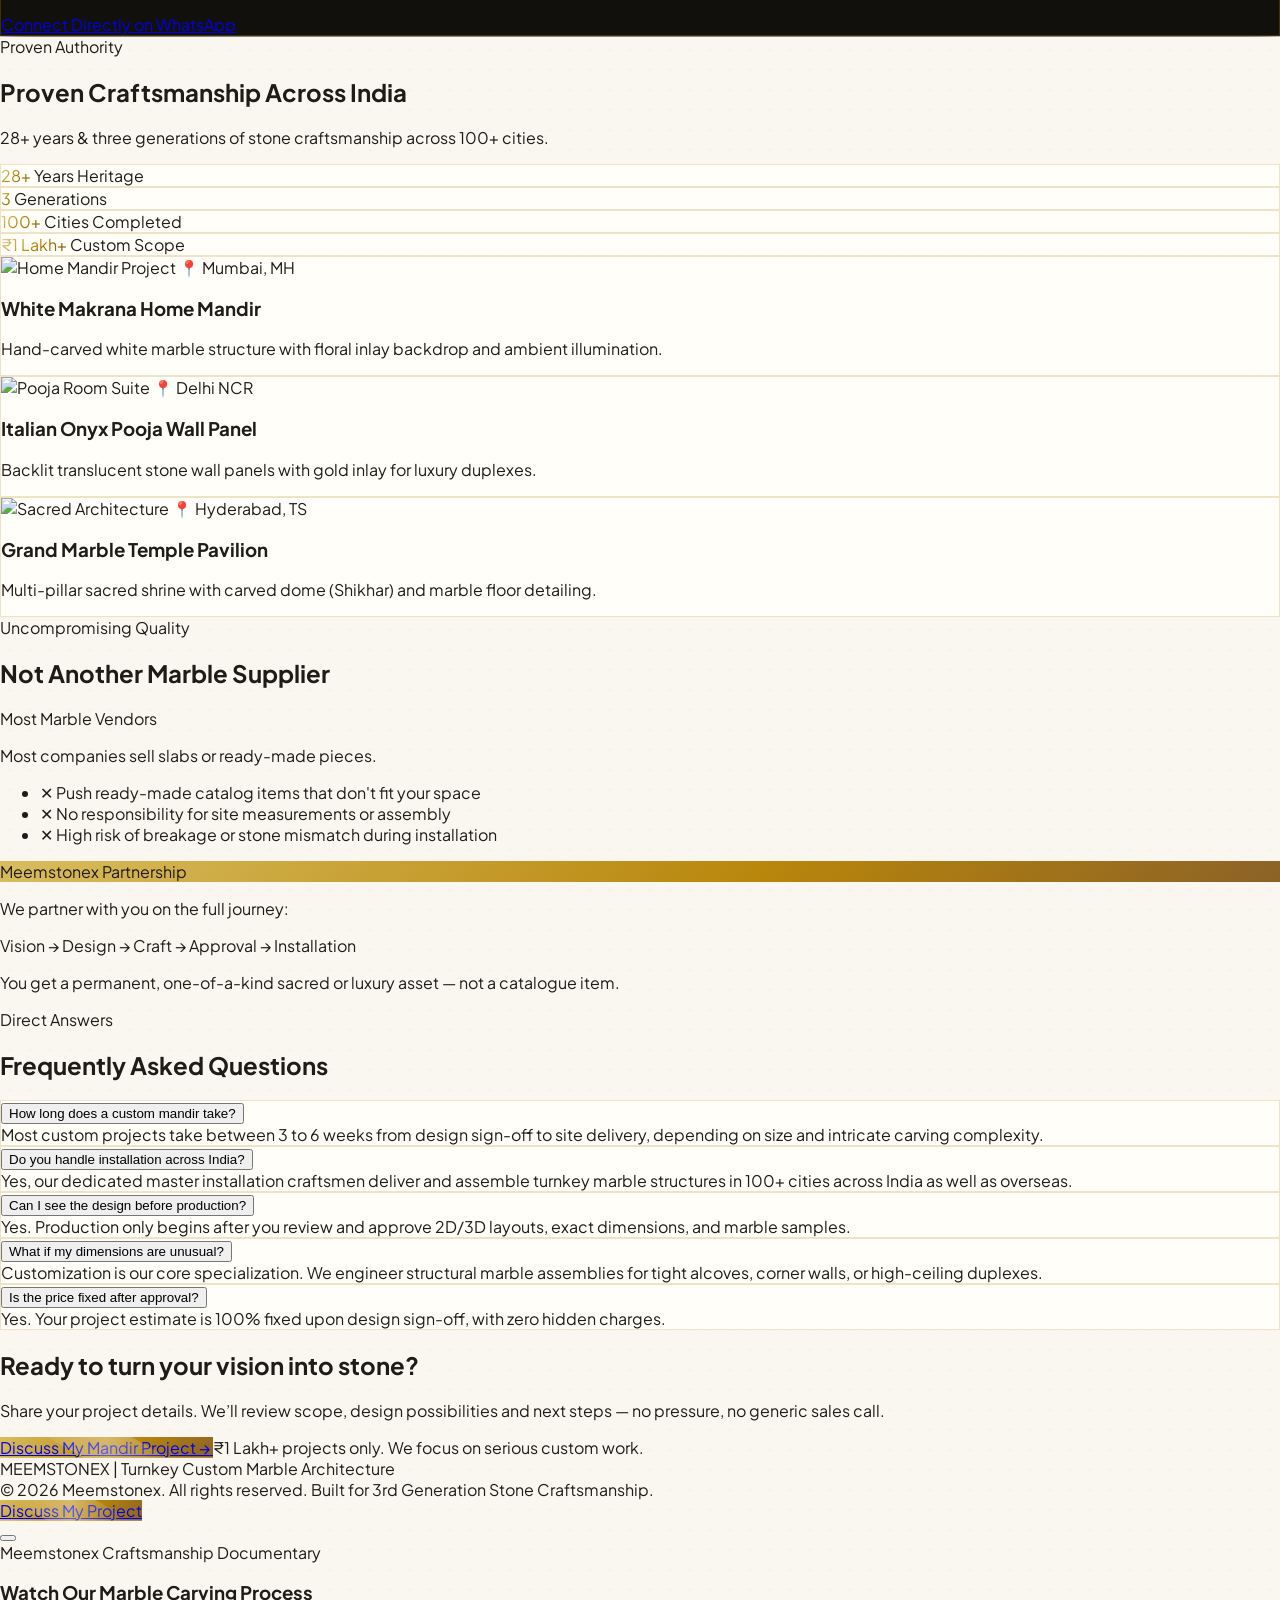
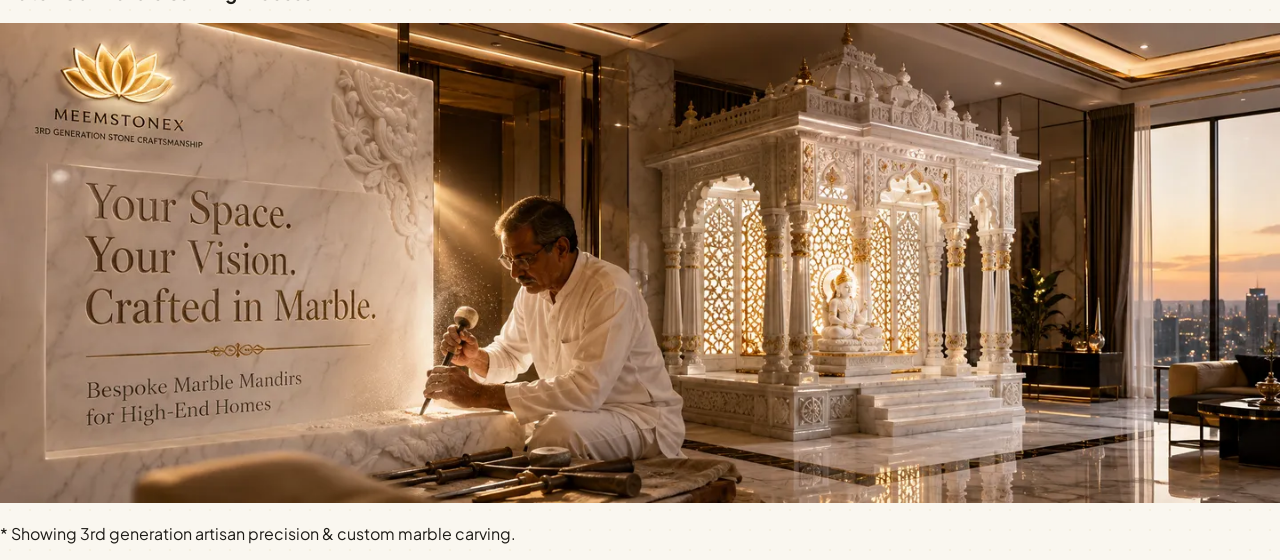
==== commit ee84b2e4: "sdf" ====
--- a/index.html
+++ b/index.html
@@ -188,11 +188,11 @@
     <!-- Root Overflow Prevention Wrapper -->
     <div class="w-full max-w-full overflow-x-hidden relative">
 
-        <!-- Top Announcement Ribbon -->
-        <div class="bg-obsidian-950 text-gold-200 py-1.5 px-3 text-center text-[10px] sm:text-xs font-medium tracking-wide border-b border-gold-500/20 flex justify-center items-center gap-1.5 sm:gap-2 w-full max-w-full overflow-hidden min-w-0">
+        <!-- Top Announcement Ribbon (Desktop Only to prevent Mobile Header Overlap) -->
+        <div class="hidden md:flex bg-obsidian-950 text-gold-200 py-1.5 px-3 text-center text-xs font-medium tracking-wide border-b border-gold-500/20 justify-center items-center gap-2 w-full max-w-full overflow-hidden min-w-0">
             <span class="inline-block w-2 h-2 rounded-full bg-gold-400 animate-ping shrink-0"></span>
-            <span class="truncate min-w-0 flex-1 sm:flex-initial">Select Custom Mandir Projects Across India & Global Locations</span>
-            <span class="hidden md:inline text-gold-400 font-bold shrink-0">• Minimum Project ₹1 Lakh+</span>
+            <span class="truncate min-w-0">Select Custom Mandir Projects Across India & Global Locations</span>
+            <span class="text-gold-400 font-bold shrink-0">• Minimum Project ₹1 Lakh+</span>
         </div>
 
         <!-- Main Header (Transparent Overlay on Mobile, Sticky Cream Header on Desktop) -->
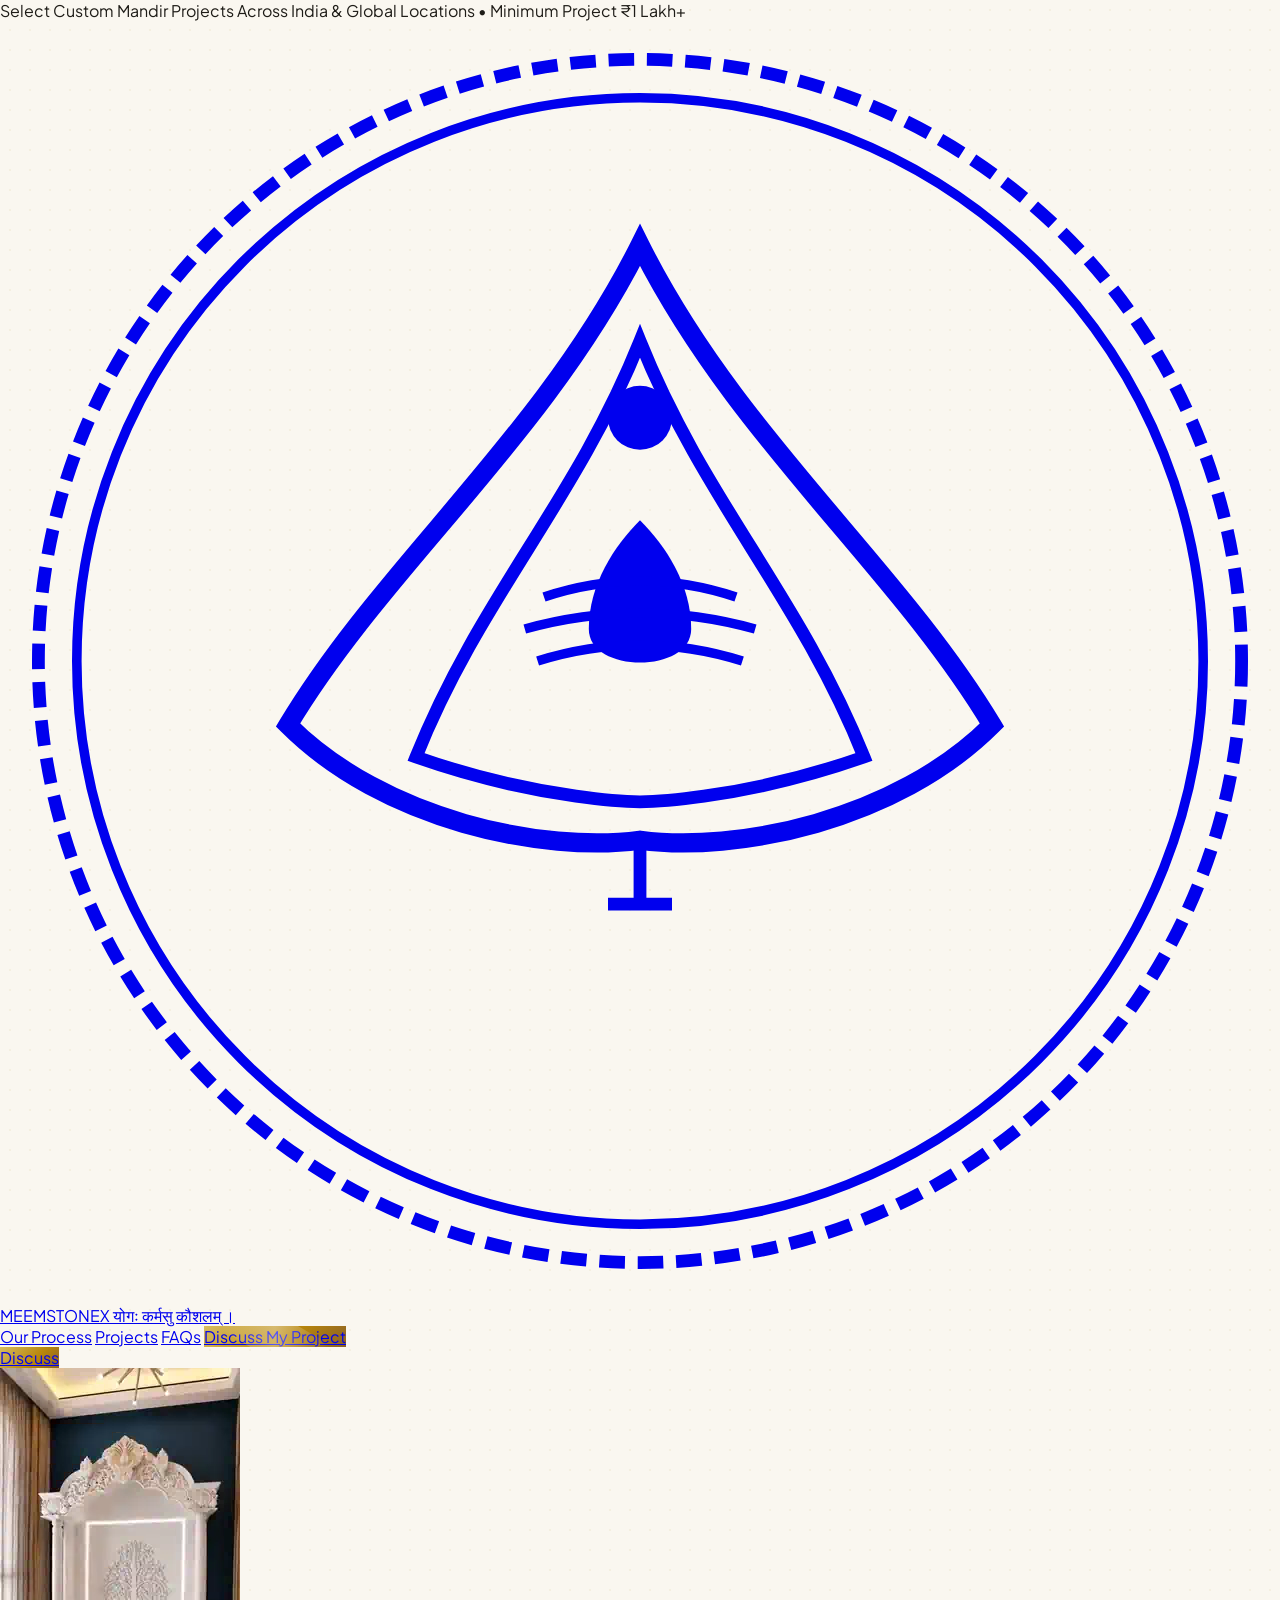
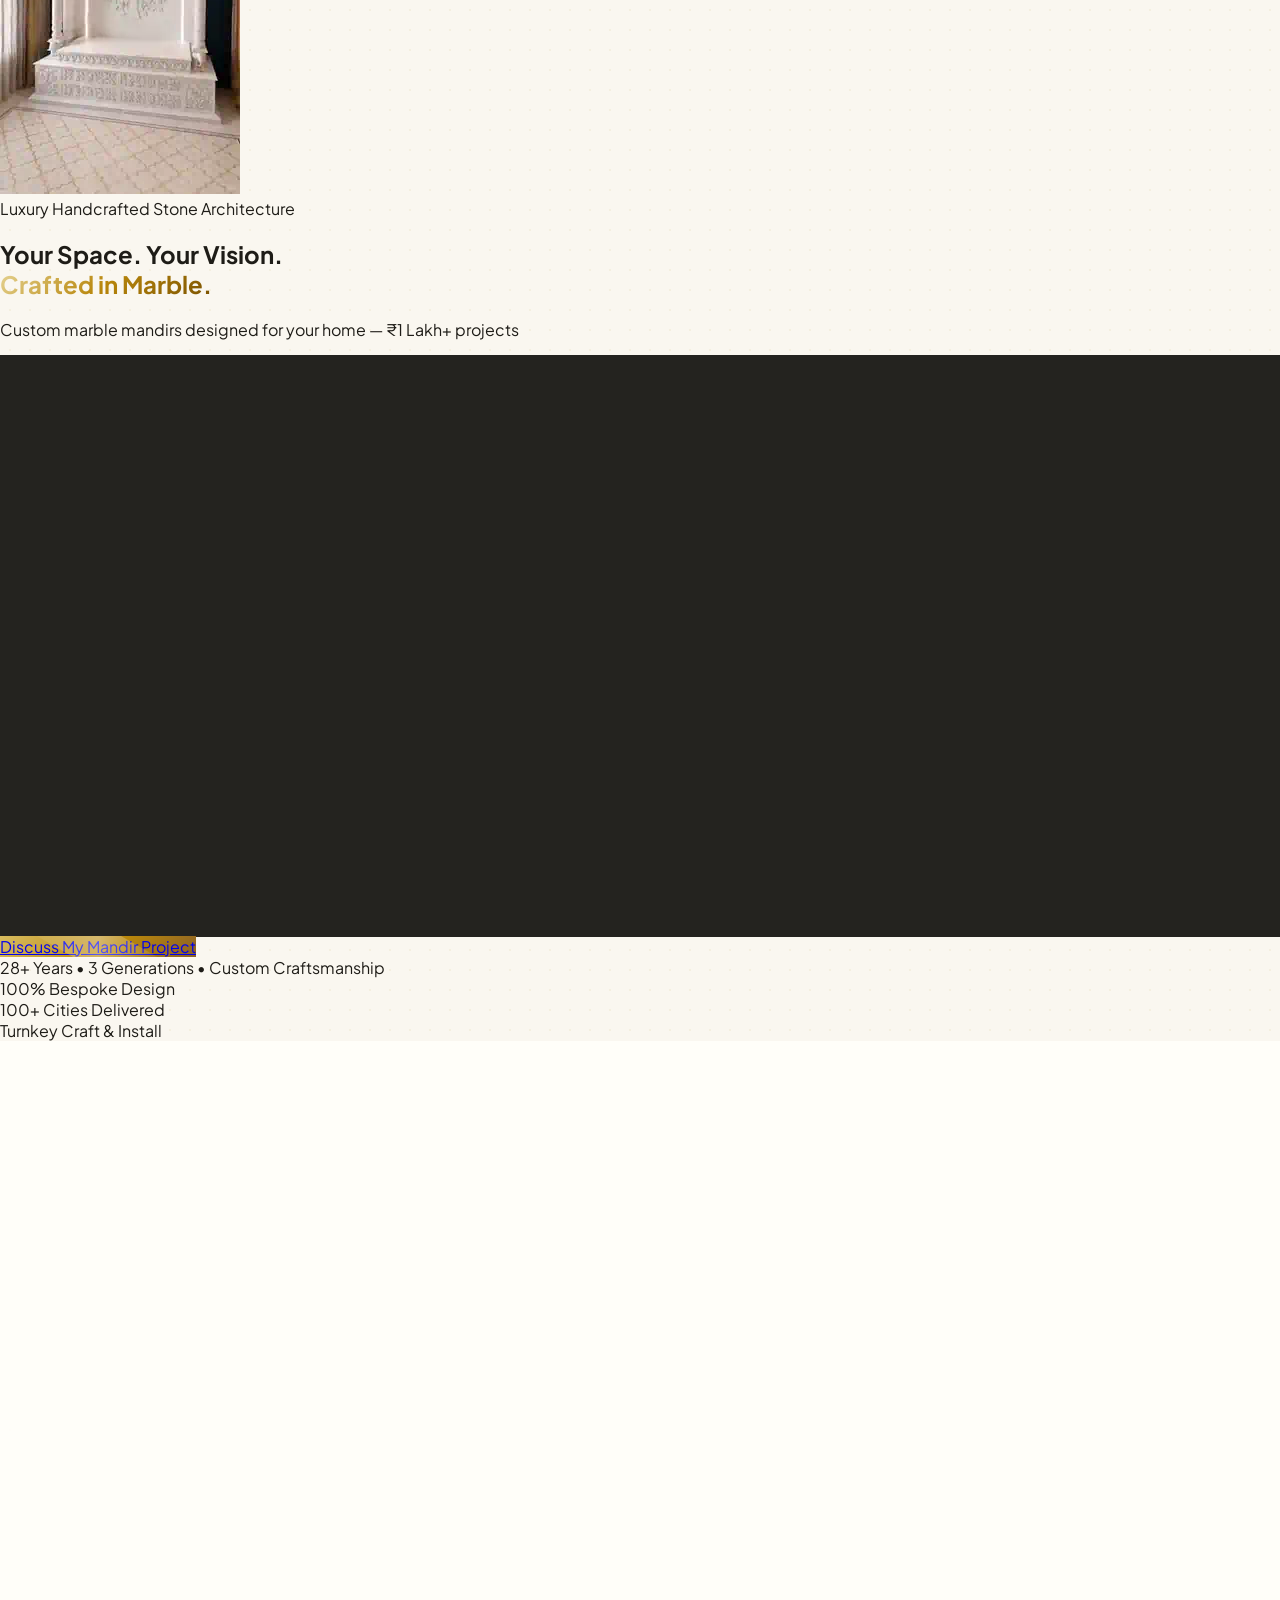
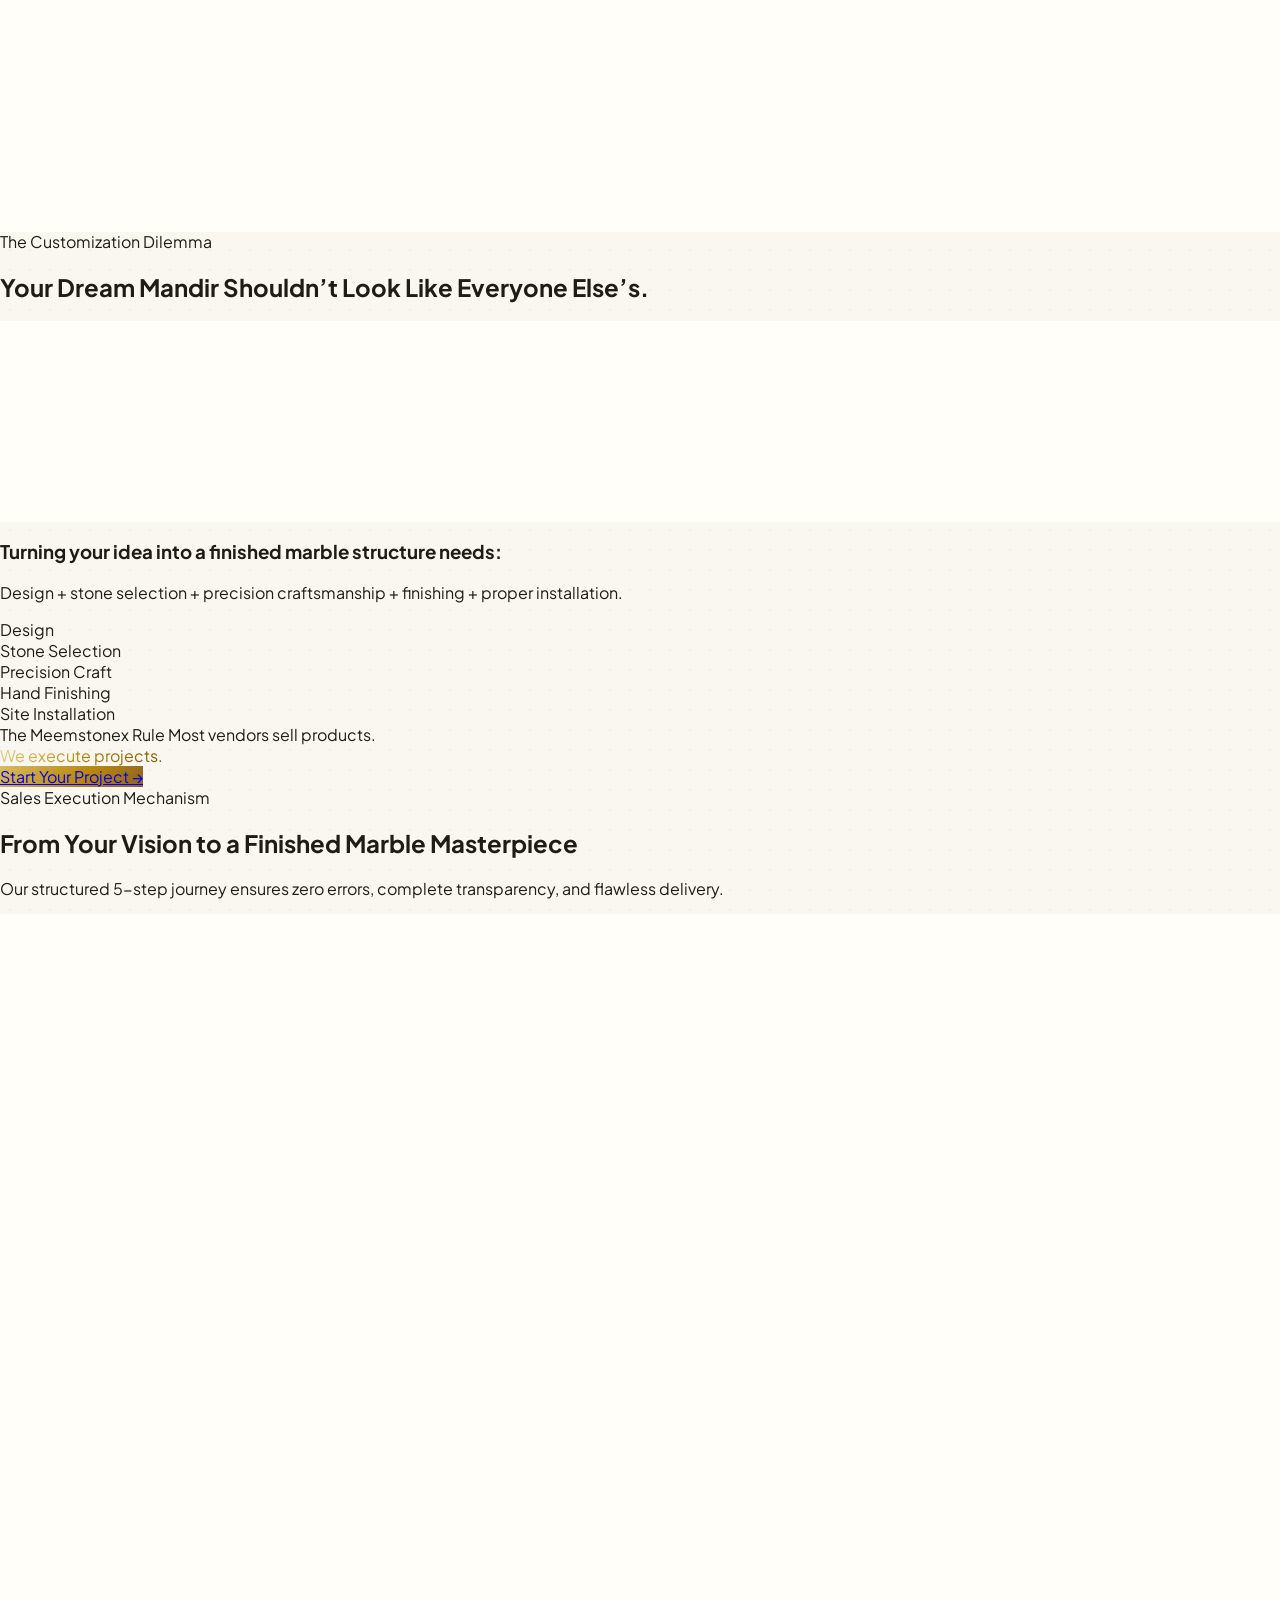
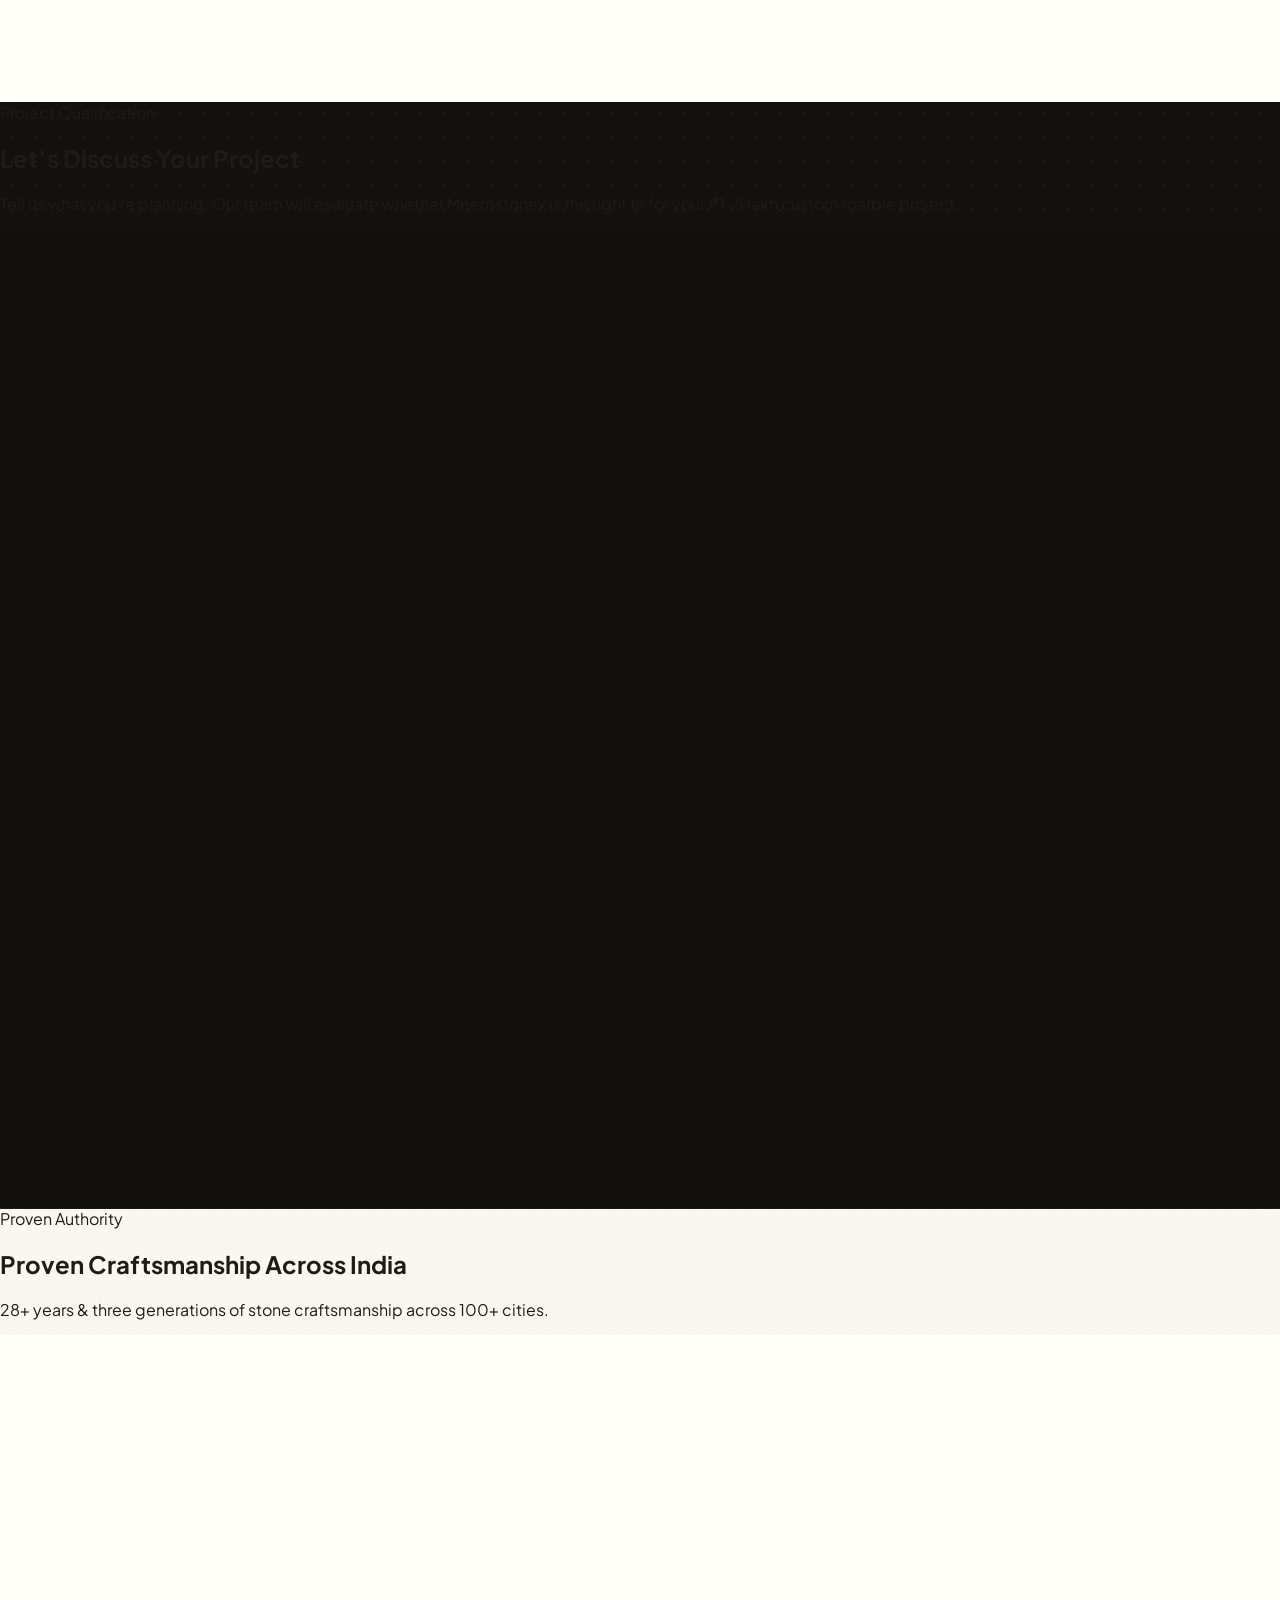
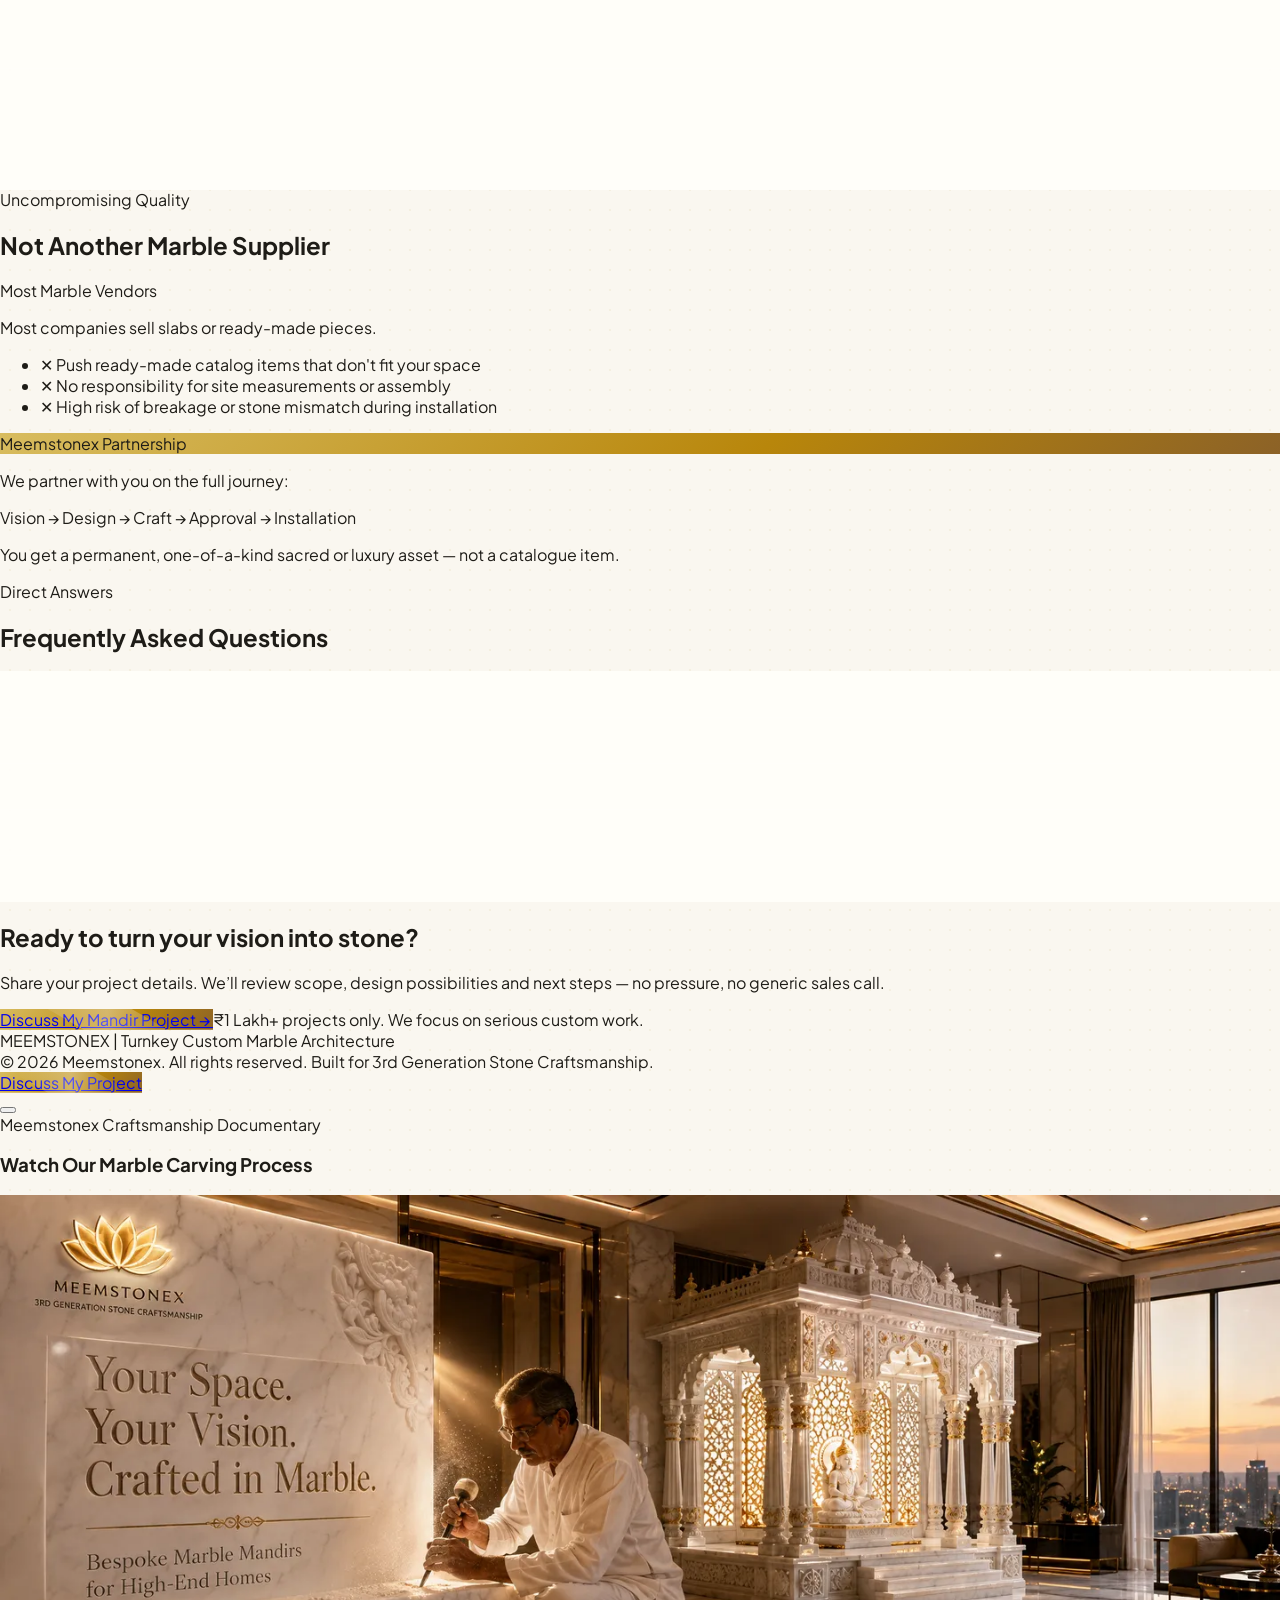
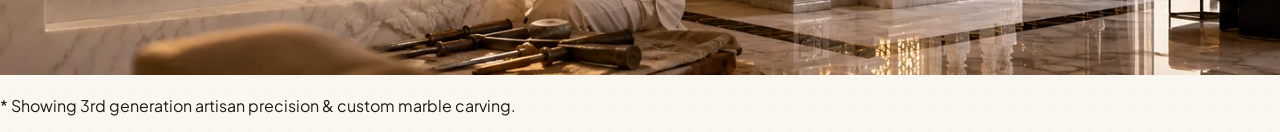
==== commit a37a7384: "sdf" ====
--- a/index.html
+++ b/index.html
@@ -247,16 +247,8 @@
     <!-- HERO SECTION (FULL MOBILE SCREEN EDGE-TO-EDGE VIDEO - TRANSPARENT HEADER) -->
     <section id="heroSection" class="relative min-h-[100dvh] md:min-h-0 pt-20 pb-8 sm:py-10 lg:py-16 overflow-hidden w-full max-w-full bg-obsidian-950 md:bg-transparent flex flex-col justify-center" style="contain: layout paint; isolation: isolate;">
         
-        <!-- Mobile Background Video (Full Edge-to-Edge Cover Without Left/Right Black Bars) -->
-        <video id="mobileHeroVideo" autoplay loop muted playsinline preload="auto" poster="thumbnail.webp" 
-               class="md:hidden absolute inset-0 w-full h-full object-cover z-0 pointer-events-none opacity-85" 
-               style="transform: translateZ(0); will-change: transform;">
-            <source src="hero.mp4" type="video/mp4">
-            <source src="hero.webm" type="video/webm">
-        </video>
-
-        <!-- Zero-Lag Animated WebP Fallback Engine for Budget Android Devices -->
-        <img id="mobileHeroAnimWebp" src="hero_anim_fast.webp" alt="Background Animation" class="md:hidden absolute inset-0 w-full h-full object-cover z-0 pointer-events-none opacity-85 hidden">
+        <!-- Mobile Background Video Engine (Ultra-Smooth Animated WebP GPU Texture - 0% CPU Decode Lag on Budget Androids) -->
+        <img id="mobileHeroAnimWebp" src="hero_mobile_smooth.webp" alt="Meemstonex Craftsmanship Background" class="md:hidden absolute inset-0 w-full h-full object-cover z-0 pointer-events-none opacity-85">
 
         <!-- Dark Contrast Overlay for Text Legibility -->
         <div class="md:hidden absolute inset-0 bg-gradient-to-b from-obsidian-950/80 via-obsidian-950/55 to-obsidian-950/95 z-0 pointer-events-none"></div>
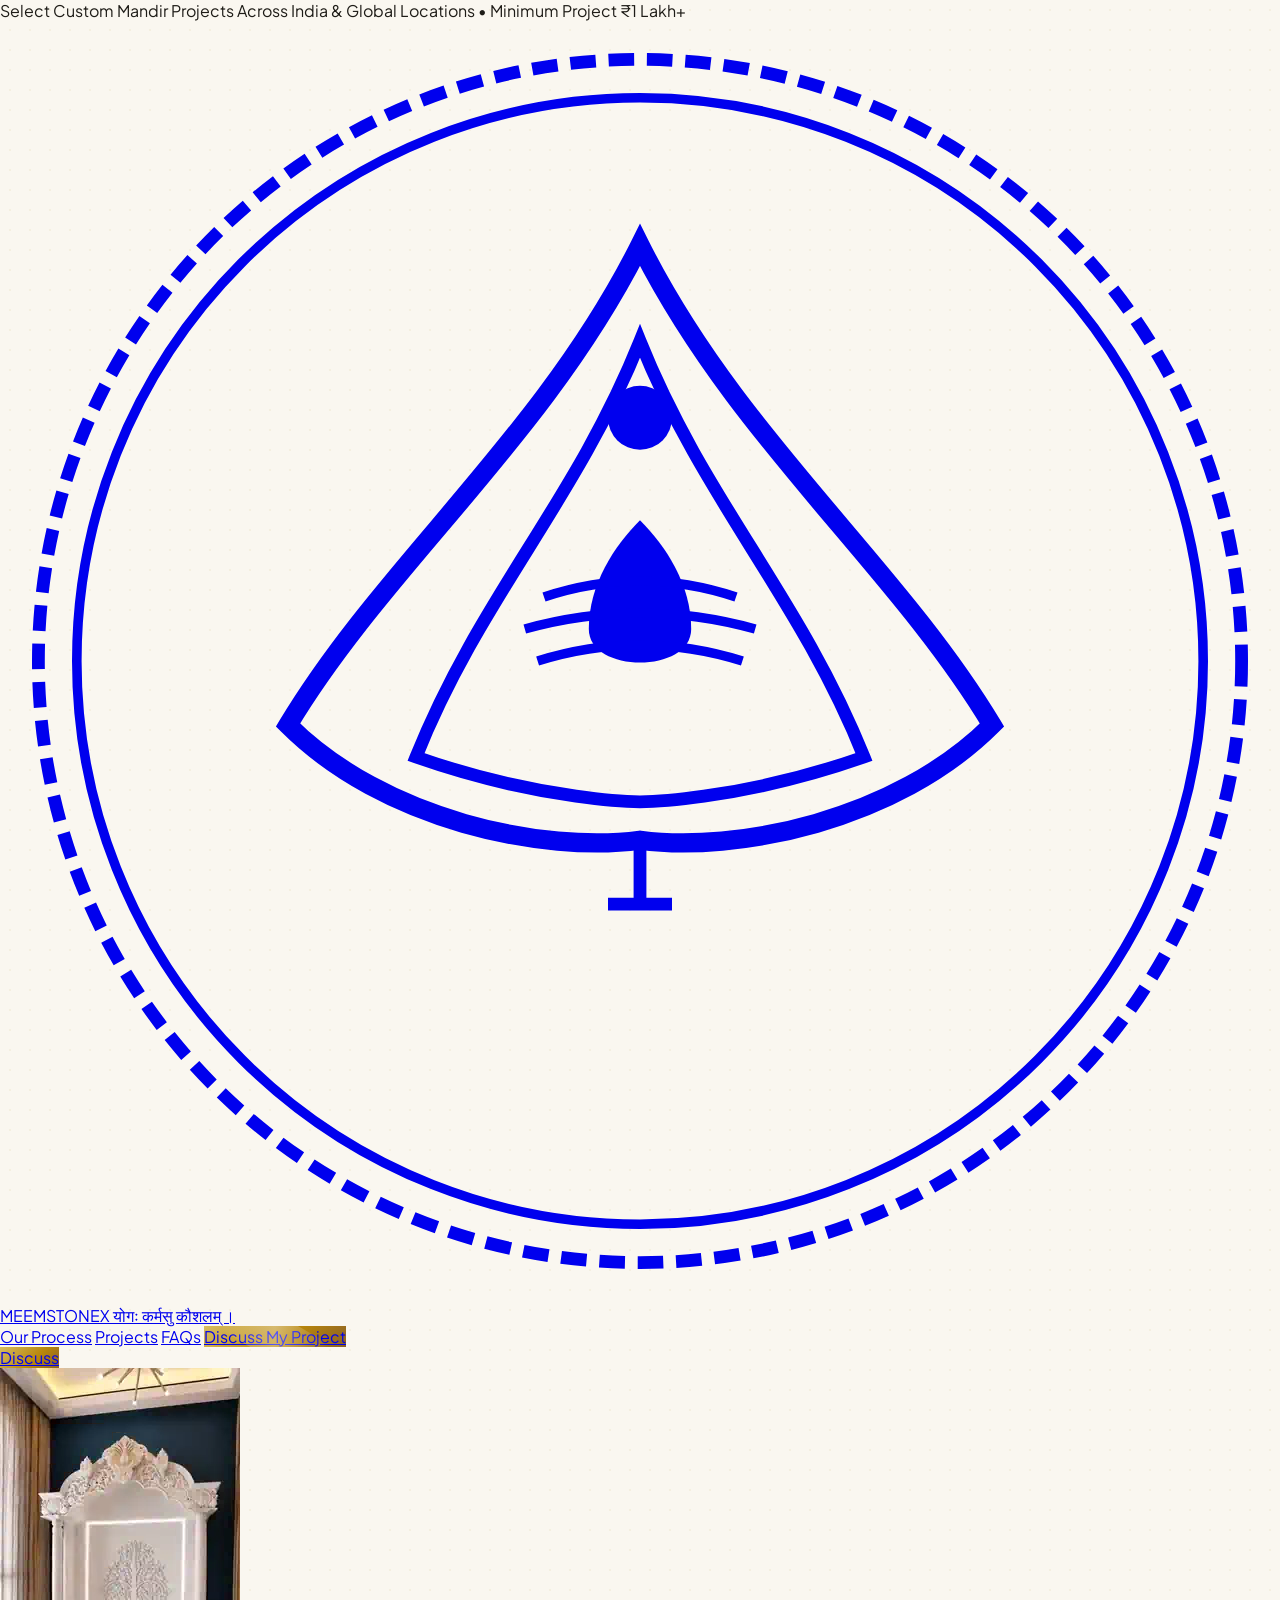
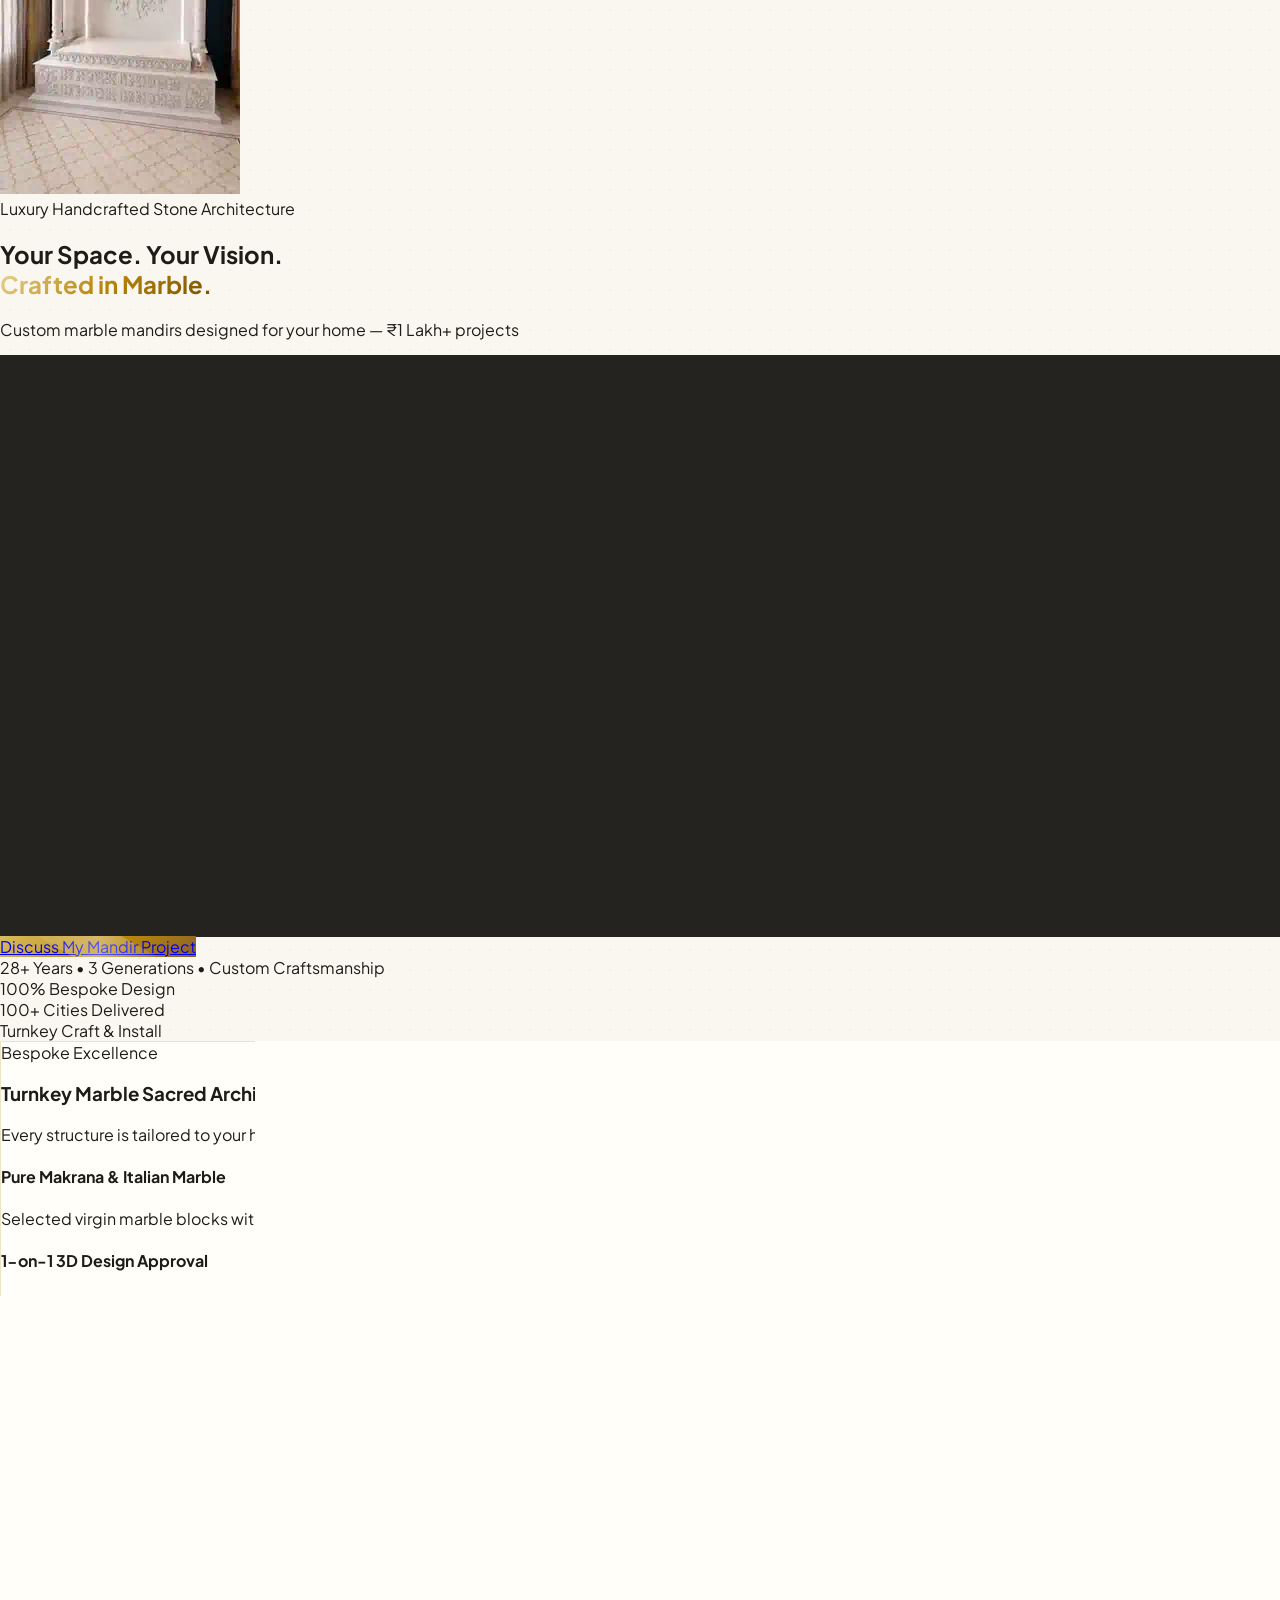
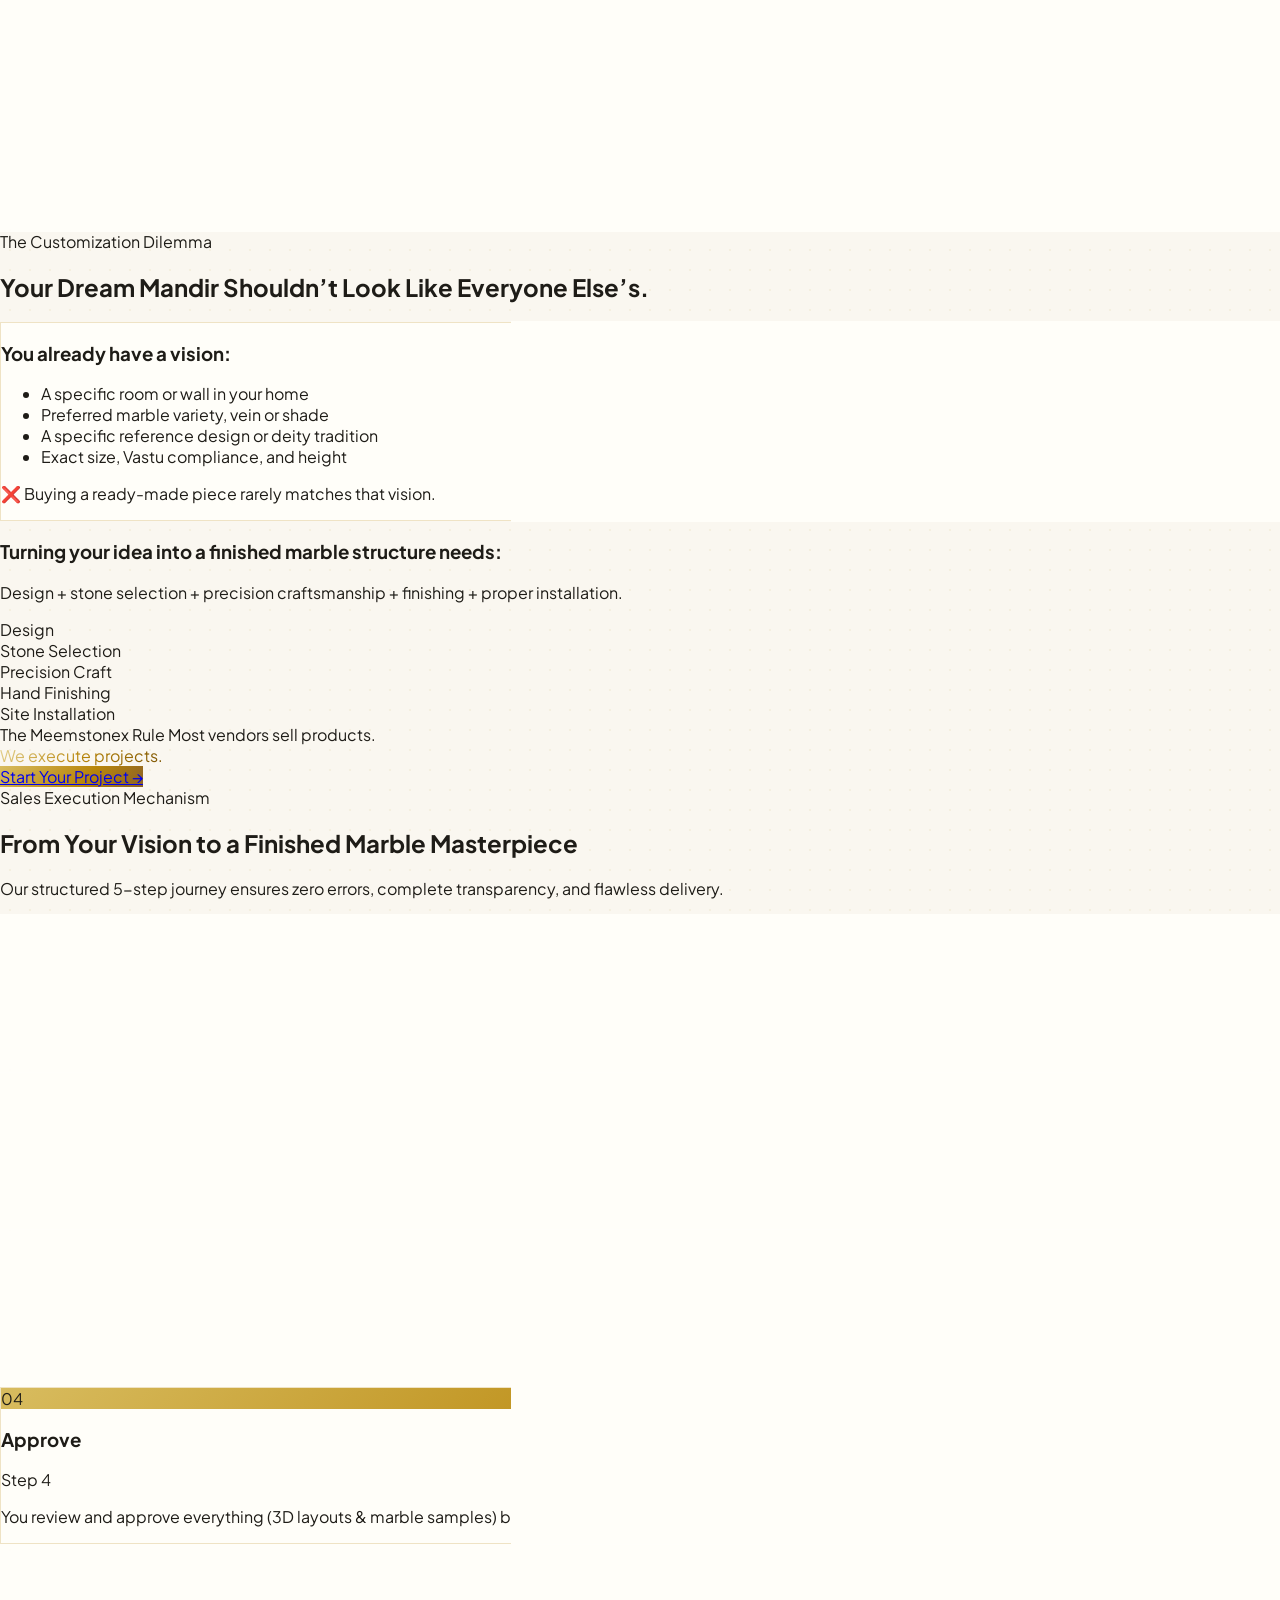
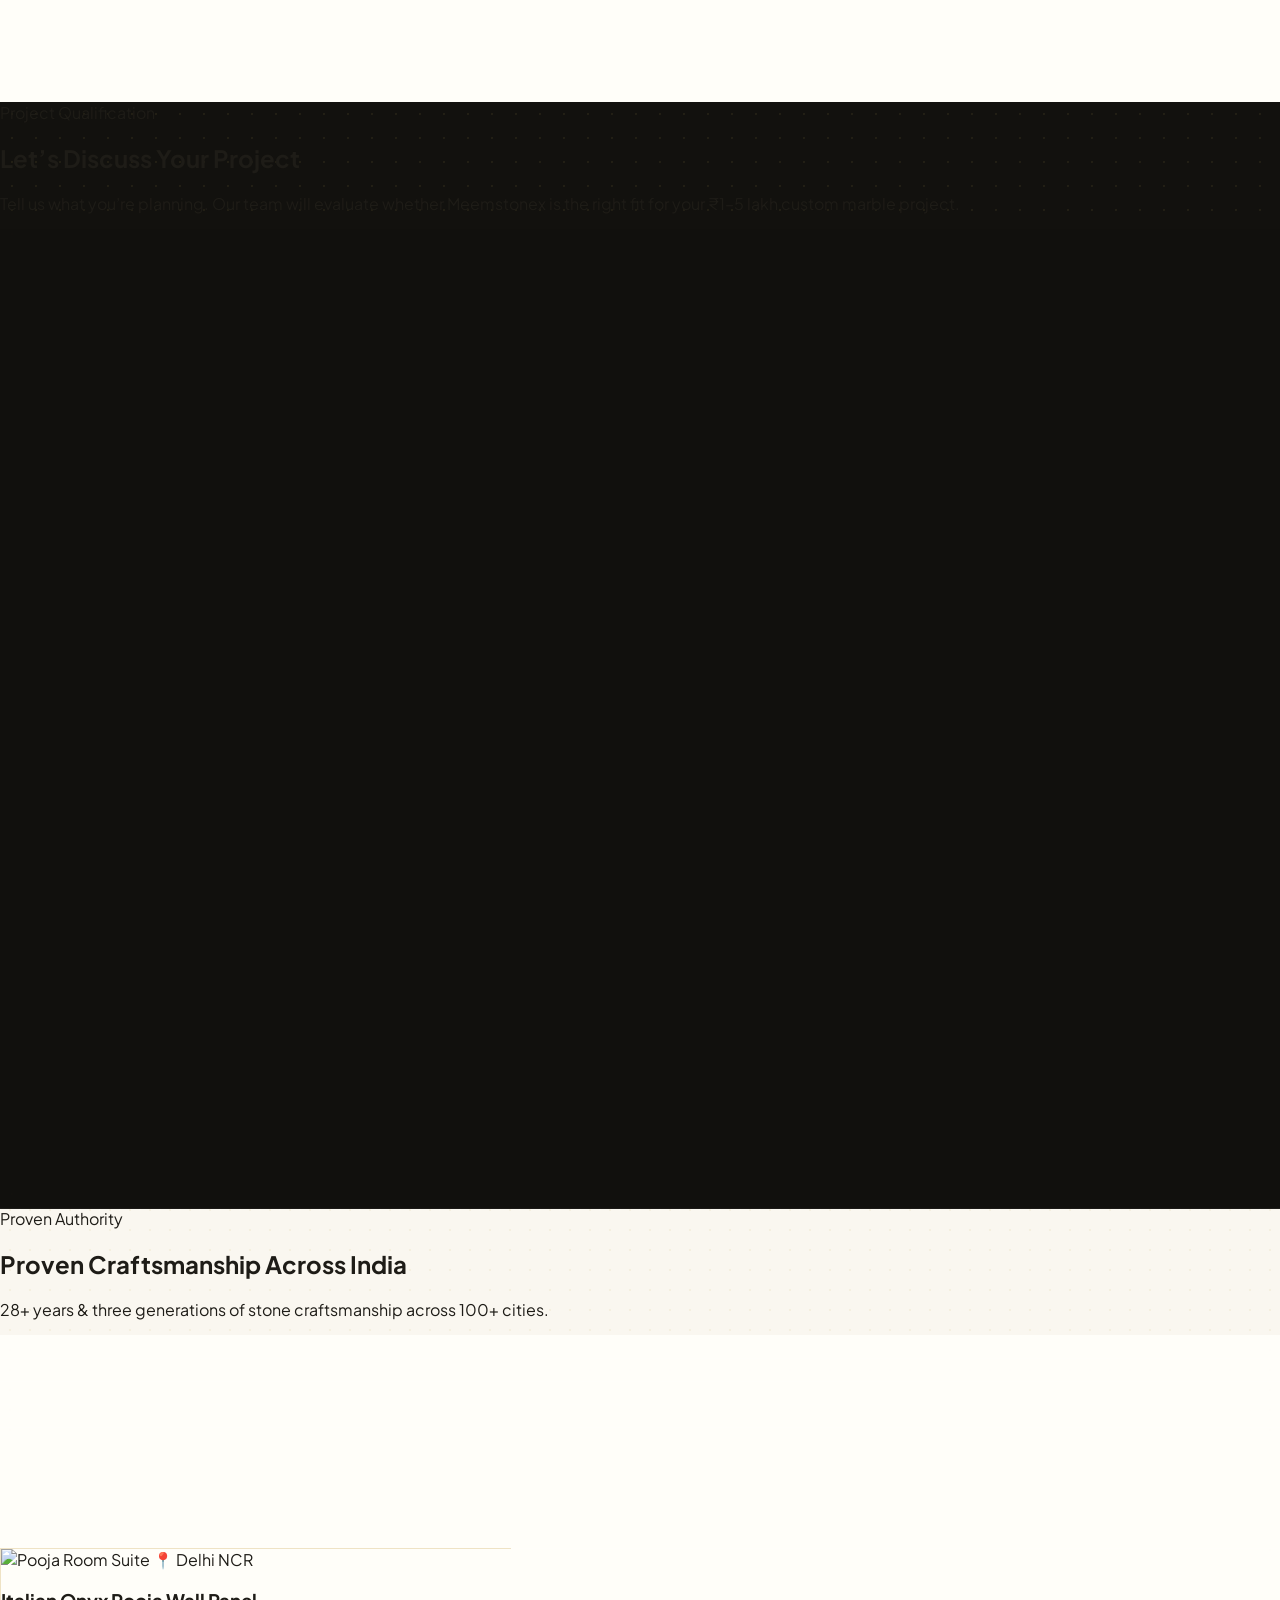
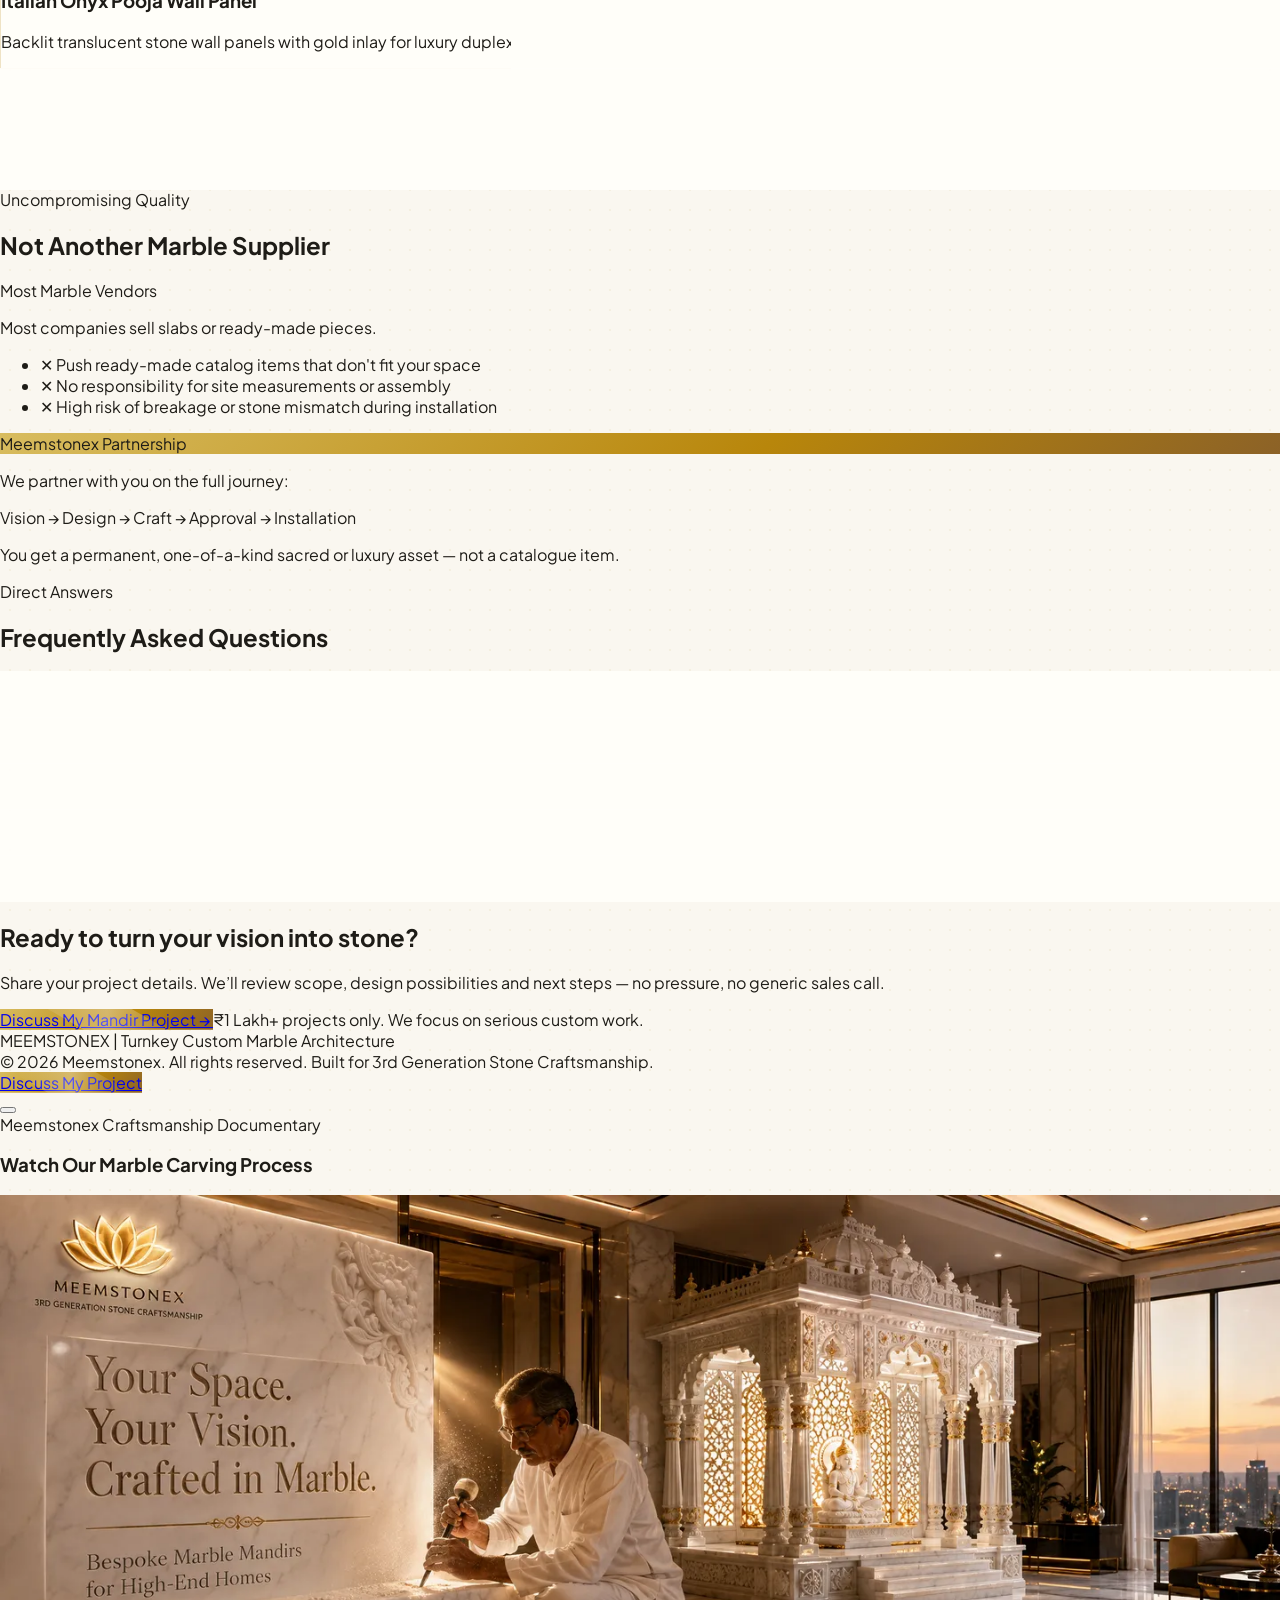
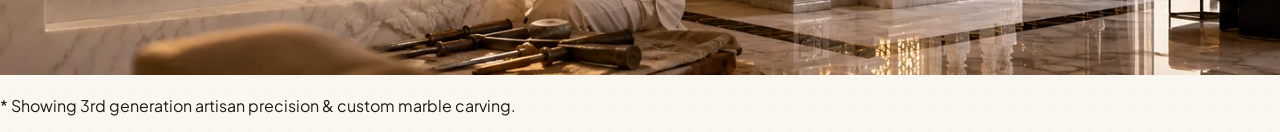
==== commit 7185a928: "sdf" ====
--- a/index.html
+++ b/index.html
@@ -188,64 +188,68 @@
     <!-- Root Overflow Prevention Wrapper -->
     <div class="w-full max-w-full overflow-x-hidden relative">
 
-        <!-- Top Announcement Ribbon (Desktop Only to prevent Mobile Header Overlap) -->
-        <div class="hidden md:flex bg-obsidian-950 text-gold-200 py-1.5 px-3 text-center text-xs font-medium tracking-wide border-b border-gold-500/20 justify-center items-center gap-2 w-full max-w-full overflow-hidden min-w-0">
-            <span class="inline-block w-2 h-2 rounded-full bg-gold-400 animate-ping shrink-0"></span>
-            <span class="truncate min-w-0">Select Custom Mandir Projects Across India & Global Locations</span>
-            <span class="text-gold-400 font-bold shrink-0">• Minimum Project ₹1 Lakh+</span>
-        </div>
-
-        <!-- Main Header (Transparent Overlay on Mobile, Sticky Cream Header on Desktop) -->
-        <header class="absolute top-0 left-0 right-0 z-40 bg-transparent md:sticky md:top-0 md:bg-cream-50/95 md:backdrop-blur-md border-b border-white/10 md:border-gold-500/20 transition-all duration-300 w-full max-w-full overflow-hidden">
-            <div class="max-w-7xl mx-auto px-3 sm:px-6 lg:px-8 h-16 sm:h-20 flex items-center justify-between gap-2 min-w-0">
-                
-                <!-- Brand Logo & Sanskrit Mantra -->
-                <a href="#" class="flex items-center gap-2 sm:gap-3 group min-w-0 flex-1 sm:flex-initial">
-                    <div class="w-9 h-9 sm:w-12 sm:h-12 rounded-full border-2 border-gold-500/40 p-0.5 bg-obsidian-900/60 md:bg-cream-50 flex items-center justify-center shadow-md group-hover:border-gold-500 transition-colors shrink-0">
-                        <!-- Brand Lotus Logo matching user design -->
-                        <svg viewBox="0 0 200 200" class="w-full h-full text-gold-500 fill-current">
-                            <circle cx="100" cy="100" r="94" fill="none" stroke="currentColor" stroke-width="2" stroke-dasharray="4 2"/>
-                            <circle cx="100" cy="100" r="88" fill="none" stroke="currentColor" stroke-width="1.5"/>
-                            <!-- Inner Lotus Motif -->
-                            <path d="M100 35 C115 65 140 85 155 110 C140 125 115 130 100 128 C85 130 60 125 45 110 C60 85 85 65 100 35 Z" fill="none" stroke="currentColor" stroke-width="3"/>
-                            <path d="M100 50 C110 75 125 90 135 115 C115 122 100 122 100 122 C100 122 85 122 65 115 C75 90 90 75 100 50 Z" fill="none" stroke="currentColor" stroke-width="2"/>
-                            <path d="M100 128 L100 138 M95 138 L105 138" stroke="currentColor" stroke-width="2"/>
-                            <!-- Deity Silhouette center -->
-                            <circle cx="100" cy="62" r="5" fill="currentColor"/>
-                            <path d="M100 78 C96 82 92 88 92 95 C92 102 108 102 108 95 C108 88 104 82 100 78 Z" fill="currentColor"/>
-                            <path d="M85 90 Q100 85 115 90 M82 95 Q100 90 118 95 M84 100 Q100 95 116 100" stroke="currentColor" stroke-width="1.5" fill="none"/>
-                        </svg>
-                    </div>
-                    <div class="flex flex-col min-w-0">
-                        <span class="font-serif text-base sm:text-2xl font-black tracking-wider sm:tracking-widest text-cream-50 md:text-obsidian-950 leading-none truncate">MEEMSTONEX</span>
-                        <span class="font-devanagari text-[8px] sm:text-xs text-gold-400 md:text-gold-600 font-bold tracking-normal sm:tracking-wider mt-0.5 truncate">योगः कर्मसु कौशलम् ।</span>
-                    </div>
-                </a>
-
-                <!-- Desktop Nav Items -->
-                <div class="hidden md:flex items-center gap-6 shrink-0">
-                    <a href="#process" class="text-sm font-semibold text-obsidian-800 hover:text-gold-600 transition-colors">Our Process</a>
-                    <a href="#gallery" class="text-sm font-semibold text-obsidian-800 hover:text-gold-600 transition-colors">Projects</a>
-                    <a href="#faq" class="text-sm font-semibold text-obsidian-800 hover:text-gold-600 transition-colors">FAQs</a>
+        <!-- Header (Transparent Overlay over Hero Video on Mobile, Sticky Cream Header on Desktop) -->
+        <header class="absolute top-0 left-0 right-0 z-40 bg-transparent md:sticky md:top-0 md:bg-cream-50/95 md:backdrop-blur-md transition-all duration-300 w-full max-w-full overflow-hidden">
+            
+            <!-- Top Announcement Ribbon (Kept at top on Mobile & Desktop) -->
+            <div class="bg-obsidian-950/90 text-gold-200 py-1.5 px-3 text-center text-[10px] sm:text-xs font-medium tracking-wide border-b border-gold-500/20 flex justify-center items-center gap-1.5 sm:gap-2 w-full max-w-full overflow-hidden min-w-0">
+                <span class="inline-block w-2 h-2 rounded-full bg-gold-400 animate-ping shrink-0"></span>
+                <span class="truncate min-w-0 flex-1 sm:flex-initial">Select Custom Mandir Projects Across India & Global Locations</span>
+                <span class="hidden md:inline text-gold-400 font-bold shrink-0">• Minimum Project ₹1 Lakh+</span>
+            </div>
+
+            <!-- Main Header Bar (100% Transparent on Mobile so Video Shows Through) -->
+            <div class="bg-transparent md:bg-cream-50/95 border-b border-white/10 md:border-gold-500/20 transition-all duration-300 w-full max-w-full overflow-hidden">
+                <div class="max-w-7xl mx-auto px-3 sm:px-6 lg:px-8 h-14 sm:h-20 flex items-center justify-between gap-2 min-w-0">
                     
-                    <a href="#survey" class="gold-gradient-bg shimmer-btn text-cream-50 px-5 py-2.5 rounded-full font-bold text-sm shadow-gold-glow hover:shadow-gold-lg transition-all transform hover:-translate-y-0.5 flex items-center gap-2">
-                        <span>Discuss My Project</span>
-                        <i data-lucide="arrow-right" class="w-4 h-4"></i>
+                    <!-- Brand Logo & Sanskrit Mantra -->
+                    <a href="#" class="flex items-center gap-2 sm:gap-3 group min-w-0 flex-1 sm:flex-initial">
+                        <div class="w-8 h-8 sm:w-12 sm:h-12 rounded-full border-2 border-gold-500/40 p-0.5 bg-obsidian-900/60 md:bg-cream-50 flex items-center justify-center shadow-md group-hover:border-gold-500 transition-colors shrink-0">
+                            <!-- Brand Lotus Logo matching user design -->
+                            <svg viewBox="0 0 200 200" class="w-full h-full text-gold-500 fill-current">
+                                <circle cx="100" cy="100" r="94" fill="none" stroke="currentColor" stroke-width="2" stroke-dasharray="4 2"/>
+                                <circle cx="100" cy="100" r="88" fill="none" stroke="currentColor" stroke-width="1.5"/>
+                                <!-- Inner Lotus Motif -->
+                                <path d="M100 35 C115 65 140 85 155 110 C140 125 115 130 100 128 C85 130 60 125 45 110 C60 85 85 65 100 35 Z" fill="none" stroke="currentColor" stroke-width="3"/>
+                                <path d="M100 50 C110 75 125 90 135 115 C115 122 100 122 100 122 C100 122 85 122 65 115 C75 90 90 75 100 50 Z" fill="none" stroke="currentColor" stroke-width="2"/>
+                                <path d="M100 128 L100 138 M95 138 L105 138" stroke="currentColor" stroke-width="2"/>
+                                <!-- Deity Silhouette center -->
+                                <circle cx="100" cy="62" r="5" fill="currentColor"/>
+                                <path d="M100 78 C96 82 92 88 92 95 C92 102 108 102 108 95 C108 88 104 82 100 78 Z" fill="currentColor"/>
+                                <path d="M85 90 Q100 85 115 90 M82 95 Q100 90 118 95 M84 100 Q100 95 116 100" stroke="currentColor" stroke-width="1.5" fill="none"/>
+                            </svg>
+                        </div>
+                        <div class="flex flex-col min-w-0">
+                            <span class="font-serif text-base sm:text-2xl font-black tracking-wider sm:tracking-widest text-cream-50 md:text-obsidian-950 leading-none truncate">MEEMSTONEX</span>
+                            <span class="font-devanagari text-[8px] sm:text-xs text-gold-400 md:text-gold-600 font-bold tracking-normal sm:tracking-wider mt-0.5 truncate">योगः कर्मसु कौशलम् ।</span>
+                        </div>
                     </a>
-                </div>
-
-                <!-- Mobile Quick Header Button (Compact & Overflow-proof) -->
-                <div class="flex md:hidden items-center shrink-0">
-                    <a href="#survey" class="gold-gradient-bg text-cream-50 text-[11px] px-3 py-1.5 rounded-full font-bold shadow-gold-glow flex items-center gap-1 shrink-0 whitespace-nowrap">
-                        <span>Discuss</span>
-                        <i data-lucide="chevron-right" class="w-3.5 h-3.5 shrink-0"></i>
-                    </a>
+
+                    <!-- Desktop Nav Items -->
+                    <div class="hidden md:flex items-center gap-6 shrink-0">
+                        <a href="#process" class="text-sm font-semibold text-obsidian-800 hover:text-gold-600 transition-colors">Our Process</a>
+                        <a href="#gallery" class="text-sm font-semibold text-obsidian-800 hover:text-gold-600 transition-colors">Projects</a>
+                        <a href="#faq" class="text-sm font-semibold text-obsidian-800 hover:text-gold-600 transition-colors">FAQs</a>
+                        
+                        <a href="#survey" class="gold-gradient-bg shimmer-btn text-cream-50 px-5 py-2.5 rounded-full font-bold text-sm shadow-gold-glow hover:shadow-gold-lg transition-all transform hover:-translate-y-0.5 flex items-center gap-2">
+                            <span>Discuss My Project</span>
+                            <i data-lucide="arrow-right" class="w-4 h-4"></i>
+                        </a>
+                    </div>
+
+                    <!-- Mobile Quick Header Button -->
+                    <div class="flex md:hidden items-center shrink-0">
+                        <a href="#survey" class="gold-gradient-bg text-cream-50 text-[11px] px-3 py-1.5 rounded-full font-bold shadow-gold-glow flex items-center gap-1 shrink-0 whitespace-nowrap">
+                            <span>Discuss</span>
+                            <i data-lucide="chevron-right" class="w-3.5 h-3.5 shrink-0"></i>
+                        </a>
+                    </div>
                 </div>
             </div>
         </header>
 
-    <!-- HERO SECTION (FULL MOBILE SCREEN EDGE-TO-EDGE VIDEO - TRANSPARENT HEADER) -->
-    <section id="heroSection" class="relative min-h-[100dvh] md:min-h-0 pt-20 pb-8 sm:py-10 lg:py-16 overflow-hidden w-full max-w-full bg-obsidian-950 md:bg-transparent flex flex-col justify-center" style="contain: layout paint; isolation: isolate;">
+    <!-- HERO SECTION -->
+    <section id="heroSection" class="relative min-h-[100dvh] md:min-h-0 pt-24 pb-8 sm:py-10 lg:py-16 overflow-hidden w-full max-w-full bg-obsidian-950 md:bg-transparent flex flex-col justify-center" style="contain: layout paint; isolation: isolate;">
         
         <!-- Mobile Background Video Engine (Ultra-Smooth Animated WebP GPU Texture - 0% CPU Decode Lag on Budget Androids) -->
         <img id="mobileHeroAnimWebp" src="hero_mobile_smooth.webp" alt="Meemstonex Craftsmanship Background" class="md:hidden absolute inset-0 w-full h-full object-cover z-0 pointer-events-none opacity-85">
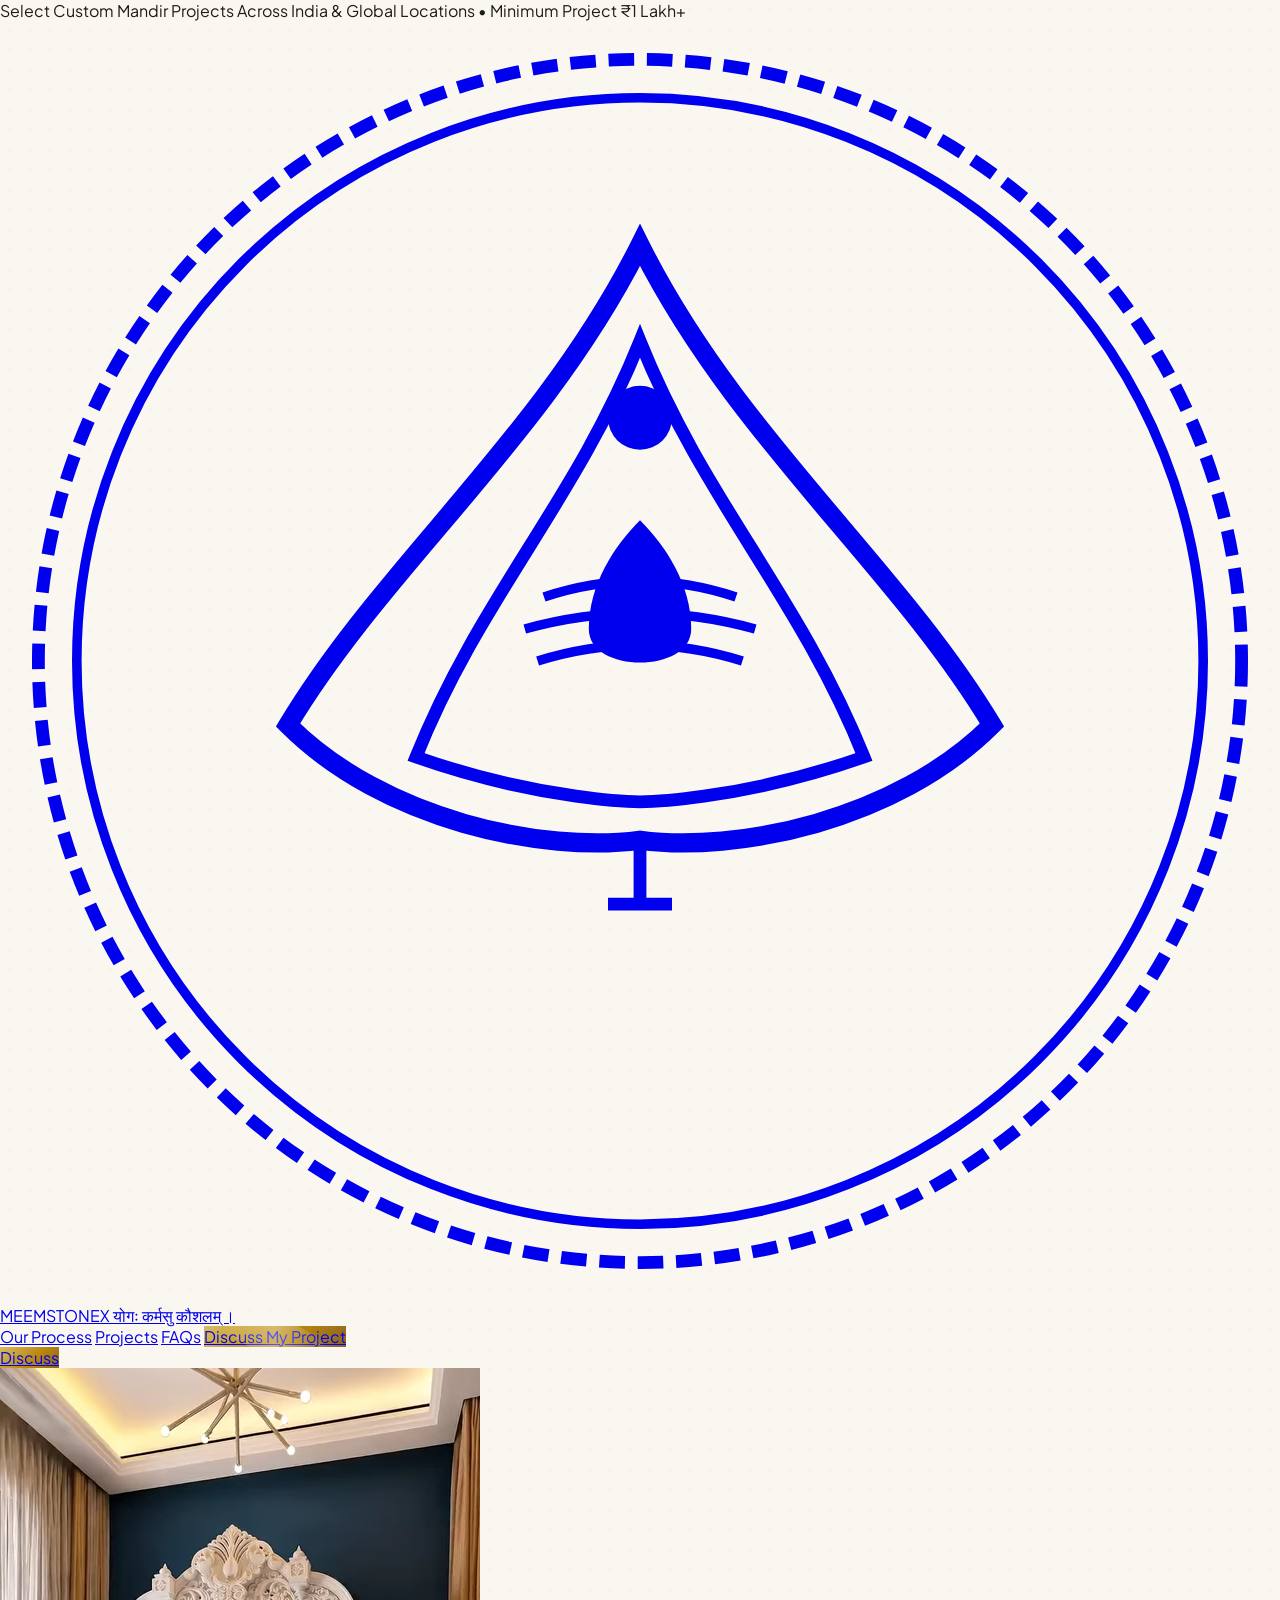
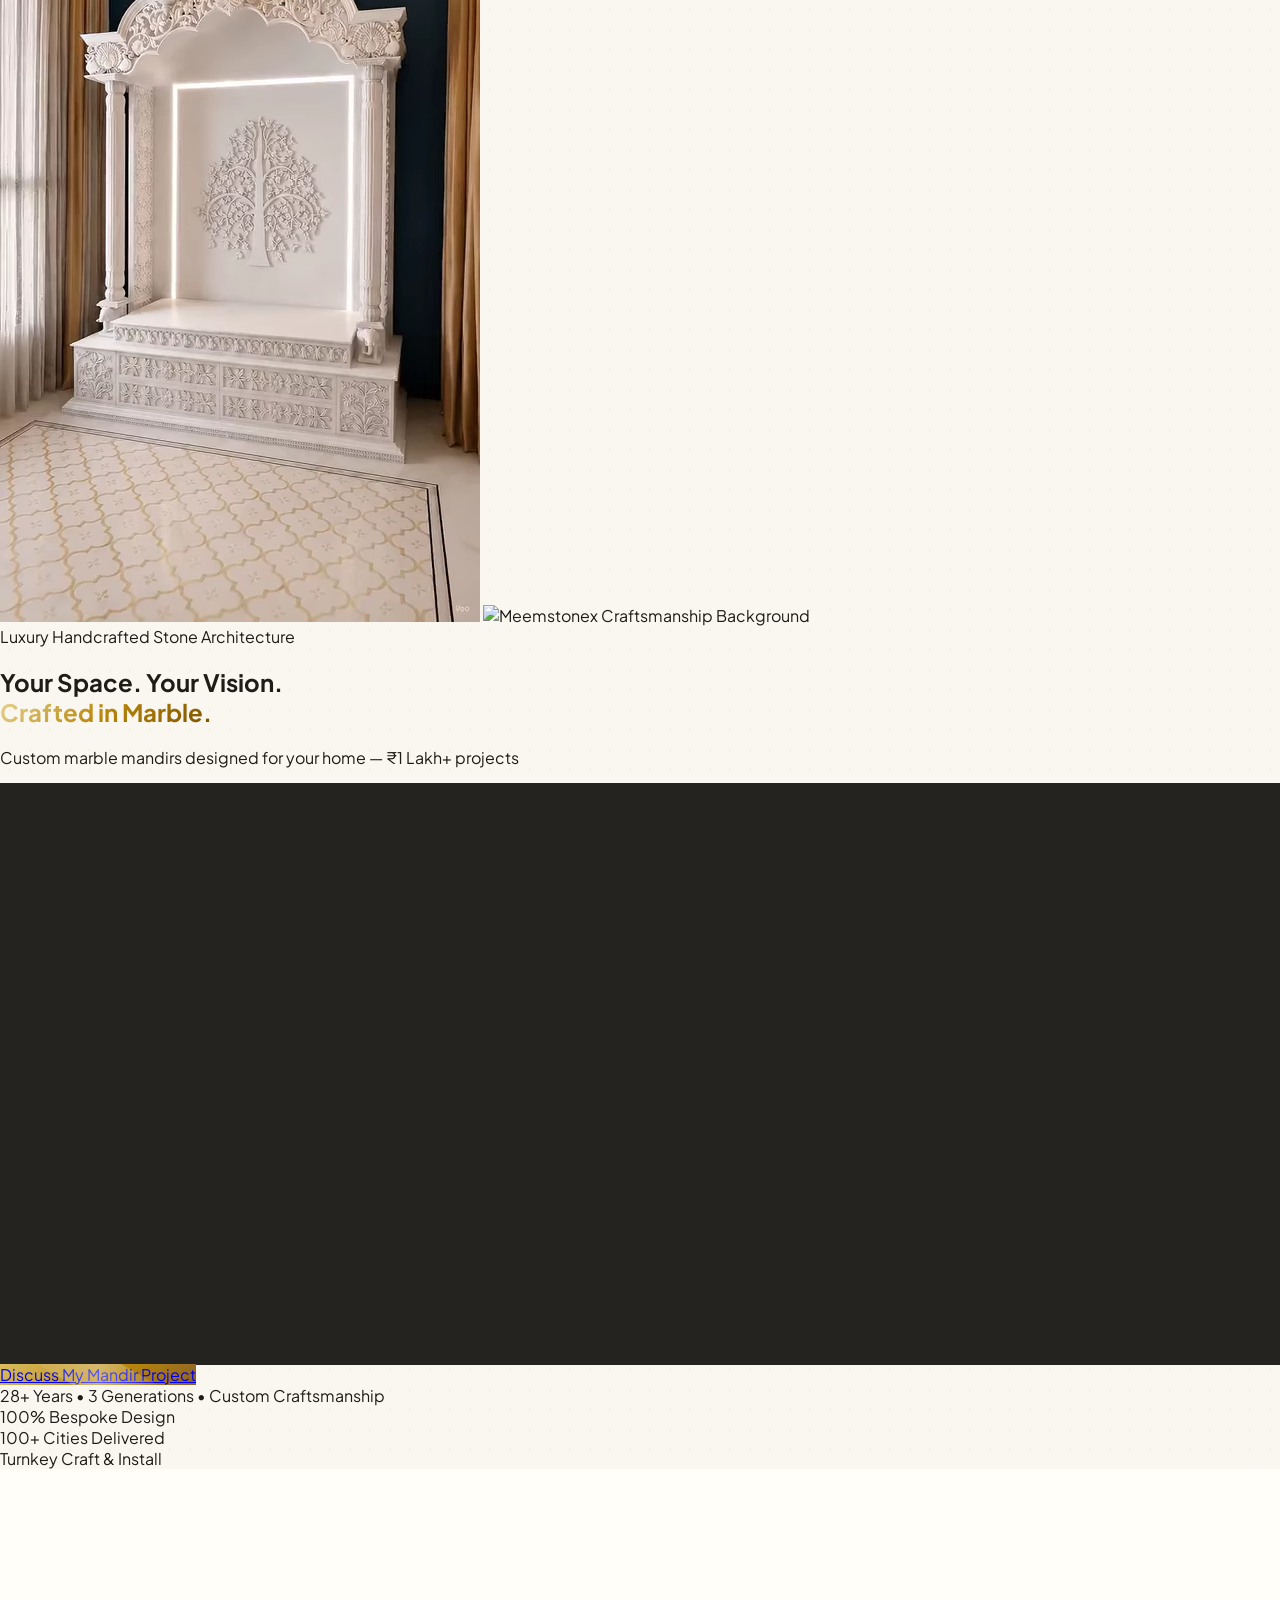
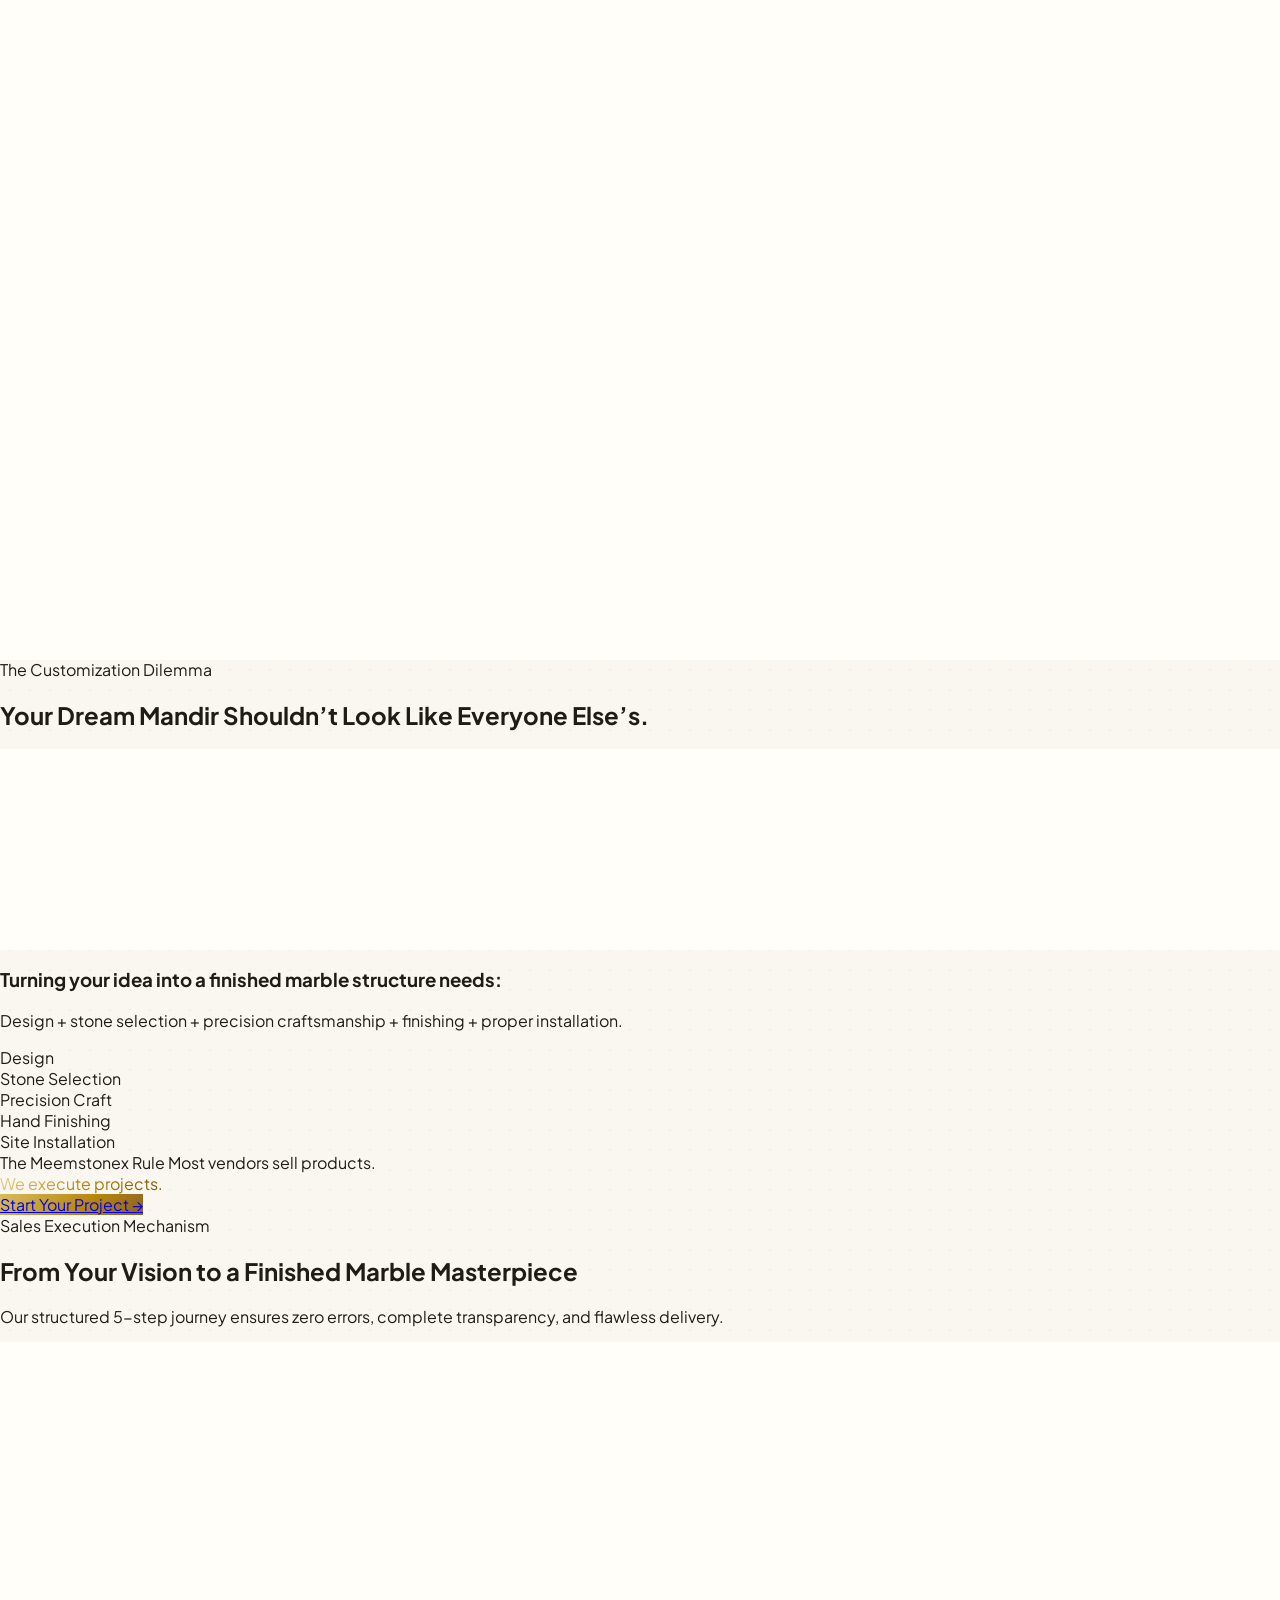
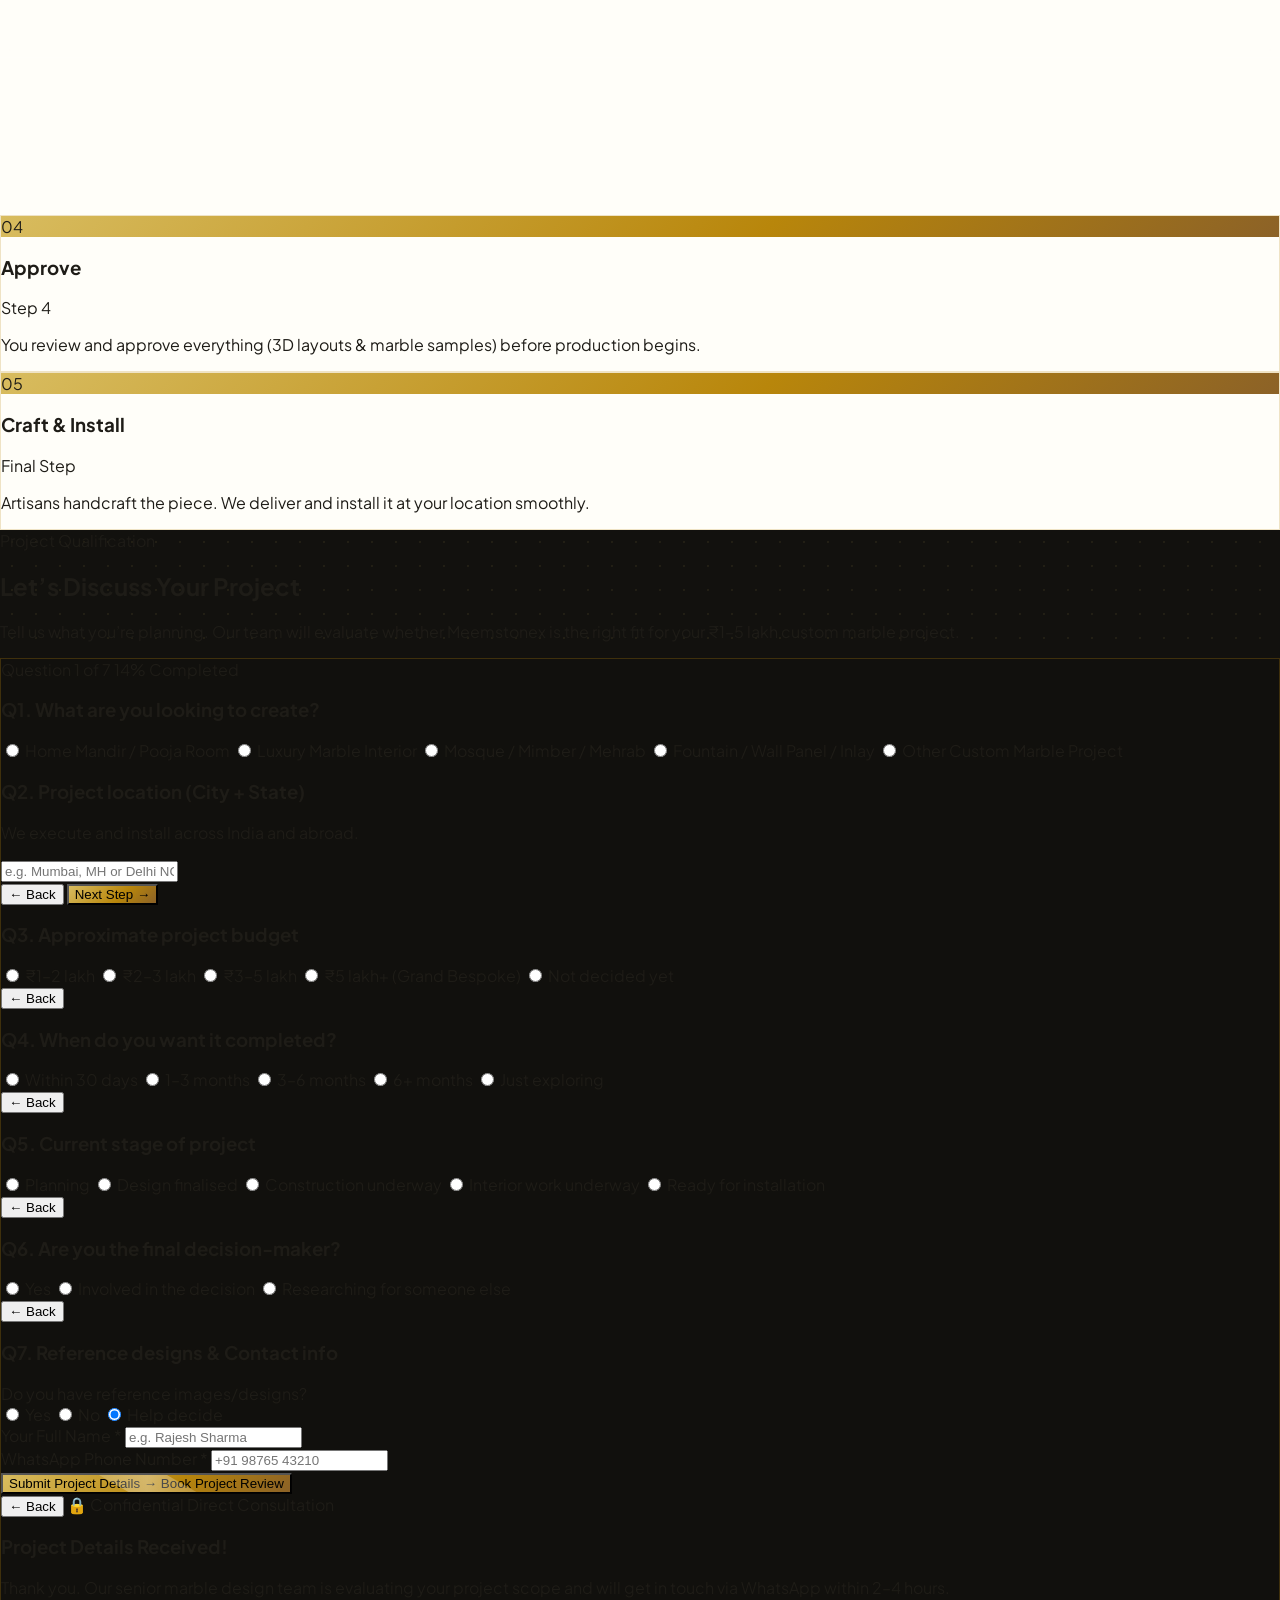
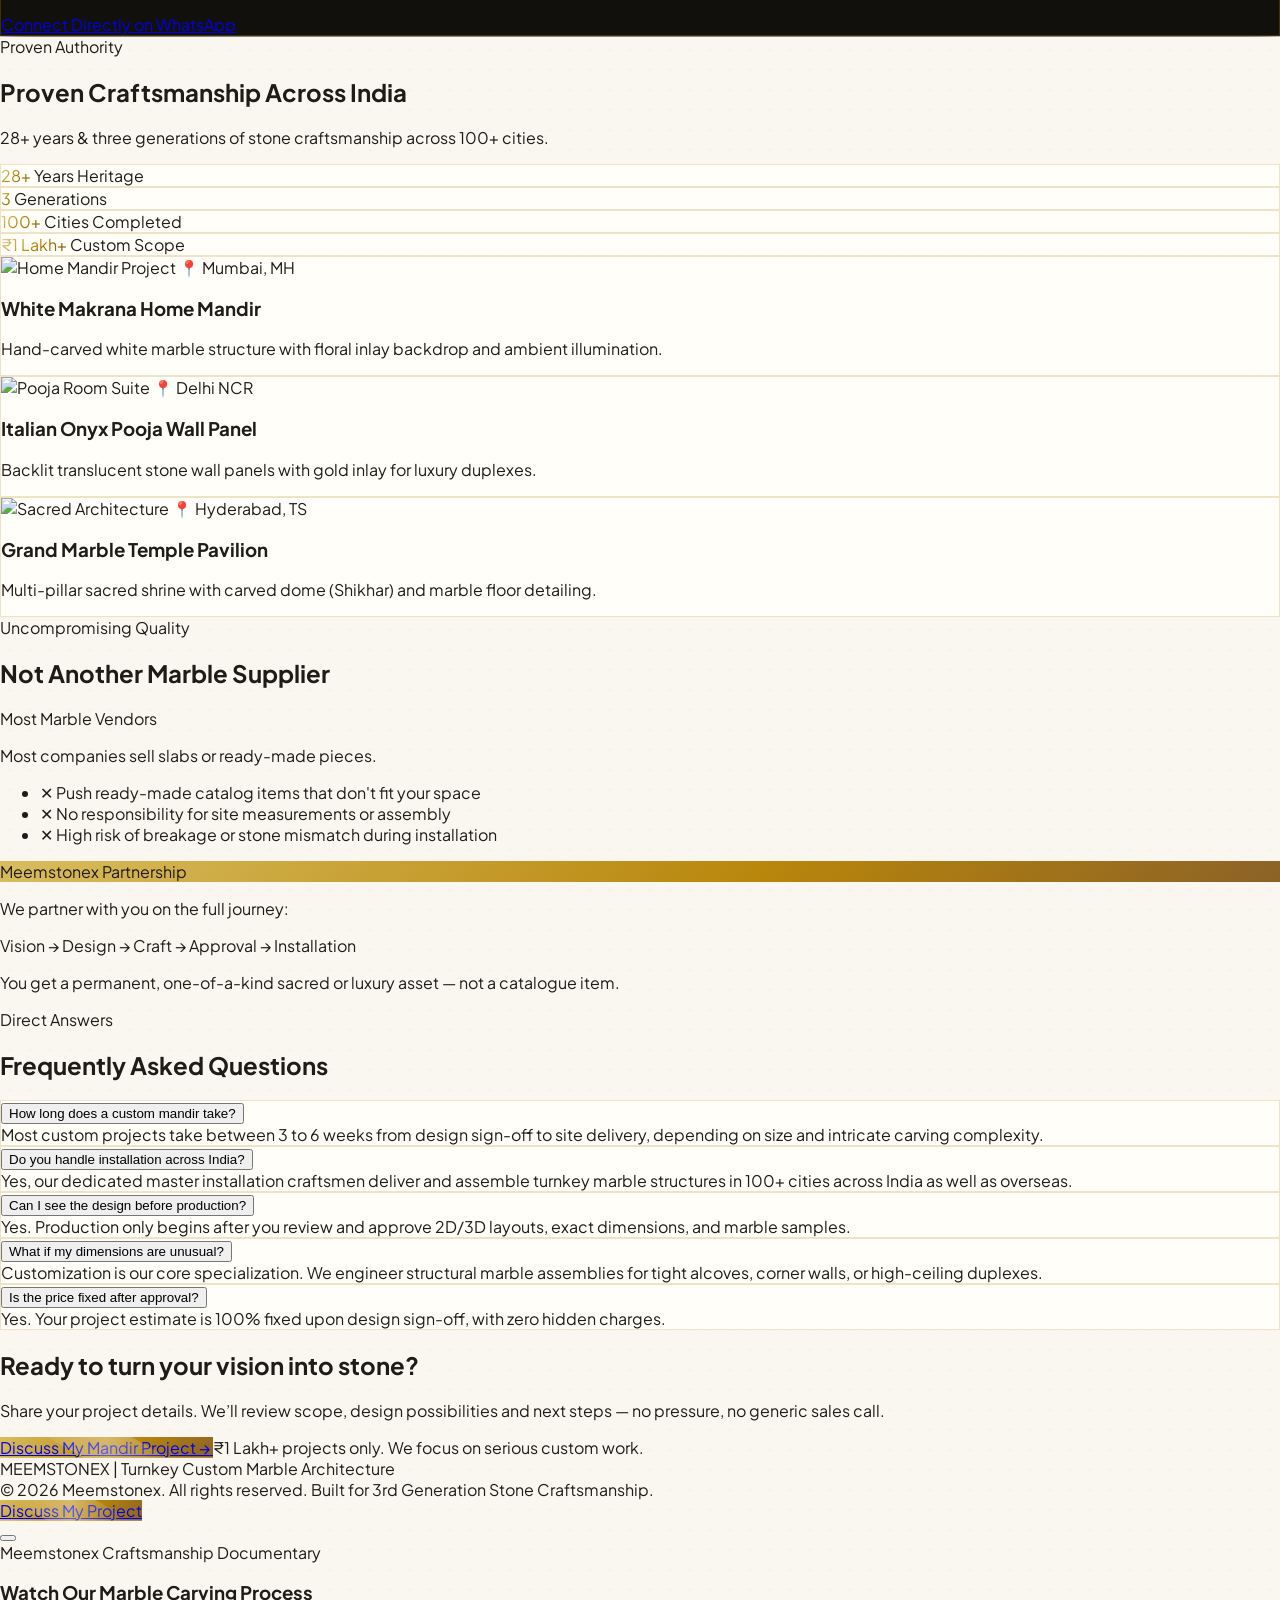
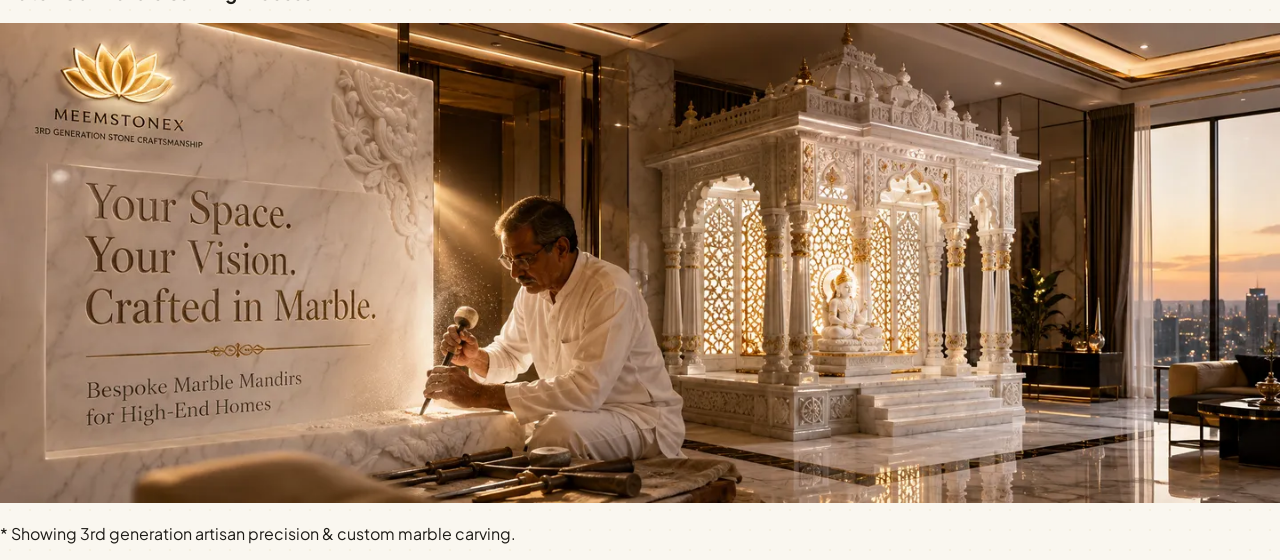
==== commit 3b2fa284: "sdf" ====
--- a/index.html
+++ b/index.html
@@ -251,11 +251,19 @@
     <!-- HERO SECTION -->
     <section id="heroSection" class="relative min-h-[100dvh] md:min-h-0 pt-24 pb-8 sm:py-10 lg:py-16 overflow-hidden w-full max-w-full bg-obsidian-950 md:bg-transparent flex flex-col justify-center" style="contain: layout paint; isolation: isolate;">
         
-        <!-- Mobile Background Video Engine (Ultra-Smooth Animated WebP GPU Texture - 0% CPU Decode Lag on Budget Androids) -->
-        <img id="mobileHeroAnimWebp" src="hero_mobile_smooth.webp" alt="Meemstonex Craftsmanship Background" class="md:hidden absolute inset-0 w-full h-full object-cover z-0 pointer-events-none opacity-85">
+        <!-- Mobile Background Video Engine (Crisp 720p HD MP4 + 540p Crystal-Clear Animated WebP Engine) -->
+        <video id="mobileHeroVideo" autoplay loop muted playsinline preload="auto" poster="thumbnail.webp" 
+               class="md:hidden absolute inset-0 w-full h-full object-cover z-0 pointer-events-none opacity-90" 
+               style="transform: translateZ(0); will-change: transform;">
+            <source src="hero.mp4" type="video/mp4">
+            <source src="hero.webm" type="video/webm">
+        </video>
+
+        <!-- Crystal-Clear 540p HD Animated WebP Fallback Engine -->
+        <img id="mobileHeroAnimWebp" src="hero_mobile_hd.webp" alt="Meemstonex Craftsmanship Background" class="md:hidden absolute inset-0 w-full h-full object-cover z-0 pointer-events-none opacity-90 hidden">
 
         <!-- Dark Contrast Overlay for Text Legibility -->
-        <div class="md:hidden absolute inset-0 bg-gradient-to-b from-obsidian-950/80 via-obsidian-950/55 to-obsidian-950/95 z-0 pointer-events-none"></div>
+        <div class="md:hidden absolute inset-0 bg-gradient-to-b from-obsidian-950/75 via-obsidian-950/45 to-obsidian-950/90 z-0 pointer-events-none"></div>
 
         <div class="max-w-7xl mx-auto px-4 sm:px-6 lg:px-8 relative z-10 w-full my-auto">
             <div class="grid grid-cols-1 lg:grid-cols-12 gap-8 lg:gap-12 items-center">
